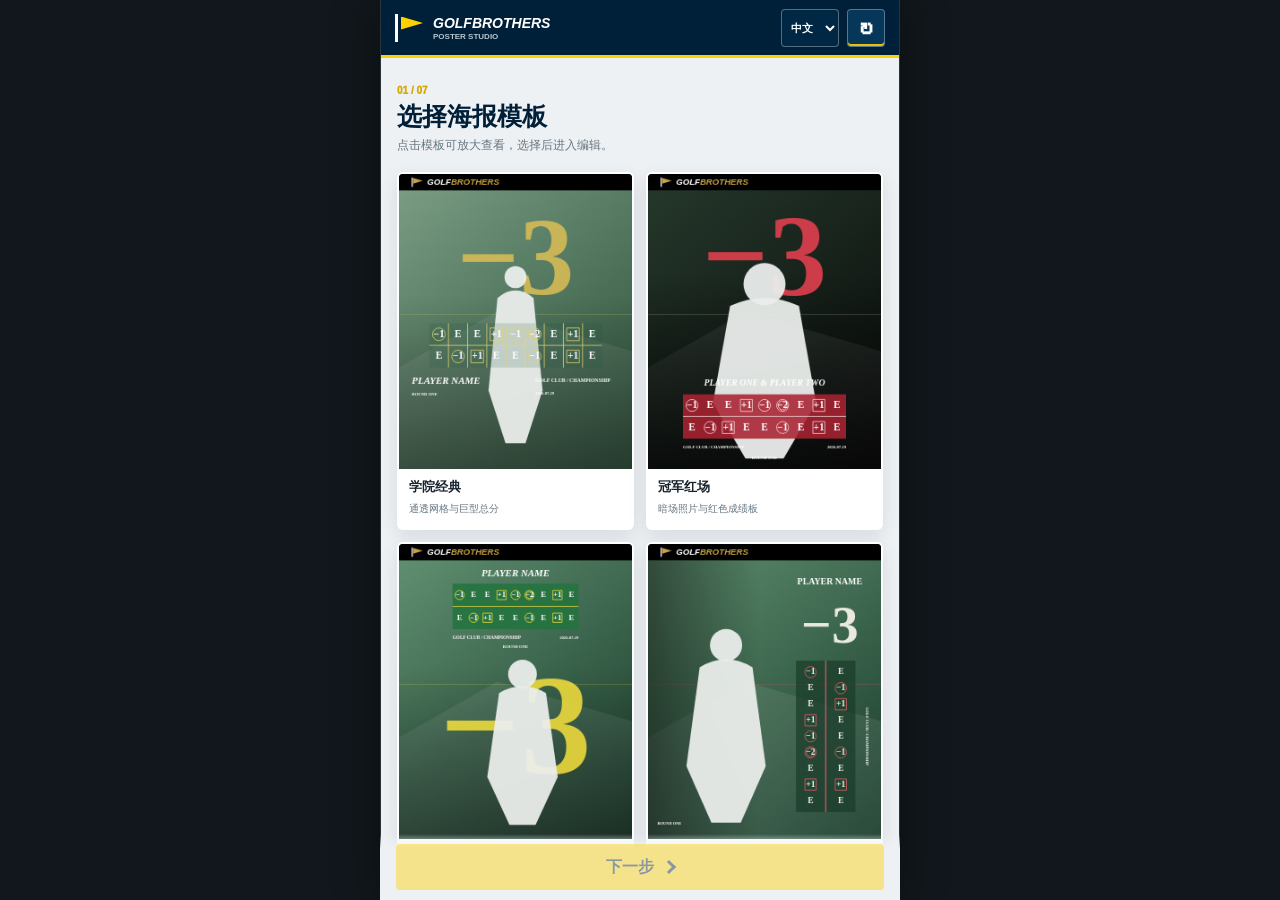
==== fusion/index.html @ b74fdee7 "Add tour scoring and refine portrait cutouts" ====
<!doctype html>
<html lang="zh-CN">
  <head>
    <meta charset="utf-8">
    <meta name="viewport" content="width=device-width, initial-scale=1, viewport-fit=cover">
    <meta name="theme-color" content="#001f38">
    <title>GOLFBROTHERS Poster Studio</title>
    <meta name="description" content="上传照片并按模板生成可下载的高尔夫成绩海报">
    <style>
:root {
  --navy: #002b50;
  --navy-deep: #001f38;
  --yellow: #ffd100;
  --yellow-deep: #d4a900;
  --ink: #17232d;
  --muted: #667682;
  --line: #d6dde2;
  --work: #eef1f3;
  --white: #ffffff;
  --danger: #b32d38;
  --header-height: 58px;
  color-scheme: light;
  font-family: Arial, "Microsoft YaHei", sans-serif;
}

* {
  box-sizing: border-box;
}

html,
body {
  width: 100%;
  min-width: 320px;
  height: 100%;
  margin: 0;
  overflow: hidden;
  background: #11171c;
}

body,
button,
input,
textarea,
select {
  font: inherit;
}

button,
input,
textarea,
select {
  border: 0;
}

button,
label,
select,
input[type="range"],
input[type="color"] {
  touch-action: manipulation;
}

button {
  cursor: pointer;
}

button:disabled {
  cursor: not-allowed;
  opacity: 0.42;
}

[hidden] {
  display: none !important;
}

.app-shell {
  width: min(100%, 520px);
  height: 100dvh;
  margin: 0 auto;
  overflow: hidden;
  color: var(--ink);
  background: var(--work);
  box-shadow: 0 0 44px rgba(0, 0, 0, 0.38);
}

.app-header {
  position: relative;
  z-index: 30;
  display: flex;
  height: var(--header-height);
  align-items: center;
  justify-content: space-between;
  gap: 14px;
  padding: 0 14px;
  color: var(--white);
  background: var(--navy-deep);
  border-bottom: 3px solid var(--yellow);
}

.brand-lockup {
  display: flex;
  min-width: 0;
  align-items: center;
  gap: 10px;
}

.brand-lockup > div {
  display: grid;
  min-width: 0;
  gap: 1px;
}

.brand-lockup strong {
  overflow: hidden;
  font-family: "Arial Black", Arial, sans-serif;
  font-size: 14px;
  font-style: italic;
  text-overflow: ellipsis;
  white-space: nowrap;
}

.brand-lockup span:last-child {
  color: #b8c6d0;
  font-family: "Arial Narrow", Arial, sans-serif;
  font-size: 8px;
  font-weight: 900;
  letter-spacing: 0;
}

.brand-flag {
  position: relative;
  width: 28px;
  height: 28px;
  flex: 0 0 28px;
  border-left: 3px solid var(--white);
}

.brand-flag::after {
  position: absolute;
  top: 3px;
  left: 3px;
  width: 22px;
  height: 13px;
  background: var(--yellow);
  clip-path: polygon(0 0, 100% 50%, 0 100%);
  content: "";
}

.header-actions {
  display: flex;
  align-items: center;
  gap: 8px;
}

.language-menu {
  width: 58px;
  height: 38px;
  border: 1px solid rgba(255, 255, 255, 0.32);
  border-radius: 4px;
  padding: 0 5px;
  color: var(--white);
  background: #002743;
  font-size: 11px;
  font-weight: 900;
}

.icon-button {
  position: relative;
  width: 38px;
  height: 38px;
  border: 1px solid rgba(255, 255, 255, 0.32);
  border-radius: 4px;
  background: transparent;
}

.reset-icon {
  display: grid;
  place-items: center;
  color: var(--white);
  background: #063758;
  box-shadow: inset 0 -2px 0 rgba(255, 209, 0, 0.9);
}

.reset-icon span {
  display: block;
  font-family: "Arial Black", "Segoe UI Symbol", Arial, sans-serif;
  font-size: 28px;
  font-weight: 950;
  line-height: 1;
  transform: translateY(-1px);
}

.reset-icon:active span {
  transform: translateY(-1px) rotate(-35deg);
}

.close-icon::before,
.close-icon::after {
  position: absolute;
  top: 17px;
  left: 9px;
  width: 18px;
  height: 3px;
  background: currentColor;
  content: "";
}

.close-icon::before {
  transform: rotate(45deg);
}

.close-icon::after {
  transform: rotate(-45deg);
}

.template-screen {
  height: calc(100dvh - var(--header-height));
  overflow-y: auto;
  overscroll-behavior: contain;
  padding: 22px 16px calc(92px + env(safe-area-inset-bottom));
  background: var(--work);
}

.template-intro {
  margin-bottom: 18px;
}

.step-index {
  color: var(--yellow-deep);
  font-family: "Arial Narrow", Arial, sans-serif;
  font-size: 10px;
  font-weight: 950;
}

.template-intro h1,
.panel-heading h2,
.preview-dialog h2 {
  margin: 4px 0 0;
  letter-spacing: 0;
}

.template-intro h1 {
  color: var(--navy-deep);
  font-size: 25px;
  line-height: 1.12;
}

.template-intro p,
.panel-heading p {
  margin: 7px 0 0;
  color: var(--muted);
  font-size: 12px;
  line-height: 1.45;
}

.template-gallery {
  display: grid;
  grid-template-columns: repeat(2, minmax(0, 1fr));
  gap: 12px;
}

.template-card {
  position: relative;
  min-width: 0;
  padding: 0;
  border: 2px solid transparent;
  border-radius: 6px;
  color: var(--ink);
  background: var(--white);
  box-shadow: 0 6px 18px rgba(0, 31, 56, 0.1);
  text-align: left;
  overflow: hidden;
}

.template-card[aria-checked="true"] {
  border-color: var(--yellow-deep);
  box-shadow: 0 0 0 2px var(--navy), 0 8px 20px rgba(0, 31, 56, 0.16);
}

.template-card canvas {
  display: block;
  width: 100%;
  aspect-ratio: 1000 / 1265;
  background: #173b2c;
}

.template-card__meta {
  display: grid;
  min-height: 59px;
  gap: 3px;
  padding: 9px 10px 10px;
}

.template-card__meta strong {
  overflow: hidden;
  font-size: 13px;
  font-weight: 950;
  text-overflow: ellipsis;
  white-space: nowrap;
}

.template-card__meta span {
  overflow: hidden;
  color: var(--muted);
  font-size: 10px;
  line-height: 1.3;
  text-overflow: ellipsis;
  white-space: nowrap;
}

.template-check {
  position: absolute;
  top: 8px;
  right: 8px;
  display: grid;
  width: 24px;
  height: 24px;
  place-items: center;
  border: 2px solid var(--white);
  border-radius: 50%;
  color: var(--navy-deep);
  background: var(--yellow);
  box-shadow: 0 2px 8px rgba(0, 0, 0, 0.28);
  font-size: 14px;
  font-weight: 950;
  opacity: 0;
}

.template-card[aria-checked="true"] .template-check {
  opacity: 1;
}

.template-footer {
  position: fixed;
  z-index: 20;
  right: max(0px, calc((100vw - 520px) / 2));
  bottom: 0;
  left: max(0px, calc((100vw - 520px) / 2));
  padding: 10px 16px calc(10px + env(safe-area-inset-bottom));
  background: linear-gradient(180deg, rgba(238, 241, 243, 0), var(--work) 22%);
}

.primary-button,
.secondary-button,
.back-button,
.download-button,
.danger-button,
.preview-button,
.summary-edit {
  min-height: 46px;
  border-radius: 4px;
  font-weight: 950;
}

.primary-button,
.download-button {
  color: var(--navy-deep);
  background: var(--yellow);
}

.next-button {
  display: flex;
  width: 100%;
  align-items: center;
  justify-content: center;
  gap: 10px;
}

.next-button i {
  width: 10px;
  height: 10px;
  border-top: 3px solid currentColor;
  border-right: 3px solid currentColor;
  transform: rotate(45deg);
}

.editor-screen {
  display: grid;
  height: calc(100dvh - var(--header-height));
  grid-template-rows: minmax(270px, 48%) minmax(0, 1fr) auto;
  overflow: hidden;
  background: var(--work);
}

.editor-screen.is-summary {
  grid-template-rows: minmax(340px, 1fr) minmax(190px, 34%) auto;
}

.preview-zone {
  position: relative;
  z-index: 10;
  display: grid;
  min-height: 0;
  grid-template-rows: 45px minmax(0, 1fr) 26px;
  overflow: hidden;
  color: var(--white);
  background: #171d22;
  border-bottom: 3px solid var(--yellow);
}

.preview-toolbar {
  display: flex;
  align-items: center;
  justify-content: space-between;
  gap: 12px;
  padding: 6px 12px;
  background: #10161a;
}

.preview-toolbar > div {
  display: flex;
  align-items: baseline;
  gap: 9px;
}

.preview-toolbar strong {
  font-size: 13px;
}

.preview-button {
  min-height: 32px;
  padding: 0 12px;
  border: 1px solid rgba(255, 255, 255, 0.32);
  color: var(--white);
  background: transparent;
  font-size: 11px;
}

.canvas-stage,
.modal-canvas-stage {
  display: flex;
  min-height: 0;
  align-items: center;
  justify-content: center;
  overflow: hidden;
  padding: 7px 10px;
}

#posterCanvas,
#modalCanvas {
  display: block;
  width: auto;
  max-width: 100%;
  height: 100%;
  max-height: 100%;
  aspect-ratio: 1000 / 1265;
  background: #173b2c;
  box-shadow: 0 6px 22px rgba(0, 0, 0, 0.34);
}

#posterCanvas {
  touch-action: none;
}

.editor-screen.is-free-edit #posterCanvas {
  cursor: grab;
}

.editor-screen.is-free-edit #posterCanvas:active {
  cursor: grabbing;
}

.gesture-hint {
  display: flex;
  align-items: center;
  justify-content: center;
  color: #b9c5cc;
  background: #10161a;
  font-size: 10px;
  font-weight: 800;
}

.control-scroller {
  min-height: 0;
  overflow-y: auto;
  overscroll-behavior: contain;
  background: var(--work);
}

.control-panel {
  display: none;
  gap: 15px;
  padding: 16px 14px calc(24px + env(safe-area-inset-bottom));
}

.control-panel.is-active {
  display: grid;
}

.panel-heading {
  display: grid;
  grid-template-columns: 40px minmax(0, 1fr);
  align-items: start;
  gap: 10px;
  padding-bottom: 12px;
  border-bottom: 1px solid var(--line);
}

.panel-number {
  display: grid;
  width: 40px;
  height: 40px;
  place-items: center;
  color: var(--yellow);
  background: var(--navy);
  font-family: "Arial Black", Arial, sans-serif;
  font-size: 13px;
}

.panel-heading h2 {
  color: var(--navy-deep);
  font-size: 18px;
}

.control-field {
  display: grid;
  min-width: 0;
  gap: 7px;
}

.control-field > span,
.field-heading > label:first-child,
.color-grid span {
  color: var(--ink);
  font-size: 12px;
  font-weight: 950;
}

.control-field input:not([type="range"]):not([type="color"]),
.control-field textarea,
.control-field select,
.total-input-block > input {
  width: 100%;
  min-height: 44px;
  border: 1px solid var(--line);
  border-radius: 4px;
  padding: 9px 11px;
  color: var(--ink);
  background: var(--white);
  outline: none;
}

.control-field textarea {
  resize: vertical;
  line-height: 1.45;
}

.control-field input:focus,
.control-field textarea:focus,
.control-field select:focus,
.total-input-block > input:focus {
  border-color: var(--navy);
  box-shadow: 0 0 0 3px rgba(255, 209, 0, 0.38);
}

.range-line {
  display: grid;
  grid-template-columns: minmax(0, 1fr) 54px;
  align-items: center;
  gap: 10px;
}

.range-line input {
  width: 100%;
  accent-color: var(--yellow-deep);
}

.range-line input:disabled {
  opacity: 0.35;
}

.range-line output {
  color: var(--navy);
  font-family: "Arial Narrow", Arial, sans-serif;
  font-size: 12px;
  font-weight: 950;
  text-align: right;
}

.two-column {
  display: grid;
  grid-template-columns: repeat(2, minmax(0, 1fr));
  gap: 10px;
}

.action-row {
  display: grid;
  grid-template-columns: minmax(0, 1fr) minmax(110px, 0.56fr);
  align-items: center;
  gap: 10px;
}

.upload-button,
.secondary-button {
  display: flex;
  min-height: 46px;
  align-items: center;
  justify-content: center;
  gap: 9px;
  border-radius: 4px;
  font-size: 12px;
  font-weight: 950;
}

.upload-button {
  position: relative;
  color: var(--navy-deep);
  background: var(--yellow);
  overflow: hidden;
}

.upload-button input {
  position: absolute;
  width: 1px;
  height: 1px;
  opacity: 0;
}

.upload-button.is-disabled {
  opacity: 0.42;
  pointer-events: none;
}

.secondary-button {
  border: 1px solid var(--navy);
  color: var(--navy);
  background: var(--white);
}

.upload-symbol,
.download-symbol {
  position: relative;
  display: block;
  width: 22px;
  height: 22px;
  border-bottom: 4px solid currentColor;
}

.upload-symbol::before,
.download-symbol::before {
  position: absolute;
  left: 9px;
  width: 4px;
  height: 14px;
  background: currentColor;
  content: "";
}

.upload-symbol::before {
  top: 1px;
}

.download-symbol::before {
  top: 2px;
}

.upload-symbol::after,
.download-symbol::after {
  position: absolute;
  left: 5px;
  width: 10px;
  height: 10px;
  border-top: 4px solid currentColor;
  border-left: 4px solid currentColor;
  content: "";
}

.upload-symbol::after {
  top: 0;
  transform: rotate(45deg);
}

.download-symbol::after {
  top: 6px;
  transform: rotate(225deg);
}

.recognition-line {
  display: flex;
  align-items: center;
  justify-content: space-between;
  gap: 12px;
  padding: 11px 12px;
  border-left: 4px solid var(--yellow);
  background: var(--white);
}

.recognition-line > div {
  display: grid;
  min-width: 0;
  gap: 3px;
}

.recognition-line strong {
  color: var(--navy);
  font-size: 12px;
}

.recognition-line span {
  overflow: hidden;
  color: var(--muted);
  font-size: 10px;
  text-overflow: ellipsis;
  white-space: nowrap;
}

.recognition-line button {
  min-height: 32px;
  flex: 0 0 auto;
  padding: 0 10px;
  border: 1px solid var(--navy);
  border-radius: 3px;
  color: var(--navy);
  background: transparent;
  font-size: 10px;
  font-weight: 900;
}

.palette-list {
  display: grid;
  grid-template-columns: repeat(2, minmax(0, 1fr));
  gap: 8px;
}

.palette-option {
  display: grid;
  grid-template-columns: 46px minmax(0, 1fr);
  min-height: 47px;
  align-items: center;
  gap: 9px;
  padding: 6px 8px;
  border: 1px solid var(--line);
  border-radius: 4px;
  color: var(--ink);
  background: var(--white);
  text-align: left;
}

.palette-option.is-active {
  border-color: var(--navy);
  box-shadow: inset 0 -3px 0 var(--yellow);
}

.palette-swatches {
  display: grid;
  grid-template-columns: repeat(3, 1fr);
  height: 29px;
  overflow: hidden;
  border: 1px solid rgba(0, 0, 0, 0.12);
  border-radius: 3px;
}

.palette-option strong {
  overflow: hidden;
  font-size: 10px;
  text-overflow: ellipsis;
  white-space: nowrap;
}

.color-grid {
  display: grid;
  grid-template-columns: repeat(3, minmax(0, 1fr));
  gap: 8px;
}

.color-grid label {
  display: grid;
  gap: 6px;
  padding: 9px;
  border: 1px solid var(--line);
  background: var(--white);
}

input[type="color"] {
  width: 100%;
  height: 36px;
  border: 0;
  padding: 0;
  background: transparent;
}

.total-input-block {
  display: grid;
  gap: 8px;
  padding: 13px;
  color: var(--white);
  background: var(--navy);
  border-bottom: 4px solid var(--yellow);
}

.field-heading {
  display: flex;
  align-items: center;
  justify-content: space-between;
  gap: 12px;
}

.total-input-block .field-heading > label:first-child,
.total-input-block .switch-control span {
  color: var(--white);
}

.total-input-block > input {
  min-height: 56px;
  border-color: rgba(255, 255, 255, 0.3);
  font-family: Impact, "Arial Black", sans-serif;
  font-size: 30px;
}

.total-input-block > input.is-auto {
  color: var(--navy-deep);
  background: var(--yellow);
}

.total-input-block small {
  color: #b8c7d1;
  font-size: 10px;
  font-weight: 800;
}

.switch-row {
  min-height: 52px;
  padding: 12px;
  border: 1px solid var(--line);
  background: var(--white);
}

.switch-control {
  position: relative;
  display: flex;
  width: 100%;
  align-items: center;
  justify-content: space-between;
  gap: 10px;
  cursor: pointer;
}

.switch-control span {
  color: var(--ink);
  font-size: 11px;
  font-weight: 900;
}

.switch-control input {
  position: absolute;
  width: 1px;
  height: 1px;
  opacity: 0;
}

.switch-control i {
  position: relative;
  width: 42px;
  height: 24px;
  flex: 0 0 42px;
  border-radius: 12px;
  background: #9ba8b1;
}

.switch-control i::after {
  position: absolute;
  top: 3px;
  left: 3px;
  width: 18px;
  height: 18px;
  border-radius: 50%;
  background: var(--white);
  box-shadow: 0 1px 4px rgba(0, 29, 55, 0.24);
  content: "";
  transition: transform 150ms ease;
}

.switch-control input:checked + i {
  background: var(--yellow);
}

.switch-control input:checked + i::after {
  background: var(--navy-deep);
  transform: translateX(18px);
}

.segmented-control {
  display: grid;
  grid-template-columns: repeat(4, minmax(0, 1fr));
  padding: 3px;
  border: 1px solid var(--navy);
  background: var(--white);
}

.segmented-control button {
  min-height: 38px;
  padding: 4px;
  color: var(--navy);
  background: transparent;
  font-size: 10px;
  font-weight: 950;
  line-height: 1.15;
  white-space: normal;
}

.segmented-control button.is-active {
  color: var(--navy-deep);
  background: var(--yellow);
}

.score-style-control {
  grid-template-columns: repeat(2, minmax(0, 1fr));
}

.sticker-list {
  display: grid;
  grid-template-columns: repeat(5, minmax(0, 1fr));
  min-height: 62px;
  gap: 7px;
}

.sticker-item {
  position: relative;
  aspect-ratio: 1;
  overflow: hidden;
  border: 2px solid transparent;
  border-radius: 4px;
  padding: 0;
  background: #dce2e6;
}

.sticker-item.is-active {
  border-color: var(--yellow-deep);
  box-shadow: 0 0 0 2px var(--navy);
}

.sticker-item img {
  width: 100%;
  height: 100%;
  object-fit: contain;
}

.danger-button {
  border: 1px solid var(--danger);
  color: var(--danger);
  background: var(--white);
}

.summary-actions {
  display: grid;
  grid-template-columns: repeat(2, minmax(0, 1fr));
  gap: 8px;
}

.summary-free-edit {
  display: grid;
  gap: 12px;
  padding: 2px 0 14px;
  border-bottom: 1px solid var(--line);
}

.summary-free-edit .switch-control > span {
  display: grid;
  gap: 3px;
}

.summary-free-edit .switch-control strong {
  color: var(--navy-deep);
  font-size: 12px;
}

.summary-free-edit .switch-control small {
  color: var(--muted);
  font-size: 9px;
  font-weight: 750;
}

.summary-element-heading {
  display: flex;
  min-width: 0;
  align-items: center;
  justify-content: space-between;
  gap: 10px;
}

.summary-element-heading output {
  overflow: hidden;
  color: var(--navy);
  font-size: 11px;
  text-overflow: ellipsis;
  white-space: nowrap;
}

.summary-edit {
  min-height: 42px;
  border: 1px solid var(--navy);
  color: var(--navy);
  background: var(--white);
  font-size: 11px;
}

.download-button {
  display: flex;
  align-items: center;
  justify-content: center;
  gap: 10px;
}

.wizard-nav {
  display: grid;
  grid-template-columns: minmax(105px, 0.42fr) minmax(0, 1fr);
  gap: 9px;
  padding: 9px 12px calc(9px + env(safe-area-inset-bottom));
  background: var(--white);
  border-top: 1px solid var(--line);
}

.back-button {
  display: flex;
  align-items: center;
  justify-content: center;
  gap: 8px;
  border: 1px solid var(--navy);
  color: var(--navy);
  background: var(--white);
}

.back-button i {
  width: 10px;
  height: 10px;
  border-bottom: 3px solid currentColor;
  border-left: 3px solid currentColor;
  transform: rotate(45deg);
}

.preview-modal {
  position: fixed;
  z-index: 100;
  inset: 0;
  display: grid;
  place-items: center;
  padding: 14px;
}

.modal-backdrop {
  position: absolute;
  inset: 0;
  width: 100%;
  height: 100%;
  background: rgba(0, 10, 18, 0.82);
}

.preview-dialog {
  position: relative;
  display: grid;
  width: min(100%, 460px);
  height: min(92dvh, 760px);
  grid-template-rows: 56px minmax(0, 1fr) auto;
  overflow: hidden;
  border: 1px solid rgba(255, 255, 255, 0.28);
  border-radius: 6px;
  color: var(--white);
  background: #151b20;
  box-shadow: 0 20px 70px rgba(0, 0, 0, 0.52);
}

.preview-dialog header {
  display: flex;
  align-items: center;
  justify-content: space-between;
  gap: 12px;
  padding: 7px 10px 7px 13px;
  background: var(--navy-deep);
  border-bottom: 3px solid var(--yellow);
}

.preview-dialog h2 {
  font-size: 15px;
}

.preview-dialog .primary-button {
  margin: 10px;
}

.preview-dialog .close-icon {
  color: var(--white);
}

@media (min-width: 720px) {
  .app-shell {
    border-right: 1px solid #2a343c;
    border-left: 1px solid #2a343c;
  }
}

@media (max-height: 680px) {
  .editor-screen {
    grid-template-rows: minmax(230px, 44%) minmax(0, 1fr) auto;
  }

  .preview-zone {
    grid-template-rows: 40px minmax(0, 1fr) 22px;
  }
}

    </style>
  </head>
  <body>
    <main id="app" class="app-shell" data-step="template">
      <header class="app-header">
        <div class="brand-lockup">
          <span class="brand-flag" aria-hidden="true"></span>
          <div>
            <strong>GOLFBROTHERS</strong>
            <span>POSTER STUDIO</span>
          </div>
        </div>
        <div class="header-actions">
          <select id="languageSelect" class="language-menu" aria-label="界面语言">
            <option value="zh">中文</option>
            <option value="en">EN</option>
          </select>
          <button id="resetPoster" class="icon-button reset-icon" type="button" aria-label="重置海报" title="重置海报">
            <span aria-hidden="true">↻</span>
          </button>
        </div>
      </header>

      <section id="templateScreen" class="template-screen">
        <div class="template-intro">
          <span class="step-index">01 / 07</span>
          <h1 data-i18n="chooseTemplate">选择海报模板</h1>
          <p data-i18n="chooseTemplateHint">点击模板可放大查看，选择后进入编辑。</p>
        </div>
        <div id="templateGallery" class="template-gallery" role="radiogroup" aria-label="海报模板"></div>
        <footer class="template-footer">
          <button id="templateNext" class="primary-button next-button" type="button" disabled>
            <span data-i18n="next">下一步</span>
            <i aria-hidden="true"></i>
          </button>
        </footer>
      </section>

      <section id="editorScreen" class="editor-screen" hidden>
        <div class="preview-zone">
          <div class="preview-toolbar">
            <div>
              <span id="stepCounter" class="step-index">02 / 07</span>
              <strong id="stepTitle">调整照片</strong>
            </div>
            <button id="openPosterPreview" class="preview-button" type="button" data-i18n="preview">预览</button>
          </div>
          <div class="canvas-stage">
            <canvas id="posterCanvas" width="1000" height="1265" aria-label="海报预览画布"></canvas>
          </div>
          <div id="gestureHint" class="gesture-hint" data-i18n="photoGesture">拖动移动照片，双指缩放</div>
        </div>

        <div id="controlScroller" class="control-scroller">
          <section class="control-panel is-active" data-panel="photo">
            <div class="panel-heading">
              <span class="panel-number">02</span>
              <div>
                <h2 data-i18n="photoStep">照片</h2>
                <p data-i18n="photoStepHint">当前画布手势仅调整照片。</p>
              </div>
            </div>

            <div class="action-row">
              <label class="upload-button">
                <input id="photoInput" type="file" accept="image/*">
                <span class="upload-symbol" aria-hidden="true"></span>
                <span data-i18n="uploadPhoto">上传照片</span>
              </label>
              <button id="resetPhoto" class="secondary-button" type="button" data-i18n="resetPhoto">复位画布</button>
            </div>

            <label class="control-field">
              <span data-i18n="photoScale">照片大小</span>
              <div class="range-line">
                <input id="photoScale" type="range" min="80" max="260" value="100">
                <output id="photoScaleValue">100%</output>
              </div>
            </label>

            <label class="control-field">
              <span data-i18n="backgroundBlur">背景模糊</span>
              <div class="range-line">
                <input id="backgroundBlur" type="range" min="0" max="30" value="0">
                <output id="backgroundBlurValue">0px</output>
              </div>
            </label>

            <div class="two-column">
              <label class="control-field">
                <span data-i18n="edgeShrink">边缘收缩</span>
                <div class="range-line">
                  <input id="edgeShrink" type="range" min="-4" max="4" value="2">
                  <output id="edgeShrinkValue">+2px</output>
                </div>
              </label>
              <label class="control-field">
                <span data-i18n="edgeFeather">边缘柔化</span>
                <div class="range-line">
                  <input id="edgeFeather" type="range" min="0" max="8" value="1">
                  <output id="edgeFeatherValue">1px</output>
                </div>
              </label>
            </div>

            <div class="recognition-line">
              <div>
                <strong data-i18n="subjectDepth">人物景深</strong>
                <span id="recognitionDetail" data-i18n="waitingPhoto">等待上传照片</span>
              </div>
              <button id="retrySegmentation" type="button" disabled data-i18n="retryRecognition">重新识别</button>
            </div>
          </section>

          <section class="control-panel" data-panel="scorecard">
            <div class="panel-heading">
              <span class="panel-number">03</span>
              <div>
                <h2 data-i18n="scorecardStep">成绩卡</h2>
                <p data-i18n="scorecardStepHint">当前画布手势仅调整成绩卡。</p>
              </div>
            </div>

            <div class="control-field">
              <span data-i18n="palette">模板配色</span>
              <div id="paletteList" class="palette-list"></div>
            </div>

            <div class="control-field">
              <span data-i18n="scoringStyle">记分方式</span>
              <div class="segmented-control score-style-control" role="group" aria-label="记分方式">
                <button class="score-style-target is-active" type="button" data-score-style="pga">PGA TOUR</button>
                <button class="score-style-target" type="button" data-score-style="dp">DP WORLD TOUR</button>
              </div>
            </div>

            <label class="control-field">
              <span data-i18n="scores">逐洞杆差</span>
              <textarea id="scoreInput" rows="3" spellcheck="false" placeholder="例如：-1 0 +1，用空格或逗号分隔"></textarea>
            </label>

            <label class="control-field">
              <span data-i18n="badge">首洞标记</span>
              <input id="badgeText" type="text" maxlength="2" inputmode="numeric">
            </label>

            <label class="control-field">
              <span data-i18n="scoreFont">成绩字体</span>
              <select id="scoreFont"></select>
            </label>

            <div class="color-grid">
              <label>
                <span data-i18n="cardColor">底板</span>
                <input id="cardColor" type="color">
              </label>
              <label>
                <span data-i18n="lineColor">分隔线</span>
                <input id="lineColor" type="color">
              </label>
              <label>
                <span data-i18n="scoreTextColor">数字</span>
                <input id="scoreTextColor" type="color">
              </label>
            </div>

            <label class="control-field">
              <span data-i18n="scorecardScale">成绩卡大小</span>
              <div class="range-line">
                <input id="scorecardScale" type="range" min="55" max="180" value="100">
                <output id="scorecardScaleValue">100%</output>
              </div>
            </label>
          </section>

          <section class="control-panel" data-panel="total">
            <div class="panel-heading">
              <span class="panel-number">04</span>
              <div>
                <h2 data-i18n="totalStep">总成绩</h2>
                <p data-i18n="totalStepHint">当前画布手势仅调整总成绩。</p>
              </div>
            </div>

            <div class="total-input-block">
              <div class="field-heading">
                <label for="totalScore" data-i18n="totalScore">总成绩</label>
                <label class="switch-control">
                  <span data-i18n="autoTotal">自动统计</span>
                  <input id="autoTotal" type="checkbox" checked>
                  <i aria-hidden="true"></i>
                </label>
              </div>
              <input id="totalScore" type="text" maxlength="4" inputmode="numeric" readonly>
              <small id="totalHint" data-i18n="totalHintEmpty">录入成绩后自动合计</small>
            </div>

            <label class="control-field">
              <span data-i18n="numberFont">数字字体</span>
              <select id="numberFont"></select>
            </label>

            <div class="two-column">
              <label class="control-field">
                <span data-i18n="totalColor">总成绩颜色</span>
                <input id="totalColor" type="color">
              </label>
              <label class="control-field">
                <span data-i18n="totalOpacity">透明度</span>
                <div class="range-line">
                  <input id="totalOpacity" type="range" min="35" max="100" value="90">
                  <output id="totalOpacityValue">90%</output>
                </div>
              </label>
            </div>

            <label class="control-field">
              <span data-i18n="totalSize">总成绩大小</span>
              <div class="range-line">
                <input id="totalSize" type="range" min="100" max="1600" value="500">
                <output id="totalSizeValue">500px</output>
              </div>
            </label>

            <div class="switch-row">
              <label class="switch-control">
                <span data-i18n="totalAboveSubject">总成绩置于人物上方</span>
                <input id="totalAboveSubject" type="checkbox">
                <i aria-hidden="true"></i>
              </label>
            </div>
          </section>

          <section class="control-panel" data-panel="identity">
            <div class="panel-heading">
              <span class="panel-number">05</span>
              <div>
                <h2 data-i18n="identityStep">文字信息</h2>
                <p data-i18n="identityStepHint">选择一个文字元素后在画布中移动。</p>
              </div>
            </div>

            <div class="segmented-control" role="group" aria-label="当前文字元素">
              <button class="identity-target is-active" type="button" data-target="nickname" data-i18n="nickname">昵称</button>
              <button class="identity-target" type="button" data-target="course" data-i18n="course">球场</button>
              <button class="identity-target" type="button" data-target="date" data-i18n="date">日期</button>
              <button class="identity-target" type="button" data-target="extra" data-i18n="extraInfo">补充信息</button>
            </div>

            <label class="control-field">
              <span data-i18n="nickname">昵称</span>
              <input id="nickname" type="text" maxlength="24" autocomplete="off">
            </label>
            <label class="control-field">
              <span data-i18n="course">球场 / 赛事</span>
              <input id="course" type="text" maxlength="40" autocomplete="off">
            </label>
            <label class="control-field">
              <span data-i18n="date">日期</span>
              <input id="dateInput" type="date">
            </label>
            <label class="control-field">
              <span data-i18n="extraInfo">补充信息</span>
              <input id="extraInfo" type="text" maxlength="48" autocomplete="off">
            </label>

            <label class="control-field">
              <span data-i18n="textFont">文字字体</span>
              <select id="textFont"></select>
            </label>

            <div class="two-column">
              <label class="control-field">
                <span data-i18n="textColor">文字颜色</span>
                <input id="textColor" type="color">
              </label>
              <label class="control-field">
                <span data-i18n="textSize">当前文字大小</span>
                <div class="range-line">
                  <input id="identitySize" type="range" min="12" max="100" value="38">
                  <output id="identitySizeValue">38px</output>
                </div>
              </label>
            </div>

            <label class="control-field">
              <span data-i18n="brandText">品牌文字</span>
              <input id="brandText" type="text" value="GOLFBROTHERS" maxlength="24">
            </label>
          </section>

          <section class="control-panel" data-panel="stickers">
            <div class="panel-heading">
              <span class="panel-number">06</span>
              <div>
                <h2 data-i18n="stickerStep">贴纸</h2>
                <p data-i18n="stickerStepHint">上传后选择贴纸，在画布中移动或缩放。</p>
              </div>
            </div>

            <div class="action-row">
              <label id="stickerUploadButton" class="upload-button">
                <input id="stickerInput" type="file" accept="image/*" multiple>
                <span class="upload-symbol" aria-hidden="true"></span>
                <span data-i18n="uploadSticker">上传贴纸</span>
              </label>
              <output id="stickerCount">0 / 5</output>
            </div>

            <div id="stickerList" class="sticker-list" aria-label="贴纸列表"></div>

            <label class="control-field">
              <span data-i18n="stickerScale">贴纸大小</span>
              <div class="range-line">
                <input id="stickerScale" type="range" min="10" max="260" value="100" disabled>
                <output id="stickerScaleValue">100%</output>
              </div>
            </label>
            <button id="removeSticker" class="danger-button" type="button" disabled data-i18n="removeSticker">删除选中贴纸</button>
          </section>

          <section class="control-panel summary-panel" data-panel="summary">
            <div class="panel-heading">
              <span class="panel-number">07</span>
              <div>
                <h2 data-i18n="summaryStep">完成海报</h2>
                <p data-i18n="summaryStepHint">可直接跳回任意步骤修改，确认后自动返回这里。</p>
              </div>
            </div>

            <div class="summary-free-edit">
              <div class="switch-row">
                <label class="switch-control">
                  <span>
                    <strong data-i18n="summaryFreeEdit">自由编辑</strong>
                    <small data-i18n="summaryFreeEditHint">开启后可直接点选并拖动海报元素。</small>
                  </span>
                  <input id="summaryEditToggle" type="checkbox">
                  <i aria-hidden="true"></i>
                </label>
              </div>

              <label class="control-field">
                <span class="summary-element-heading">
                  <span data-i18n="summaryElementSize">当前元素大小</span>
                  <output id="summarySelectedLabel" data-i18n="summaryNoSelection">未选择</output>
                </span>
                <div class="range-line">
                  <input id="summaryElementScale" type="range" min="10" max="260" value="100" disabled>
                  <output id="summaryElementScaleValue">--</output>
                </div>
              </label>
            </div>

            <div class="summary-actions">
              <button class="summary-edit" type="button" data-edit-step="template" data-i18n="editTemplate">修改模板</button>
              <button class="summary-edit" type="button" data-edit-step="photo" data-i18n="editPhoto">修改照片</button>
              <button class="summary-edit" type="button" data-edit-step="scorecard" data-i18n="editScorecard">修改成绩卡</button>
              <button class="summary-edit" type="button" data-edit-step="total" data-i18n="editTotal">修改总成绩</button>
              <button class="summary-edit" type="button" data-edit-step="identity" data-i18n="editIdentity">修改文字</button>
              <button class="summary-edit" type="button" data-edit-step="stickers" data-i18n="editStickers">修改贴纸</button>
            </div>

            <button id="downloadPoster" class="download-button" type="button">
              <span class="download-symbol" aria-hidden="true"></span>
              <span data-i18n="downloadPoster">下载完整海报</span>
            </button>
          </section>
        </div>

        <footer class="wizard-nav">
          <button id="backButton" class="back-button" type="button">
            <i aria-hidden="true"></i>
            <span data-i18n="back">上一步</span>
          </button>
          <button id="nextButton" class="primary-button next-button" type="button">
            <span data-i18n="next">下一步</span>
            <i aria-hidden="true"></i>
          </button>
        </footer>
      </section>
    </main>

    <div id="previewModal" class="preview-modal" hidden>
      <button class="modal-backdrop" type="button" aria-label="关闭预览"></button>
      <section class="preview-dialog" role="dialog" aria-modal="true" aria-labelledby="previewModalTitle">
        <header>
          <div>
            <span class="step-index">GOLFBROTHERS</span>
            <h2 id="previewModalTitle">模板预览</h2>
          </div>
          <button id="closePreviewModal" class="icon-button close-icon" type="button" aria-label="关闭"></button>
        </header>
        <div class="modal-canvas-stage">
          <canvas id="modalCanvas" width="1000" height="1265"></canvas>
        </div>
        <button id="useTemplateButton" class="primary-button" type="button" data-i18n="useTemplate">选择此模板</button>
      </section>
    </div>

    <script>
const POSTER_WIDTH = 1000;
const POSTER_HEIGHT = 1265;
const BRAND_HEIGHT = 70;
const MAX_STICKERS = 5;
const MASK_MAX_DIMENSION = 960;

const paletteCatalog = {
  forestGold: {
    zh: "松柏金",
    en: "Forest Gold",
    total: "#d8bd55",
    card: "#15533a",
    line: "#ead36d",
    scoreText: "#ffffff",
    text: "#ffffff"
  },
  roseMist: {
    zh: "粉红淡灰",
    en: "Rose Mist",
    total: "#f28aa5",
    card: "#77777d",
    line: "#f7bccb",
    scoreText: "#ffffff",
    text: "#fff7f8"
  },
  sapphireTan: {
    zh: "宝石蓝浅棕",
    en: "Sapphire Tan",
    total: "#1c5fa8",
    card: "#b89568",
    line: "#ead9bf",
    scoreText: "#ffffff",
    text: "#f8f2e9"
  },
  crimsonInk: {
    zh: "赤红墨黑",
    en: "Crimson Ink",
    total: "#dc3f4d",
    card: "#a92331",
    line: "#f4dadd",
    scoreText: "#ffffff",
    text: "#ffffff"
  },
  mastersYellow: {
    zh: "大师黄绿",
    en: "Masters Yellow",
    total: "#f4df3b",
    card: "#24733f",
    line: "#f4df3b",
    scoreText: "#ffffff",
    text: "#ffffff"
  },
  pineCoral: {
    zh: "松绿珊瑚",
    en: "Pine Coral",
    total: "#f0eee8",
    card: "#183a28",
    line: "#ef5e68",
    scoreText: "#f7f3ed",
    text: "#ffffff"
  },
  navySilver: {
    zh: "海军蓝银",
    en: "Navy Silver",
    total: "#e8edf0",
    card: "#173b59",
    line: "#b9c8d2",
    scoreText: "#ffffff",
    text: "#ffffff"
  },
  wineBlush: {
    zh: "酒红浅粉",
    en: "Wine Blush",
    total: "#f3b5bd",
    card: "#772d3b",
    line: "#f1c9ce",
    scoreText: "#ffffff",
    text: "#fff7f7"
  }
};

const sharedBrand = { x: 0, y: 0, w: 1000, h: 70 };

const posterTemplates = {
  academy: {
    zh: "学院经典",
    en: "Academy Classic",
    descriptionZh: "通透网格与巨型总分",
    descriptionEn: "Open grid and oversized total",
    tone: "soft",
    scoreStyle: "grid",
    highlightShape: "mixed",
    paletteIds: ["forestGold", "roseMist", "sapphireTan"],
    defaults: { totalSize: 470, totalOpacity: 88, nicknameSize: 42, courseSize: 22, dateSize: 18 },
    layout: {
      brand: sharedBrand,
      total: { x: 100, y: 145, w: 800, h: 500 },
      score: { x: 130, y: 640, w: 740, h: 190, direction: "horizontal" },
      nickname: { x: 55, y: 855, w: 455, h: 68, align: "left", italic: true },
      course: { x: 585, y: 850, w: 355, h: 72, align: "left" },
      date: { x: 585, y: 925, w: 355, h: 34, align: "left" },
      extra: { x: 55, y: 930, w: 455, h: 34, align: "left" },
      subject: { x: 285, y: 345, w: 430, h: 810 }
    }
  },
  duo: {
    zh: "冠军红场",
    en: "Victory Red",
    descriptionZh: "暗场照片与红色成绩板",
    descriptionEn: "Dark photo with a red scorecard",
    tone: "dark",
    scoreStyle: "solid",
    highlightShape: "circle",
    paletteIds: ["crimsonInk", "roseMist", "sapphireTan"],
    defaults: { totalSize: 500, totalOpacity: 92, nicknameSize: 38, courseSize: 18, dateSize: 18 },
    layout: {
      brand: sharedBrand,
      total: { x: 110, y: 130, w: 780, h: 520 },
      nickname: { x: 170, y: 865, w: 660, h: 62, align: "center", italic: true },
      score: { x: 150, y: 945, w: 700, h: 190, direction: "horizontal" },
      course: { x: 150, y: 1152, w: 500, h: 40, align: "left" },
      date: { x: 665, y: 1152, w: 185, h: 40, align: "right" },
      extra: { x: 150, y: 1205, w: 700, h: 30, align: "center" },
      subject: { x: 90, y: 370, w: 820, h: 850 }
    }
  },
  masters: {
    zh: "大师赛黄标",
    en: "Masters Mark",
    descriptionZh: "顶部成绩板与黄色总分",
    descriptionEn: "Top scorecard and yellow total",
    tone: "natural",
    scoreStyle: "solid",
    highlightShape: "mixed",
    paletteIds: ["mastersYellow", "sapphireTan", "roseMist"],
    defaults: { totalSize: 610, totalOpacity: 86, nicknameSize: 42, courseSize: 20, dateSize: 18 },
    layout: {
      brand: sharedBrand,
      nickname: { x: 230, y: 98, w: 540, h: 60, align: "center", italic: true },
      score: { x: 230, y: 170, w: 540, h: 195, direction: "horizontal" },
      course: { x: 230, y: 382, w: 390, h: 40, align: "left" },
      date: { x: 635, y: 382, w: 135, h: 40, align: "right" },
      extra: { x: 230, y: 425, w: 540, h: 34, align: "center" },
      total: { x: 28, y: 500, w: 944, h: 650 },
      subject: { x: 250, y: 470, w: 560, h: 735 }
    }
  },
  sidebar: {
    zh: "杂志侧栏",
    en: "Editorial Sidebar",
    descriptionZh: "右侧纵向成绩与赛事信息",
    descriptionEn: "Vertical score and event sidebar",
    tone: "editorial",
    scoreStyle: "sidebar",
    highlightShape: "circle",
    paletteIds: ["pineCoral", "sapphireTan", "wineBlush"],
    defaults: { totalSize: 230, totalOpacity: 96, nicknameSize: 38, courseSize: 17, dateSize: 17 },
    layout: {
      brand: sharedBrand,
      nickname: { x: 605, y: 112, w: 350, h: 105, align: "center" },
      total: { x: 620, y: 245, w: 320, h: 235 },
      score: {
        x: 635,
        y: 500,
        w: 255,
        h: 650,
        direction: "vertical",
        dividerWidth: 4,
        columns: [
          { x: 650, y: 515, w: 95, h: 620 },
          { x: 780, y: 515, w: 95, h: 620 }
        ]
      },
      course: { x: 920, y: 500, w: 35, h: 650, align: "center", vertical: true },
      extra: { x: 40, y: 1185, w: 550, h: 32, align: "left" },
      subject: { x: 20, y: 330, w: 630, h: 865 }
    }
  },
  client1: {
    zh: "巡回典藏",
    en: "Tour Edition",
    descriptionZh: "横向两行成绩卡",
    descriptionEn: "Two-row horizontal scorecard",
    tone: "standard",
    scoreStyle: "solid",
    highlightShape: "mixed",
    paletteIds: ["forestGold", "sapphireTan", "roseMist"],
    defaults: { totalSize: 500, totalOpacity: 90, nicknameSize: 40, courseSize: 22, dateSize: 18 },
    layout: {
      brand: sharedBrand,
      nickname: { x: 230, y: 115, w: 540, h: 60, align: "center" },
      score: { x: 230, y: 190, w: 540, h: 200, direction: "horizontal" },
      course: { x: 230, y: 400, w: 540, h: 40, align: "center", combinesDate: true },
      extra: { x: 230, y: 450, w: 540, h: 34, align: "center" },
      total: { x: 60, y: 540, w: 880, h: 580 },
      subject: { x: 215, y: 360, w: 570, h: 850 }
    }
  },
  client2: {
    zh: "赛场纵章",
    en: "Matchday Column",
    descriptionZh: "左侧纵向成绩卡",
    descriptionEn: "Left vertical scorecard",
    tone: "editorial",
    scoreStyle: "sidebar",
    highlightShape: "circle",
    paletteIds: ["pineCoral", "navySilver", "wineBlush"],
    defaults: { totalSize: 180, totalOpacity: 92, nicknameSize: 40, courseSize: 20, dateSize: 18 },
    layout: {
      brand: sharedBrand,
      nickname: { x: 45, y: 150, w: 540, h: 60, align: "left" },
      total: { x: 85, y: 235, w: 290, h: 200 },
      score: {
        x: 85,
        y: 465,
        w: 290,
        h: 760,
        direction: "vertical",
        dividerWidth: 6,
        columns: [
          { x: 130, y: 500, w: 82, h: 675 },
          { x: 252, y: 500, w: 82, h: 675 }
        ]
      },
      course: { x: 49, y: 465, w: 35, h: 750, align: "center", vertical: true, combinesDate: true },
      extra: { x: 390, y: 1180, w: 560, h: 34, align: "right" },
      subject: { x: 360, y: 280, w: 600, h: 910 }
    }
  }
};

const fontOptions = [
  { id: "arial", label: "Arial", stack: 'Arial, "Helvetica Neue", sans-serif' },
  { id: "arialBlack", label: "Arial Black", stack: '"Arial Black", Impact, sans-serif' },
  { id: "impact", label: "Impact", stack: 'Impact, "Arial Narrow Bold", sans-serif' },
  { id: "georgia", label: "Georgia", stack: 'Georgia, "Times New Roman", serif' },
  { id: "times", label: "Times New Roman", stack: '"Times New Roman", Times, serif' },
  { id: "baskerville", label: "Baskerville", stack: 'Baskerville, Georgia, serif' },
  { id: "didot", label: "Didot", stack: 'Didot, "Times New Roman", serif' },
  { id: "trebuchet", label: "Trebuchet MS", stack: '"Trebuchet MS", Arial, sans-serif' },
  { id: "verdana", label: "Verdana", stack: 'Verdana, Geneva, sans-serif' },
  { id: "courier", label: "Courier New", stack: '"Courier New", Courier, monospace' }
];

const translations = {
  zh: {
    chooseTemplate: "选择海报模板",
    chooseTemplateHint: "点击模板可放大查看，选择后进入编辑。",
    next: "下一步",
    back: "上一步",
    confirmChange: "确认修改",
    preview: "预览",
    useTemplate: "选择此模板",
    templatePreview: "模板预览",
    posterPreview: "完整海报预览",
    photoStep: "照片",
    photoStepHint: "当前画布手势仅调整照片。",
    uploadPhoto: "上传照片",
    resetPhoto: "复位画布",
    photoScale: "照片大小",
    backgroundBlur: "背景模糊",
    edgeShrink: "边缘收缩",
    edgeFeather: "边缘柔化",
    subjectDepth: "人物景深",
    waitingPhoto: "等待上传照片",
    analyzingPhoto: "正在进行双层识别并精修人物边缘",
    personDetected: "人物已识别，高清边缘已生成",
    noPerson: "未识别到人物，按普通照片生成",
    retryRecognition: "重新识别",
    scorecardStep: "成绩卡",
    scorecardStepHint: "当前画布手势仅调整成绩卡。",
    palette: "模板配色",
    scoringStyle: "记分方式",
    scores: "逐洞杆差",
    badge: "首洞标记",
    scoreFont: "成绩字体",
    cardColor: "底板",
    lineColor: "分隔线",
    scoreTextColor: "数字",
    scorecardScale: "成绩卡大小",
    totalStep: "总成绩",
    totalStepHint: "当前画布手势仅调整总成绩。",
    totalScore: "总成绩",
    autoTotal: "自动统计",
    totalHintEmpty: "录入杆差后自动合计",
    totalHintManual: "自动统计已关闭，可手动输入",
    totalHintCount: "已统计 {count} 洞",
    numberFont: "数字字体",
    totalColor: "总成绩颜色",
    totalOpacity: "透明度",
    totalSize: "总成绩大小",
    totalAboveSubject: "总成绩置于人物上方",
    identityStep: "文字信息",
    identityStepHint: "选择一个文字元素后在画布中移动。",
    nickname: "昵称",
    course: "球场",
    date: "日期",
    extraInfo: "补充信息",
    textFont: "文字字体",
    textColor: "文字颜色",
    textSize: "当前文字大小",
    brandText: "品牌文字",
    stickerStep: "贴纸",
    stickerStepHint: "上传后选择贴纸，在画布中移动或缩放。",
    uploadSticker: "上传贴纸",
    stickerScale: "贴纸大小",
    removeSticker: "删除选中贴纸",
    summaryStep: "完成海报",
    summaryStepHint: "可直接跳回任意步骤修改，确认后自动返回这里。",
    summaryFreeEdit: "自由编辑",
    summaryFreeEditHint: "开启后可直接点选并拖动海报元素。",
    summaryElementSize: "当前元素大小",
    summaryNoSelection: "未选择",
    editTemplate: "修改模板",
    editPhoto: "修改照片",
    editScorecard: "修改成绩卡",
    editTotal: "修改总成绩",
    editIdentity: "修改文字",
    editStickers: "修改贴纸",
    downloadPoster: "下载完整海报",
    photoGesture: "拖动移动照片，双指缩放",
    scorecardGesture: "拖动移动成绩卡，双指缩放",
    totalGesture: "拖动移动总成绩，双指缩放",
    identityGesture: "拖动移动当前文字，双指缩放",
    stickerGesture: "拖动移动选中贴纸，双指缩放",
    summaryGesture: "完整预览",
    summaryEditGesture: "点选并拖动元素，下方滑杆调整大小",
    selectTemplateFirst: "请先选择模板"
  },
  en: {
    chooseTemplate: "Choose a poster template",
    chooseTemplateHint: "Tap a template to inspect it, then continue.",
    next: "NEXT",
    back: "BACK",
    confirmChange: "CONFIRM",
    preview: "PREVIEW",
    useTemplate: "USE TEMPLATE",
    templatePreview: "Template preview",
    posterPreview: "Full poster preview",
    photoStep: "Photo",
    photoStepHint: "Canvas gestures adjust only the photo.",
    uploadPhoto: "UPLOAD PHOTO",
    resetPhoto: "RESET LAYOUT",
    photoScale: "Photo size",
    backgroundBlur: "Background blur",
    edgeShrink: "Edge contract",
    edgeFeather: "Edge feather",
    subjectDepth: "Subject depth",
    waitingPhoto: "Waiting for a photo",
    analyzingPhoto: "Running two-pass subject detection and edge refinement",
    personDetected: "Subject detected; high-detail edges are ready",
    noPerson: "No subject detected; using the full photo",
    retryRecognition: "RETRY",
    scorecardStep: "Scorecard",
    scorecardStepHint: "Canvas gestures adjust only the scorecard.",
    palette: "Template palette",
    scoringStyle: "Scoring style",
    scores: "Hole-by-hole to par",
    badge: "First-hole badge",
    scoreFont: "Score font",
    cardColor: "Board",
    lineColor: "Rules",
    scoreTextColor: "Numbers",
    scorecardScale: "Scorecard size",
    totalStep: "Total",
    totalStepHint: "Canvas gestures adjust only the total.",
    totalScore: "Total score",
    autoTotal: "Auto total",
    totalHintEmpty: "Scores to par will be totaled automatically",
    totalHintManual: "Auto total is off; enter a value",
    totalHintCount: "{count} holes counted",
    numberFont: "Number font",
    totalColor: "Total color",
    totalOpacity: "Opacity",
    totalSize: "Total size",
    totalAboveSubject: "Total above player",
    identityStep: "Text",
    identityStepHint: "Choose one text element, then move it on canvas.",
    nickname: "Name",
    course: "Course",
    date: "Date",
    extraInfo: "Additional info",
    textFont: "Text font",
    textColor: "Text color",
    textSize: "Active text size",
    brandText: "Brand text",
    stickerStep: "Stickers",
    stickerStepHint: "Select a sticker, then move or scale it on canvas.",
    uploadSticker: "UPLOAD STICKER",
    stickerScale: "Sticker size",
    removeSticker: "REMOVE STICKER",
    summaryStep: "Poster complete",
    summaryStepHint: "Jump directly to any step; confirm to return here.",
    summaryFreeEdit: "Free edit",
    summaryFreeEditHint: "Enable to select and drag poster elements directly.",
    summaryElementSize: "Active element size",
    summaryNoSelection: "Nothing selected",
    editTemplate: "EDIT TEMPLATE",
    editPhoto: "EDIT PHOTO",
    editScorecard: "EDIT SCORECARD",
    editTotal: "EDIT TOTAL",
    editIdentity: "EDIT TEXT",
    editStickers: "EDIT STICKERS",
    downloadPoster: "DOWNLOAD POSTER",
    photoGesture: "Drag to move photo; pinch to scale",
    scorecardGesture: "Drag to move scorecard; pinch to scale",
    totalGesture: "Drag to move total; pinch to scale",
    identityGesture: "Drag active text; pinch to scale",
    stickerGesture: "Drag selected sticker; pinch to scale",
    summaryGesture: "Full preview",
    summaryEditGesture: "Select and drag an element; use the slider below to resize",
    selectTemplateFirst: "Choose a template first"
  }
};

const stepOrder = ["template", "photo", "scorecard", "total", "identity", "stickers", "summary"];
const editorStepTitles = {
  photo: "photoStep",
  scorecard: "scorecardStep",
  total: "totalStep",
  identity: "identityStep",
  stickers: "stickerStep",
  summary: "summaryStep"
};
const gestureKeys = {
  photo: "photoGesture",
  scorecard: "scorecardGesture",
  total: "totalGesture",
  identity: "identityGesture",
  stickers: "stickerGesture",
  summary: "summaryGesture"
};

const elements = Object.fromEntries(
  [
    "app", "languageSelect", "resetPoster", "templateScreen", "templateGallery",
    "templateNext", "editorScreen", "stepCounter", "stepTitle", "openPosterPreview",
    "posterCanvas", "gestureHint", "controlScroller", "photoInput", "resetPhoto",
    "photoScale", "photoScaleValue", "backgroundBlur", "backgroundBlurValue",
    "edgeShrink", "edgeShrinkValue", "edgeFeather", "edgeFeatherValue",
    "recognitionDetail", "retrySegmentation", "paletteList", "scoreInput",
    "badgeText", "scoreFont", "cardColor", "lineColor",
    "scoreTextColor", "scorecardScale", "scorecardScaleValue", "totalScore",
    "autoTotal", "totalHint", "numberFont", "totalColor", "totalOpacity",
    "totalOpacityValue", "totalSize", "totalSizeValue", "totalAboveSubject",
    "nickname", "course", "dateInput", "extraInfo", "textFont", "textColor",
    "identitySize", "identitySizeValue", "brandText", "stickerUploadButton",
    "stickerInput", "stickerCount", "stickerList", "stickerScale",
    "stickerScaleValue", "removeSticker", "downloadPoster", "backButton",
    "summaryEditToggle", "summarySelectedLabel", "summaryElementScale",
    "summaryElementScaleValue",
    "nextButton", "previewModal", "closePreviewModal", "previewModalTitle",
    "modalCanvas", "useTemplateButton"
  ].map((id) => [id, document.getElementById(id)])
);

const canvas = elements.posterCanvas;
const ctx = canvas.getContext("2d");
const modalCtx = elements.modalCanvas.getContext("2d");

let language = "zh";
let selectedTemplateId = null;
let currentStep = "template";
let returnToSummary = false;
let activeIdentityTarget = "nickname";
let summaryEditEnabled = false;
let summaryEditTarget = null;
let modalMode = "template";
let modalTemplateId = null;
let state = createModel("academy", false);
let stickerIdCounter = 0;
let segmentationToken = 0;
let selfieSegmenter = null;
let segmentationLibraryPromise = null;
let pendingSegmentationResolve = null;
let segmentationQueue = Promise.resolve();
let maskTuningTimer = null;
let gestureTarget = null;
const activePointers = new Map();
let lastGestureCenter = null;
let lastGestureDistance = 0;
let sceneBounds = {};

function translate(key, params = {}) {
  const dictionary = translations[language] || translations.zh;
  let text = dictionary[key] || translations.zh[key] || key;
  Object.entries(params).forEach(([name, value]) => {
    text = text.split(`{${name}}`).join(String(value));
  });
  return text;
}

function templateName(template) {
  return language === "en" ? template.en : template.zh;
}

function templateDescription(template) {
  return language === "en" ? template.descriptionEn : template.descriptionZh;
}

function paletteName(palette) {
  return language === "en" ? palette.en : palette.zh;
}

function fontStack(id) {
  return fontOptions.find((font) => font.id === id)?.stack || fontOptions[0].stack;
}

function centerOf(region) {
  return { x: region.x + region.w / 2, y: region.y + region.h / 2 };
}

function createModel(templateId, sample) {
  const template = posterTemplates[templateId];
  const paletteId = template.paletteIds[0];
  const palette = paletteCatalog[paletteId];
  const nickname = centerOf(template.layout.nickname);
  const course = centerOf(template.layout.course);
  const date = template.layout.date ? centerOf(template.layout.date) : centerOf(template.layout.course);
  const extra = centerOf(template.layout.extra);
  const total = centerOf(template.layout.total);
  const scorecard = centerOf(template.layout.score);
  return {
    templateId,
    photo: null,
    subjectMaskBase: null,
    subjectCutout: null,
    segmentationState: "idle",
    image: { scale: 1, x: 0, y: 0, blur: 0 },
    edge: { shrink: 2, feather: 1 },
    scores: sample
      ? ["-1", "0", "0", "+1", "-1", "-2", "0", "+1", "0", "0", "-1", "+1", "0", "0", "-1", "0", "+1", "0"]
      : Array(18).fill(""),
    scoringStyle: "pga",
    badge: "",
    autoTotal: true,
    total: {
      value: sample ? "−3" : "",
      x: total.x,
      y: total.y,
      size: template.defaults.totalSize,
      opacity: template.defaults.totalOpacity,
      aboveSubject: false
    },
    scorecard: { x: scorecard.x, y: scorecard.y, scale: 1 },
    identity: {
      nickname: {
        value: sample ? (templateId === "duo" ? "PLAYER ONE & PLAYER TWO" : "PLAYER NAME") : "",
        x: nickname.x,
        y: nickname.y,
        size: template.defaults.nicknameSize,
        color: palette.text,
        font: "georgia"
      },
      course: {
        value: sample ? "GOLF CLUB / CHAMPIONSHIP" : "",
        x: course.x,
        y: course.y,
        size: template.defaults.courseSize,
        color: palette.text,
        font: "georgia"
      },
      date: {
        value: sample ? "2026.07.29" : "",
        x: date.x,
        y: date.y,
        size: template.defaults.dateSize,
        color: palette.text,
        font: "georgia"
      },
      extra: {
        value: sample ? "ROUND ONE" : "",
        x: extra.x,
        y: extra.y,
        size: template.defaults.dateSize,
        color: palette.text,
        font: "georgia"
      },
      brand: "GOLFBROTHERS"
    },
    paletteId,
    style: {
      total: palette.total,
      card: palette.card,
      line: palette.line,
      scoreText: palette.scoreText,
      text: palette.text
    },
    fonts: {
      score: templateId === "client1" ? "arialBlack" : "georgia",
      total: templateId === "client1" ? "arialBlack" : "georgia"
    },
    stickers: [],
    selectedStickerId: null,
    previewSubject: sample
  };
}

function preserveContent(next, previous) {
  next.photo = previous.photo;
  next.subjectMaskBase = previous.subjectMaskBase;
  next.subjectCutout = previous.subjectCutout;
  next.segmentationState = previous.segmentationState;
  next.image = { ...previous.image };
  next.edge = { ...previous.edge };
  next.scores = [...previous.scores];
  next.scoringStyle = previous.scoringStyle;
  next.badge = previous.badge;
  next.autoTotal = previous.autoTotal;
  next.total.value = previous.total.value;
  next.total.aboveSubject = previous.total.aboveSubject;
  next.identity.nickname.value = previous.identity.nickname.value;
  next.identity.course.value = previous.identity.course.value;
  next.identity.date.value = previous.identity.date.value;
  next.identity.extra.value = previous.identity.extra.value;
  next.identity.brand = previous.identity.brand;
  next.stickers = previous.stickers.map((sticker) => ({ ...sticker }));
  next.selectedStickerId = previous.selectedStickerId;
  return next;
}

function activateTemplate(templateId, preserve = true) {
  const next = createModel(templateId, false);
  state = preserve ? preserveContent(next, state) : next;
  selectedTemplateId = templateId;
  if (activeIdentityTarget === "date" && !posterTemplates[templateId].layout.date) {
    activeIdentityTarget = "course";
  }
  syncAllControls();
  renderTemplateGallery();
  renderMain();
}

function applyPalette(paletteId) {
  const palette = paletteCatalog[paletteId];
  if (!palette) return;
  state.paletteId = paletteId;
  state.style = {
    total: palette.total,
    card: palette.card,
    line: palette.line,
    scoreText: palette.scoreText,
    text: palette.text
  };
  ["nickname", "course", "date", "extra"].forEach((key) => {
    state.identity[key].color = palette.text;
  });
  syncColorControls();
  renderPaletteList();
  renderMain();
}

function populateFontSelect(select) {
  select.innerHTML = "";
  fontOptions.forEach((font) => {
    const option = document.createElement("option");
    option.value = font.id;
    option.textContent = font.label;
    select.appendChild(option);
  });
}

function renderTemplateGallery() {
  elements.templateGallery.innerHTML = "";
  Object.entries(posterTemplates).forEach(([id, template]) => {
    const button = document.createElement("button");
    button.className = "template-card";
    button.type = "button";
    button.dataset.templateId = id;
    button.setAttribute("role", "radio");
    button.setAttribute("aria-checked", String(selectedTemplateId === id));

    const thumb = document.createElement("canvas");
    thumb.width = 260;
    thumb.height = Math.round(260 * POSTER_HEIGHT / POSTER_WIDTH);
    thumb.setAttribute("aria-hidden", "true");

    const meta = document.createElement("span");
    meta.className = "template-card__meta";
    const name = document.createElement("strong");
    name.textContent = templateName(template);
    const description = document.createElement("span");
    description.textContent = templateDescription(template);
    meta.append(name, description);

    const check = document.createElement("span");
    check.className = "template-check";
    check.textContent = "✓";
    check.setAttribute("aria-hidden", "true");
    button.append(thumb, meta, check);
    button.addEventListener("click", () => {
      activateTemplate(id, true);
      elements.templateNext.disabled = false;
      openTemplatePreview(id);
    });
    elements.templateGallery.appendChild(button);
    renderTemplateThumbnail(thumb, id);
  });
}

function renderTemplateThumbnail(canvasElement, templateId) {
  const previewCtx = canvasElement.getContext("2d");
  const scale = canvasElement.width / POSTER_WIDTH;
  previewCtx.setTransform(scale, 0, 0, scale, 0, 0);
  renderScene(previewCtx, createModel(templateId, true), { showGuide: false });
  previewCtx.setTransform(1, 0, 0, 1, 0, 0);
}

function renderPaletteList() {
  elements.paletteList.innerHTML = "";
  const template = posterTemplates[state.templateId];
  template.paletteIds.forEach((id) => {
    const palette = paletteCatalog[id];
    const button = document.createElement("button");
    button.type = "button";
    button.className = `palette-option${state.paletteId === id ? " is-active" : ""}`;
    const swatches = document.createElement("span");
    swatches.className = "palette-swatches";
    [palette.total, palette.card, palette.line].forEach((color) => {
      const swatch = document.createElement("i");
      swatch.style.background = color;
      swatches.appendChild(swatch);
    });
    const label = document.createElement("strong");
    label.textContent = paletteName(palette);
    button.append(swatches, label);
    button.addEventListener("click", () => applyPalette(id));
    elements.paletteList.appendChild(button);
  });
}

function renderStickerList() {
  elements.stickerList.innerHTML = "";
  state.stickers.forEach((sticker, index) => {
    const button = document.createElement("button");
    button.type = "button";
    button.className = `sticker-item${state.selectedStickerId === sticker.id ? " is-active" : ""}`;
    button.title = `${translate("stickerStep")} ${index + 1}`;
    const image = document.createElement("img");
    image.src = sticker.url;
    image.alt = "";
    button.appendChild(image);
    button.addEventListener("click", () => {
      state.selectedStickerId = sticker.id;
      syncStickerControls();
      renderStickerList();
      renderMain();
    });
    elements.stickerList.appendChild(button);
  });
  elements.stickerCount.textContent = `${state.stickers.length} / ${MAX_STICKERS}`;
  elements.stickerUploadButton.classList.toggle("is-disabled", state.stickers.length >= MAX_STICKERS);
}

function syncColorControls() {
  elements.cardColor.value = state.style.card;
  elements.lineColor.value = state.style.line;
  elements.scoreTextColor.value = state.style.scoreText;
  elements.totalColor.value = state.style.total;
  elements.textColor.value = state.identity[effectiveIdentityTarget()].color;
}

function syncIdentityControls() {
  elements.nickname.value = state.identity.nickname.value;
  elements.course.value = state.identity.course.value;
  elements.dateInput.value = /^\d{4}-\d{2}-\d{2}$/.test(state.identity.date.value)
    ? state.identity.date.value
    : "";
  elements.extraInfo.value = state.identity.extra.value;
  elements.brandText.value = state.identity.brand;
  syncIdentitySelectionControls();
}

function syncIdentitySelectionControls() {
  const target = effectiveIdentityTarget();
  elements.textFont.value = state.identity[target].font;
  elements.textColor.value = state.identity[target].color;
  elements.identitySize.value = String(state.identity[target].size);
  elements.identitySizeValue.textContent = `${Math.round(state.identity[target].size)}px`;
  document.querySelectorAll(".identity-target").forEach((button) => {
    button.classList.toggle("is-active", button.dataset.target === activeIdentityTarget);
    if (button.dataset.target === "date") {
      button.disabled = !posterTemplates[state.templateId].layout.date;
    }
  });
}

function activateIdentityTarget(target, render = true) {
  const layout = posterTemplates[state.templateId].layout;
  activeIdentityTarget = target === "date" && !layout.date ? "course" : target;
  syncIdentitySelectionControls();
  if (render) renderMain();
}

function commitIdentityInputs() {
  state.identity.nickname.value = elements.nickname.value;
  state.identity.course.value = elements.course.value;
  state.identity.date.value = elements.dateInput.value;
  state.identity.extra.value = elements.extraInfo.value;
}

function syncStickerControls() {
  const sticker = selectedSticker();
  elements.stickerScale.disabled = !sticker;
  elements.removeSticker.disabled = !sticker;
  if (sticker) {
    elements.stickerScale.value = String(Math.round(sticker.scale * 100));
    elements.stickerScaleValue.textContent = `${Math.round(sticker.scale * 100)}%`;
  } else {
    elements.stickerScale.value = "100";
    elements.stickerScaleValue.textContent = "100%";
  }
}

function syncTotalControls() {
  elements.totalScore.value = state.total.value;
  elements.totalScore.readOnly = state.autoTotal;
  elements.totalScore.classList.toggle("is-auto", state.autoTotal);
  elements.autoTotal.checked = state.autoTotal;
  elements.totalColor.value = state.style.total;
  elements.totalOpacity.value = String(state.total.opacity);
  elements.totalOpacityValue.textContent = `${Math.round(state.total.opacity)}%`;
  elements.totalSize.value = String(Math.round(state.total.size));
  elements.totalSizeValue.textContent = `${Math.round(state.total.size)}px`;
  elements.totalAboveSubject.checked = state.total.aboveSubject;
  updateTotalHint();
}

function syncAllControls() {
  elements.photoScale.value = String(Math.round(state.image.scale * 100));
  elements.photoScaleValue.textContent = `${Math.round(state.image.scale * 100)}%`;
  elements.backgroundBlur.value = String(state.image.blur);
  elements.backgroundBlurValue.textContent = `${state.image.blur}px`;
  elements.edgeShrink.value = String(state.edge.shrink);
  elements.edgeShrinkValue.textContent = `${state.edge.shrink > 0 ? "+" : ""}${state.edge.shrink}px`;
  elements.edgeFeather.value = String(state.edge.feather);
  elements.edgeFeatherValue.textContent = `${state.edge.feather}px`;
  elements.scoreInput.value = state.scores.filter(Boolean).join(" ");
  elements.badgeText.value = state.badge;
  elements.scoreFont.value = state.fonts.score;
  elements.numberFont.value = state.fonts.total;
  elements.scorecardScale.value = String(Math.round(state.scorecard.scale * 100));
  elements.scorecardScaleValue.textContent = `${Math.round(state.scorecard.scale * 100)}%`;
  document.querySelectorAll(".score-style-target").forEach((button) => {
    button.classList.toggle("is-active", button.dataset.scoreStyle === state.scoringStyle);
  });
  syncColorControls();
  syncTotalControls();
  syncIdentityControls();
  syncStickerControls();
  syncSummaryEditControls();
  renderPaletteList();
  renderStickerList();
  updateRecognitionUi();
}

function parseScores(value) {
  const scores = value
    .split(/[\s,，、]+/)
    .map((item) => scoreDifference(item))
    .filter((score) => score !== null)
    .map(formatRelativeScore)
    .slice(0, 18);
  while (scores.length < 18) scores.push("");
  return scores;
}

function scoreDifference(value) {
  const normalized = String(value ?? "")
    .trim()
    .toUpperCase()
    .replace(/[−–—]/g, "-");
  if (!normalized) return null;
  if (normalized === "E" || normalized === "EVEN") return 0;
  if (!/^[+-]?\d+$/.test(normalized)) return null;
  const number = Number.parseInt(normalized, 10);
  return Number.isFinite(number) && number >= -9 && number <= 9 ? number : null;
}

function formatRelativeScore(value) {
  if (!Number.isFinite(value)) return "";
  if (value === 0) return "E";
  return value > 0 ? `+${value}` : String(value).replace("-", "−");
}

function updateAutoTotal() {
  if (state.autoTotal) {
    const numeric = state.scores
      .map(scoreDifference)
      .filter((score) => score !== null);
    state.total.value = numeric.length
      ? formatRelativeScore(numeric.reduce((sum, score) => sum + score, 0))
      : "";
  }
  syncTotalControls();
  renderMain();
}

function updateTotalHint() {
  const count = state.scores.filter((score) => scoreDifference(score) !== null).length;
  if (!state.autoTotal) {
    elements.totalHint.textContent = translate("totalHintManual");
  } else if (count) {
    elements.totalHint.textContent = translate("totalHintCount", { count });
  } else {
    elements.totalHint.textContent = translate("totalHintEmpty");
  }
}

function drawCover(context, asset, model) {
  const width = asset.naturalWidth || asset.width;
  const height = asset.naturalHeight || asset.height;
  const cover = Math.max(POSTER_WIDTH / width, (POSTER_HEIGHT - BRAND_HEIGHT) / height) * model.image.scale;
  const drawWidth = width * cover;
  const drawHeight = height * cover;
  const x = (POSTER_WIDTH - drawWidth) / 2 + model.image.x;
  const y = BRAND_HEIGHT + (POSTER_HEIGHT - BRAND_HEIGHT - drawHeight) / 2 + model.image.y;
  context.drawImage(asset, x, y, drawWidth, drawHeight);
}

function drawPlaceholder(context, template, model) {
  const palette = model.style;
  const gradient = context.createLinearGradient(0, BRAND_HEIGHT, POSTER_WIDTH, POSTER_HEIGHT);
  if (template.tone === "dark") {
    gradient.addColorStop(0, "#25372b");
    gradient.addColorStop(1, "#080b09");
  } else if (template.tone === "soft") {
    gradient.addColorStop(0, "#799c83");
    gradient.addColorStop(1, "#294e37");
  } else {
    gradient.addColorStop(0, "#5f8f70");
    gradient.addColorStop(1, "#183a29");
  }
  context.fillStyle = gradient;
  context.fillRect(0, BRAND_HEIGHT, POSTER_WIDTH, POSTER_HEIGHT - BRAND_HEIGHT);
  context.fillStyle = "rgba(255,255,255,0.08)";
  context.beginPath();
  context.moveTo(0, 830);
  context.lineTo(420, 590);
  context.lineTo(1000, 760);
  context.lineTo(1000, 1265);
  context.lineTo(0, 1265);
  context.closePath();
  context.fill();
  context.fillStyle = palette.line;
  context.globalAlpha = 0.22;
  context.fillRect(0, 600, POSTER_WIDTH, 4);
  context.globalAlpha = 1;
}

function drawBackground(context, template, model) {
  if (!model.photo) {
    drawPlaceholder(context, template, model);
    return;
  }
  context.save();
  const filters = [];
  if (model.image.blur > 0) filters.push(`blur(${model.image.blur}px)`);
  if (template.tone === "dark") filters.push("brightness(0.62)", "saturate(0.82)", "contrast(1.08)");
  if (template.tone === "soft") filters.push("brightness(1.04)", "saturate(0.78)");
  if (template.tone === "editorial") filters.push("brightness(0.76)", "saturate(0.84)");
  if (template.tone === "natural") filters.push("brightness(0.9)", "saturate(0.94)");
  if (filters.length) context.filter = filters.join(" ");
  drawCover(context, model.photo, model);
  context.restore();
  if (template.tone === "soft") {
    context.fillStyle = "rgba(242,240,233,0.18)";
    context.fillRect(0, BRAND_HEIGHT, POSTER_WIDTH, POSTER_HEIGHT - BRAND_HEIGHT);
  }
}

function drawAtmosphere(context, template) {
  if (template.tone === "dark") {
    const gradient = context.createLinearGradient(0, 420, 0, POSTER_HEIGHT);
    gradient.addColorStop(0, "rgba(0,0,0,0)");
    gradient.addColorStop(1, "rgba(0,0,0,0.74)");
    context.fillStyle = gradient;
    context.fillRect(0, 420, POSTER_WIDTH, POSTER_HEIGHT - 420);
  } else if (template.tone === "editorial") {
    const gradient = context.createLinearGradient(0, 0, 480, 0);
    gradient.addColorStop(0, "rgba(0,0,0,0.48)");
    gradient.addColorStop(1, "rgba(0,0,0,0)");
    context.fillStyle = gradient;
    context.fillRect(0, BRAND_HEIGHT, 480, POSTER_HEIGHT - BRAND_HEIGHT);
  } else {
    const gradient = context.createLinearGradient(0, 520, 0, POSTER_HEIGHT);
    gradient.addColorStop(0, "rgba(0,0,0,0)");
    gradient.addColorStop(1, "rgba(0,0,0,0.36)");
    context.fillStyle = gradient;
    context.fillRect(0, 520, POSTER_WIDTH, POSTER_HEIGHT - 520);
  }
}

function drawBrand(context, model) {
  context.fillStyle = "#000";
  context.fillRect(0, 0, POSTER_WIDTH, BRAND_HEIGHT);
  context.save();
  context.translate(54, 18);
  context.fillStyle = "#fff";
  context.fillRect(0, -3, 5, 40);
  context.fillStyle = "#c9a13d";
  context.beginPath();
  context.moveTo(7, -1);
  context.lineTo(48, 11);
  context.lineTo(7, 23);
  context.closePath();
  context.fill();
  context.restore();
  const brand = (model.identity.brand || "GOLFBROTHERS").toUpperCase();
  const split = brand.startsWith("GOLF") ? 4 : Math.max(3, Math.floor(brand.length * 0.45));
  const first = brand.slice(0, split);
  const second = brand.slice(split);
  context.textAlign = "left";
  context.textBaseline = "middle";
  context.font = 'italic 900 37px Arial, sans-serif';
  context.fillStyle = "#fff";
  context.fillText(first, 120, 35);
  context.fillStyle = "#c9a13d";
  context.fillText(second, 120 + context.measureText(first).width, 35);
}

function drawPreviewSubject(context, template) {
  const region = template.layout.subject;
  if (!region) return;
  const cx = region.x + region.w / 2;
  context.save();
  context.fillStyle = "rgba(235,239,236,0.94)";
  context.beginPath();
  context.arc(cx, region.y + region.h * 0.12, region.w * 0.11, 0, Math.PI * 2);
  context.fill();
  context.beginPath();
  context.moveTo(cx - region.w * 0.18, region.y + region.h * 0.23);
  context.quadraticCurveTo(cx, region.y + region.h * 0.15, cx + region.w * 0.18, region.y + region.h * 0.23);
  context.lineTo(cx + region.w * 0.27, region.y + region.h * 0.72);
  context.lineTo(cx + region.w * 0.1, region.y + region.h);
  context.lineTo(cx - region.w * 0.1, region.y + region.h);
  context.lineTo(cx - region.w * 0.27, region.y + region.h * 0.72);
  context.closePath();
  context.fill();
  context.restore();
}

function drawSubject(context, template, model) {
  if (model.previewSubject) {
    drawPreviewSubject(context, template);
    return;
  }
  if (!model.subjectCutout || model.segmentationState !== "person") return;
  drawCover(context, model.subjectCutout, model);
}

function transformedRect(base, transform) {
  const scale = transform.scale || 1;
  return {
    x: transform.x - base.w * scale / 2,
    y: transform.y - base.h * scale / 2,
    w: base.w * scale,
    h: base.h * scale
  };
}

function transformSubRect(rect, base, transform) {
  const scale = transform.scale || 1;
  const baseCenter = centerOf(base);
  const rectCenter = centerOf(rect);
  return {
    x: transform.x + (rectCenter.x - baseCenter.x) * scale - rect.w * scale / 2,
    y: transform.y + (rectCenter.y - baseCenter.y) * scale - rect.h * scale / 2,
    w: rect.w * scale,
    h: rect.h * scale
  };
}

function fitFont(context, text, maxWidth, startSize, minSize, fontId, weight = 900, italic = false) {
  let size = startSize;
  const style = italic ? "italic " : "";
  while (size > minSize) {
    context.font = `${style}${weight} ${size}px ${fontStack(fontId)}`;
    if (context.measureText(text).width <= maxWidth) break;
    size -= 2;
  }
  context.font = `${style}${weight} ${size}px ${fontStack(fontId)}`;
  return size;
}

function drawTotal(context, template, model, bounds) {
  if (!model.total.value) return;
  context.save();
  context.globalAlpha = model.total.opacity / 100;
  context.textAlign = "center";
  context.textBaseline = "middle";
  context.fillStyle = model.style.total;
  context.font = `900 ${model.total.size}px ${fontStack(model.fonts.total)}`;
  const metrics = context.measureText(model.total.value);
  context.fillText(model.total.value, model.total.x, model.total.y);
  context.restore();
  const base = template.layout.total;
  const width = Math.max(base.w, metrics.width);
  const height = Math.max(base.h, model.total.size * 0.9);
  bounds.total = {
    x: model.total.x - width / 2,
    y: model.total.y - height / 2,
    w: width,
    h: height
  };
}

function scoreGeometry(template, model) {
  const base = template.layout.score;
  const transform = model.scorecard;
  const board = transformedRect(base, transform);
  let columns = null;
  if (base.columns) {
    columns = base.columns.map((column) => transformSubRect(column, base, transform));
  }
  return { base, board, columns, scale: transform.scale };
}

function drawScoreMarker(context, x, y, radius, difference, scoringStyle, modelStyle, scale) {
  if (difference === 0) return;
  const markerColor = scoringStyle === "dp"
    ? difference < 0 ? "#ef4e59" : "#4b8fe2"
    : modelStyle.line;
  const rings = Math.min(2, Math.abs(difference));
  context.save();
  context.strokeStyle = markerColor;
  context.lineWidth = Math.max(2, 3 * scale);
  for (let ring = 0; ring < rings; ring += 1) {
    const inset = ring * radius * 0.26;
    const size = Math.max(radius * 0.58, radius - inset);
    context.beginPath();
    if (difference < 0) {
      context.arc(x, y, size, 0, Math.PI * 2);
    } else {
      context.rect(x - size, y - size, size * 2, size * 2);
    }
    context.stroke();
  }
  context.restore();
}

function drawScorecard(context, template, model, bounds) {
  const geometry = scoreGeometry(template, model);
  const { board, columns, scale } = geometry;
  bounds.scorecard = board;
  context.save();
  if (template.scoreStyle === "grid") {
    context.globalAlpha = 0.16;
    context.fillStyle = model.style.card;
    context.fillRect(board.x, board.y, board.w, board.h);
    context.globalAlpha = 1;
  } else {
    context.globalAlpha = template.scoreStyle === "sidebar" ? 0.68 : 0.88;
    context.fillStyle = model.style.card;
    context.fillRect(board.x, board.y, board.w, board.h);
    context.globalAlpha = 1;
  }

  context.strokeStyle = model.style.line;
  context.fillStyle = model.style.line;
  const vertical = geometry.base.direction === "vertical";
  if (vertical) {
    const dividerWidth = (geometry.base.dividerWidth || 4) * scale;
    context.fillRect(board.x + board.w / 2 - dividerWidth / 2, board.y, dividerWidth, board.h);
  } else {
    context.lineWidth = Math.max(2, 3 * scale);
    context.beginPath();
    context.moveTo(board.x, board.y + board.h / 2);
    context.lineTo(board.x + board.w, board.y + board.h / 2);
    context.stroke();
    if (template.scoreStyle === "grid") {
      for (let index = 1; index < 9; index += 1) {
        const x = board.x + board.w / 9 * index;
        context.beginPath();
        context.moveTo(x, board.y);
        context.lineTo(x, board.y + board.h);
        context.stroke();
      }
    }
  }

  const cellWidth = vertical
    ? (columns ? columns[0].w : board.w / 2)
    : board.w / 9;
  const cellHeight = vertical
    ? (columns ? columns[0].h / 9 : board.h / 9)
    : board.h / 2;
  const fontSize = Math.floor(Math.min(vertical ? 48 * scale : 44 * scale, cellHeight * 0.55, cellWidth * 0.58));
  context.font = `900 ${fontSize}px ${fontStack(model.fonts.score)}`;
  context.textAlign = "center";
  context.textBaseline = "middle";

  model.scores.forEach((score, index) => {
    const firstHalf = index < 9;
    const slot = index % 9;
    let x;
    let y;
    if (vertical) {
      const column = columns ? columns[firstHalf ? 0 : 1] : {
        x: board.x + (firstHalf ? 0 : board.w / 2),
        y: board.y,
        w: board.w / 2,
        h: board.h
      };
      x = column.x + column.w / 2;
      y = column.y + column.h / 9 * slot + column.h / 18;
    } else {
      x = board.x + board.w / 9 * slot + board.w / 18;
      y = board.y + board.h / 2 * (firstHalf ? 0 : 1) + board.h / 4;
    }
    const hole = index + 1;
    const difference = scoreDifference(score);
    const radius = Math.min(28 * scale, cellWidth * 0.33, cellHeight * 0.35);
    if (difference === null) return;
    drawScoreMarker(
      context,
      x,
      y,
      radius,
      difference,
      model.scoringStyle,
      model.style,
      scale
    );
    const label = hole === 1 && model.badge
      ? model.badge
      : formatRelativeScore(difference);
    const scoreColor = model.scoringStyle === "dp"
      ? difference < 0 ? "#ef4e59" : difference > 0 ? "#4b8fe2" : model.style.scoreText
      : model.style.scoreText;
    const adjustedFontSize = label.length >= 3 ? fontSize * 0.72 : fontSize;
    context.font = `900 ${Math.floor(adjustedFontSize)}px ${fontStack(model.fonts.score)}`;
    context.fillStyle = scoreColor;
    context.fillText(label, x, y);
  });
  context.restore();
}

function formattedDate(value) {
  return value ? value.replaceAll("-", ".") : "";
}

function drawIdentityItem(context, region, item, text, model, bounds, key) {
  if (!region || !text) return;
  const actualRegion = {
    x: item.x - region.w / 2,
    y: item.y - region.h / 2,
    w: region.w,
    h: region.h
  };
  bounds[key] = actualRegion;
  context.save();
  context.fillStyle = item.color;
  context.textBaseline = "middle";
  context.textAlign = region.align || "center";
  const drawX = region.align === "left"
    ? actualRegion.x
    : region.align === "right"
      ? actualRegion.x + actualRegion.w
      : item.x;
  fitFont(
    context,
    text,
    region.vertical ? region.h : region.w,
    Math.min(item.size, region.vertical ? region.w : region.h),
    10,
    item.font,
    key === "nickname" ? 800 : 700,
    Boolean(region.italic)
  );
  if (region.vertical) {
    context.translate(item.x, item.y);
    context.rotate(Math.PI / 2);
    context.textAlign = "center";
    context.fillText(text, 0, 0);
  } else {
    context.fillText(text, drawX, item.y);
  }
  context.restore();
}

function drawIdentity(context, template, model, bounds) {
  const layout = template.layout;
  drawIdentityItem(
    context,
    layout.nickname,
    model.identity.nickname,
    model.identity.nickname.value,
    model,
    bounds,
    "nickname"
  );

  const courseParts = [model.identity.course.value].filter(Boolean);
  if (layout.course?.combinesDate && model.identity.date.value) {
    courseParts.push(formattedDate(model.identity.date.value));
  }
  drawIdentityItem(
    context,
    layout.course,
    model.identity.course,
    courseParts.join(" · "),
    model,
    bounds,
    "course"
  );
  if (layout.date) {
    drawIdentityItem(
      context,
      layout.date,
      model.identity.date,
      formattedDate(model.identity.date.value),
      model,
      bounds,
      "date"
    );
  }
  drawIdentityItem(
    context,
    layout.extra,
    model.identity.extra,
    model.identity.extra.value,
    model,
    bounds,
    "extra"
  );
}

function drawStickers(context, model, bounds) {
  model.stickers.forEach((sticker) => {
    const width = sticker.baseWidth * sticker.scale;
    const height = sticker.baseHeight * sticker.scale;
    context.drawImage(sticker.image, sticker.x - width / 2, sticker.y - height / 2, width, height);
    bounds[`sticker:${sticker.id}`] = {
      x: sticker.x - width / 2,
      y: sticker.y - height / 2,
      w: width,
      h: height
    };
  });
}

function drawGuide(context, bounds, target) {
  const region = bounds[target];
  if (!region) return;
  context.save();
  context.strokeStyle = "rgba(0,31,56,0.95)";
  context.lineWidth = 8;
  context.strokeRect(region.x - 5, region.y - 5, region.w + 10, region.h + 10);
  context.setLineDash([14, 9]);
  context.strokeStyle = "#ffd100";
  context.lineWidth = 4;
  context.strokeRect(region.x - 5, region.y - 5, region.w + 10, region.h + 10);
  context.restore();
}

function renderScene(context, model, options = {}) {
  const template = posterTemplates[model.templateId];
  const bounds = {};
  context.clearRect(0, 0, POSTER_WIDTH, POSTER_HEIGHT);
  drawBackground(context, template, model);
  if (model.photo) {
    bounds.photo = {
      x: 0,
      y: BRAND_HEIGHT,
      w: POSTER_WIDTH,
      h: POSTER_HEIGHT - BRAND_HEIGHT
    };
  }
  drawAtmosphere(context, template);
  if (model.total.aboveSubject) {
    drawSubject(context, template, model);
    drawTotal(context, template, model, bounds);
  } else {
    drawTotal(context, template, model, bounds);
    drawSubject(context, template, model);
  }
  drawIdentity(context, template, model, bounds);
  drawScorecard(context, template, model, bounds);
  drawBrand(context, model);
  drawStickers(context, model, bounds);
  if (options.showGuide && options.guideTarget) {
    drawGuide(context, bounds, options.guideTarget);
  }
  return bounds;
}

function currentGuideTarget() {
  if (currentStep === "summary" && summaryEditEnabled) return summaryEditTarget;
  if (currentStep === "scorecard") return "scorecard";
  if (currentStep === "total") return "total";
  if (currentStep === "identity") return effectiveIdentityTarget();
  if (currentStep === "stickers" && state.selectedStickerId) return `sticker:${state.selectedStickerId}`;
  return null;
}

function renderMain(exporting = false) {
  if (!selectedTemplateId) return;
  sceneBounds = renderScene(ctx, state, {
    showGuide: !exporting && (currentStep !== "summary" || summaryEditEnabled),
    guideTarget: currentGuideTarget()
  });
}

function openTemplatePreview(templateId) {
  modalMode = "template";
  modalTemplateId = templateId;
  const template = posterTemplates[templateId];
  elements.previewModalTitle.textContent = `${translate("templatePreview")} · ${templateName(template)}`;
  elements.useTemplateButton.hidden = false;
  renderScene(modalCtx, createModel(templateId, true), { showGuide: false });
  elements.previewModal.hidden = false;
}

function openFullPreview() {
  if (!selectedTemplateId) return;
  modalMode = "poster";
  elements.previewModalTitle.textContent = translate("posterPreview");
  elements.useTemplateButton.hidden = true;
  renderScene(modalCtx, state, { showGuide: false });
  elements.previewModal.hidden = false;
}

function closePreview() {
  elements.previewModal.hidden = true;
}

function effectiveIdentityTarget() {
  const layout = posterTemplates[state.templateId].layout;
  return activeIdentityTarget === "date" && !layout.date ? "course" : activeIdentityTarget;
}

function selectedSticker() {
  return state.stickers.find((sticker) => sticker.id === state.selectedStickerId) || null;
}

function summaryTargetExists(target) {
  if (!target) return false;
  if (target === "photo") return Boolean(state.photo);
  if (target === "scorecard") return true;
  if (target === "total") return Boolean(state.total.value);
  if (["nickname", "course", "date", "extra"].includes(target)) {
    if (target === "date" && !posterTemplates[state.templateId].layout.date) return false;
    if (target === "course") {
      const layout = posterTemplates[state.templateId].layout.course;
      return Boolean(state.identity.course.value || (layout?.combinesDate && state.identity.date.value));
    }
    return Boolean(state.identity[target].value);
  }
  if (target.startsWith("sticker:")) {
    return state.stickers.some((sticker) => `sticker:${sticker.id}` === target);
  }
  return false;
}

function summaryTargetName(target) {
  const keys = {
    photo: "photoStep",
    scorecard: "scorecardStep",
    total: "totalStep",
    nickname: "nickname",
    course: "course",
    date: "date",
    extra: "extraInfo"
  };
  if (target?.startsWith("sticker:")) {
    const index = state.stickers.findIndex((sticker) => `sticker:${sticker.id}` === target);
    return index >= 0 ? `${translate("stickerStep")} ${index + 1}` : translate("stickerStep");
  }
  return target && keys[target] ? translate(keys[target]) : translate("summaryNoSelection");
}

function summaryScaleConfig(target) {
  if (target === "photo") {
    return { min: 80, max: 260, step: 1, value: state.image.scale * 100, suffix: "%" };
  }
  if (target === "scorecard") {
    return { min: 55, max: 180, step: 1, value: state.scorecard.scale * 100, suffix: "%" };
  }
  if (target === "total") {
    return { min: 100, max: 1600, step: 5, value: state.total.size, suffix: "px" };
  }
  if (["nickname", "course", "date", "extra"].includes(target)) {
    return { min: 12, max: 100, step: 1, value: state.identity[target].size, suffix: "px" };
  }
  if (target?.startsWith("sticker:")) {
    const sticker = state.stickers.find((item) => `sticker:${item.id}` === target);
    if (sticker) {
      return { min: 10, max: 260, step: 1, value: sticker.scale * 100, suffix: "%" };
    }
  }
  return null;
}

function setSummaryTargetScale(target, value) {
  if (target === "photo") {
    state.image.scale = clamp(value / 100, 0.8, 2.6);
  } else if (target === "scorecard") {
    state.scorecard.scale = clamp(value / 100, 0.55, 1.8);
  } else if (target === "total") {
    state.total.size = clamp(value, 100, 1600);
  } else if (["nickname", "course", "date", "extra"].includes(target)) {
    state.identity[target].size = clamp(value, 12, 100);
  } else if (target?.startsWith("sticker:")) {
    const sticker = state.stickers.find((item) => `sticker:${item.id}` === target);
    if (sticker) sticker.scale = clamp(value / 100, 0.1, 2.6);
  }
}

function syncSummaryEditControls() {
  if (!summaryTargetExists(summaryEditTarget)) summaryEditTarget = null;
  elements.summaryEditToggle.checked = summaryEditEnabled;
  elements.editorScreen.classList.toggle(
    "is-free-edit",
    currentStep === "summary" && summaryEditEnabled
  );
  const config = summaryScaleConfig(summaryEditTarget);
  const available = currentStep === "summary" && summaryEditEnabled && Boolean(config);
  elements.summarySelectedLabel.textContent = summaryTargetName(summaryEditTarget);
  elements.summaryElementScale.disabled = !available;
  if (config) {
    elements.summaryElementScale.min = String(config.min);
    elements.summaryElementScale.max = String(config.max);
    elements.summaryElementScale.step = String(config.step);
    elements.summaryElementScale.value = String(Math.round(config.value));
    elements.summaryElementScaleValue.textContent =
      `${Math.round(config.value)}${config.suffix}`;
  } else {
    elements.summaryElementScale.min = "10";
    elements.summaryElementScale.max = "260";
    elements.summaryElementScale.step = "1";
    elements.summaryElementScale.value = "100";
    elements.summaryElementScaleValue.textContent = "--";
  }
  if (currentStep === "summary") {
    elements.gestureHint.textContent = translate(
      summaryEditEnabled ? "summaryEditGesture" : "summaryGesture"
    );
  }
}

function selectSummaryTarget(target) {
  summaryEditTarget = summaryTargetExists(target) ? target : null;
  if (["nickname", "course", "date", "extra"].includes(summaryEditTarget)) {
    activeIdentityTarget = summaryEditTarget;
    syncIdentityControls();
  } else if (summaryEditTarget?.startsWith("sticker:")) {
    state.selectedStickerId = summaryEditTarget.slice("sticker:".length);
    renderStickerList();
    syncStickerControls();
  }
  syncSummaryEditControls();
  renderMain();
}

function pointInsideRegion(point, region, padding = 10) {
  return Boolean(region) &&
    point.x >= region.x - padding &&
    point.x <= region.x + region.w + padding &&
    point.y >= region.y - padding &&
    point.y <= region.y + region.h + padding;
}

function hitTestSummaryTarget(point) {
  const targets = [
    ...state.stickers.slice().reverse().map((sticker) => `sticker:${sticker.id}`),
    "scorecard",
    "extra",
    "date",
    "course",
    "nickname",
    "total"
  ];
  const matched = targets.find((target) => pointInsideRegion(point, sceneBounds[target]));
  if (matched) return matched;
  return state.photo ? "photo" : null;
}

function setStep(step) {
  currentStep = step;
  elements.app.dataset.step = step;
  const isTemplate = step === "template";
  elements.templateScreen.hidden = !isTemplate;
  elements.editorScreen.hidden = isTemplate;
  if (isTemplate) {
    elements.editorScreen.classList.remove("is-free-edit");
    elements.templateNext.querySelector("span").textContent = translate(returnToSummary ? "confirmChange" : "next");
    return;
  }

  document.querySelectorAll(".control-panel").forEach((panel) => {
    panel.classList.toggle("is-active", panel.dataset.panel === step);
  });
  const index = stepOrder.indexOf(step);
  elements.stepCounter.textContent = `0${index + 1} / 07`;
  elements.stepTitle.textContent = translate(editorStepTitles[step]);
  elements.gestureHint.textContent = translate(gestureKeys[step]);
  elements.editorScreen.classList.toggle("is-summary", step === "summary");
  elements.editorScreen.querySelector(".wizard-nav").hidden = step === "summary";
  elements.nextButton.querySelector("span").textContent = translate(returnToSummary ? "confirmChange" : "next");
  elements.controlScroller.scrollTop = 0;
  syncSummaryEditControls();
  renderMain();
}

function nextStep() {
  if (returnToSummary && currentStep !== "summary") {
    returnToSummary = false;
    setStep("summary");
    return;
  }
  const index = stepOrder.indexOf(currentStep);
  setStep(stepOrder[Math.min(index + 1, stepOrder.length - 1)]);
}

function previousStep() {
  if (returnToSummary) {
    returnToSummary = false;
    setStep("summary");
    return;
  }
  const index = stepOrder.indexOf(currentStep);
  setStep(stepOrder[Math.max(0, index - 1)]);
}

function applyLanguage(nextLanguage, persist = true) {
  language = nextLanguage === "en" ? "en" : "zh";
  document.documentElement.lang = language === "zh" ? "zh-CN" : "en";
  elements.languageSelect.value = language;
  document.querySelectorAll("[data-i18n]").forEach((node) => {
    node.textContent = translate(node.dataset.i18n);
  });
  elements.scoreInput.placeholder = language === "en"
    ? "Example: -1 0 +1, separated by spaces or commas"
    : "例如：-1 0 +1，用空格或逗号分隔";
  renderTemplateGallery();
  renderPaletteList();
  renderStickerList();
  syncTotalControls();
  setStep(currentStep);
  if (persist) {
    try {
      localStorage.setItem("golfPosterLanguage", language);
    } catch {
      // Language still applies when storage is unavailable.
    }
  }
}

function loadLanguage() {
  try {
    return localStorage.getItem("golfPosterLanguage") || "zh";
  } catch {
    return "zh";
  }
}

function canvasPoint(event) {
  const rect = canvas.getBoundingClientRect();
  return {
    x: (event.clientX - rect.left) / rect.width * POSTER_WIDTH,
    y: (event.clientY - rect.top) / rect.height * POSTER_HEIGHT
  };
}

function gestureCenter(points) {
  return points.reduce(
    (center, point) => ({ x: center.x + point.x / points.length, y: center.y + point.y / points.length }),
    { x: 0, y: 0 }
  );
}

function distanceBetween(points) {
  if (points.length < 2) return 0;
  return Math.hypot(points[0].x - points[1].x, points[0].y - points[1].y);
}

function targetForStep() {
  if (currentStep === "summary" && summaryEditEnabled) return summaryEditTarget;
  if (currentStep === "photo") return "photo";
  if (currentStep === "scorecard") return "scorecard";
  if (currentStep === "total") return "total";
  if (currentStep === "identity") return effectiveIdentityTarget();
  if (currentStep === "stickers" && state.selectedStickerId) return `sticker:${state.selectedStickerId}`;
  return null;
}

function translateGestureTarget(target, dx, dy) {
  if (target === "photo") {
    state.image.x += dx;
    state.image.y += dy;
  } else if (target === "scorecard") {
    state.scorecard.x += dx;
    state.scorecard.y += dy;
  } else if (target === "total") {
    state.total.x += dx;
    state.total.y += dy;
  } else if (["nickname", "course", "date", "extra"].includes(target)) {
    state.identity[target].x += dx;
    state.identity[target].y += dy;
  } else if (target?.startsWith("sticker:")) {
    const sticker = state.stickers.find((item) => `sticker:${item.id}` === target);
    if (sticker) {
      sticker.x += dx;
      sticker.y += dy;
    }
  }
}

function scaleGestureTarget(target, ratio) {
  if (!Number.isFinite(ratio) || ratio <= 0) return;
  if (target === "photo") {
    state.image.scale = clamp(state.image.scale * ratio, 0.8, 2.6);
  } else if (target === "scorecard") {
    state.scorecard.scale = clamp(state.scorecard.scale * ratio, 0.55, 1.8);
  } else if (target === "total") {
    state.total.size = clamp(state.total.size * ratio, 100, 1600);
  } else if (["nickname", "course", "date", "extra"].includes(target)) {
    state.identity[target].size = clamp(state.identity[target].size * ratio, 12, 100);
  } else if (target?.startsWith("sticker:")) {
    const sticker = state.stickers.find((item) => `sticker:${item.id}` === target);
    if (sticker) sticker.scale = clamp(sticker.scale * ratio, 0.1, 2.6);
  }
}

function clamp(value, min, max) {
  return Math.min(max, Math.max(min, value));
}

function syncGestureOutputs() {
  elements.photoScale.value = String(Math.round(state.image.scale * 100));
  elements.photoScaleValue.textContent = `${Math.round(state.image.scale * 100)}%`;
  elements.scorecardScale.value = String(Math.round(state.scorecard.scale * 100));
  elements.scorecardScaleValue.textContent = `${Math.round(state.scorecard.scale * 100)}%`;
  elements.totalSize.value = String(Math.round(state.total.size));
  elements.totalSizeValue.textContent = `${Math.round(state.total.size)}px`;
  syncIdentityControls();
  syncStickerControls();
  syncSummaryEditControls();
}

function resetGestureBaseline() {
  const points = [...activePointers.values()];
  lastGestureCenter = points.length ? gestureCenter(points) : null;
  lastGestureDistance = points.length >= 2 ? distanceBetween(points) : 0;
}

function startPointer(event) {
  if (currentStep === "summary" && summaryEditEnabled && !activePointers.size) {
    selectSummaryTarget(hitTestSummaryTarget(canvasPoint(event)));
    gestureTarget = summaryEditTarget;
  } else {
    gestureTarget = gestureTarget || targetForStep();
  }
  if (!gestureTarget) return;
  event.preventDefault();
  canvas.setPointerCapture(event.pointerId);
  activePointers.set(event.pointerId, canvasPoint(event));
  resetGestureBaseline();
}

function movePointer(event) {
  if (!activePointers.has(event.pointerId) || !gestureTarget) return;
  activePointers.set(event.pointerId, canvasPoint(event));
  const points = [...activePointers.values()];
  const center = gestureCenter(points);
  if (lastGestureCenter) {
    translateGestureTarget(gestureTarget, center.x - lastGestureCenter.x, center.y - lastGestureCenter.y);
  }
  if (points.length >= 2) {
    const distance = distanceBetween(points);
    if (lastGestureDistance > 0) scaleGestureTarget(gestureTarget, distance / lastGestureDistance);
    lastGestureDistance = distance;
  }
  lastGestureCenter = center;
  syncGestureOutputs();
  renderMain();
}

function endPointer(event) {
  activePointers.delete(event.pointerId);
  if (!activePointers.size) {
    gestureTarget = null;
    lastGestureCenter = null;
    lastGestureDistance = 0;
  } else {
    resetGestureBaseline();
  }
}

function resetPhoto() {
  const defaults = createModel(state.templateId, false);
  state.image = { ...defaults.image };
  state.edge = { ...defaults.edge };
  state.scorecard.x = defaults.scorecard.x;
  state.scorecard.y = defaults.scorecard.y;
  state.total.x = defaults.total.x;
  state.total.y = defaults.total.y;
  ["nickname", "course", "date", "extra"].forEach((key) => {
    state.identity[key].x = defaults.identity[key].x;
    state.identity[key].y = defaults.identity[key].y;
  });
  state.stickers.forEach((sticker, index) => {
    sticker.x = 500 + (index % 3 - 1) * 90;
    sticker.y = 630 + (index % 2) * 90;
    sticker.scale = 1;
  });
  if (state.subjectMaskBase) rebuildSubjectAssets();
  syncAllControls();
  renderMain();
}

function loadPhoto(file) {
  if (!file) return;
  const reader = new FileReader();
  reader.onload = () => {
    const image = new Image();
    image.onload = () => {
      state.photo = image;
      state.subjectMaskBase = null;
      state.subjectCutout = null;
      state.segmentationState = "loading";
      state.image = { scale: 1, x: 0, y: 0, blur: state.image.blur };
      syncAllControls();
      renderMain();
      requestSegmentation();
    };
    image.src = reader.result;
  };
  reader.readAsDataURL(file);
}

function copyMask(mask, sourceWidth, sourceHeight) {
  const width = sourceWidth || state.photo.naturalWidth || state.photo.width;
  const height = sourceHeight || state.photo.naturalHeight || state.photo.height;
  const scale = Math.min(1, MASK_MAX_DIMENSION / Math.max(width, height));
  const canvasElement = document.createElement("canvas");
  canvasElement.width = Math.max(1, Math.round(width * scale));
  canvasElement.height = Math.max(1, Math.round(height * scale));
  const context = canvasElement.getContext("2d", { willReadFrequently: true });
  context.imageSmoothingEnabled = true;
  context.imageSmoothingQuality = "high";
  context.drawImage(mask, 0, 0, canvasElement.width, canvasElement.height);
  return canvasElement;
}

function confidenceBounds(confidence, width, height, threshold = 0.35) {
  let left = width;
  let right = -1;
  let top = height;
  let bottom = -1;
  for (let index = 0; index < confidence.length; index += 1) {
    if (confidence[index] < threshold) continue;
    const x = index % width;
    const y = Math.floor(index / width);
    left = Math.min(left, x);
    right = Math.max(right, x);
    top = Math.min(top, y);
    bottom = Math.max(bottom, y);
  }
  return right > left && bottom > top ? { left, right, top, bottom } : null;
}

function createSubjectCrop(photo, confidence, width, height) {
  const bounds = confidenceBounds(confidence, width, height);
  if (!bounds) return null;
  const subjectWidth = bounds.right - bounds.left + 1;
  const subjectHeight = bounds.bottom - bounds.top + 1;
  const paddingX = Math.max(subjectWidth * 0.18, width * 0.04);
  const paddingY = Math.max(subjectHeight * 0.14, height * 0.04);
  const left = clamp(Math.floor(bounds.left - paddingX), 0, width - 1);
  const right = clamp(Math.ceil(bounds.right + paddingX), 0, width - 1);
  const top = clamp(Math.floor(bounds.top - paddingY), 0, height - 1);
  const bottom = clamp(Math.ceil(bounds.bottom + paddingY), 0, height - 1);
  const cropWidth = right - left + 1;
  const cropHeight = bottom - top + 1;
  if (
    cropWidth < 64 ||
    cropHeight < 64 ||
    cropWidth * cropHeight > width * height * 0.9
  ) return null;

  const photoWidth = photo.naturalWidth || photo.width;
  const photoHeight = photo.naturalHeight || photo.height;
  const sourceX = left / width * photoWidth;
  const sourceY = top / height * photoHeight;
  const sourceWidth = cropWidth / width * photoWidth;
  const sourceHeight = cropHeight / height * photoHeight;
  const cropScale = Math.min(
    1,
    MASK_MAX_DIMENSION / Math.max(sourceWidth, sourceHeight)
  );
  const canvasElement = document.createElement("canvas");
  canvasElement.width = Math.max(64, Math.round(sourceWidth * cropScale));
  canvasElement.height = Math.max(64, Math.round(sourceHeight * cropScale));
  const context = canvasElement.getContext("2d");
  context.imageSmoothingEnabled = true;
  context.imageSmoothingQuality = "high";
  context.drawImage(
    photo,
    sourceX,
    sourceY,
    sourceWidth,
    sourceHeight,
    0,
    0,
    canvasElement.width,
    canvasElement.height
  );
  return {
    canvas: canvasElement,
    left,
    top,
    width: cropWidth,
    height: cropHeight
  };
}

function bilinearConfidence(confidence, width, height, x, y) {
  const x0 = clamp(Math.floor(x), 0, width - 1);
  const y0 = clamp(Math.floor(y), 0, height - 1);
  const x1 = Math.min(width - 1, x0 + 1);
  const y1 = Math.min(height - 1, y0 + 1);
  const tx = clamp(x - x0, 0, 1);
  const ty = clamp(y - y0, 0, 1);
  const top = confidence[y0 * width + x0] * (1 - tx) +
    confidence[y0 * width + x1] * tx;
  const bottom = confidence[y1 * width + x0] * (1 - tx) +
    confidence[y1 * width + x1] * tx;
  return top * (1 - ty) + bottom * ty;
}

function mergeSubjectCrop(base, cropConfidence, cropWidth, cropHeight, crop) {
  const merged = new Float32Array(base.confidence);
  const endX = Math.min(base.width, crop.left + crop.width);
  const endY = Math.min(base.height, crop.top + crop.height);
  for (let y = crop.top; y < endY; y += 1) {
    const v = (y - crop.top) / Math.max(1, crop.height - 1);
    const cropY = v * (cropHeight - 1);
    for (let x = crop.left; x < endX; x += 1) {
      const u = (x - crop.left) / Math.max(1, crop.width - 1);
      const cropX = u * (cropWidth - 1);
      const edgeDistance = Math.min(u, 1 - u, v, 1 - v);
      const edgeWeight = smoothStep(0.015, 0.11, edgeDistance);
      if (edgeWeight <= 0) continue;
      const index = y * base.width + x;
      const detail = bilinearConfidence(
        cropConfidence,
        cropWidth,
        cropHeight,
        cropX,
        cropY
      );
      if (detail > merged[index] && merged[index] < 0.04) continue;
      const detailWeight = detail < merged[index] ? 0.82 : 0.66;
      const weight = edgeWeight * detailWeight;
      merged[index] = merged[index] * (1 - weight) + detail * weight;
    }
  }
  return merged;
}

function extractMaskConfidence(mask) {
  const context = mask.getContext("2d", { willReadFrequently: true });
  const pixels = context.getImageData(0, 0, mask.width, mask.height).data;
  let varyingAlpha = false;
  for (let index = 3; index < pixels.length; index += 4) {
    if (pixels[index] < 250) {
      varyingAlpha = true;
      break;
    }
  }
  const confidence = new Float32Array(mask.width * mask.height);
  for (let index = 0; index < confidence.length; index += 1) {
    const pixel = index * 4;
    confidence[index] = varyingAlpha
      ? pixels[pixel + 3] / 255
      : (pixels[pixel] + pixels[pixel + 1] + pixels[pixel + 2]) / (255 * 3);
  }
  return confidence;
}

function measureMask(confidence) {
  let strong = 0;
  let mean = 0;
  const stride = Math.max(1, Math.floor(confidence.length / (160 * 160)));
  let count = 0;
  for (let index = 0; index < confidence.length; index += stride) {
    const value = confidence[index];
    mean += value;
    if (value >= 0.55) strong += 1;
    count += 1;
  }
  return { strongRatio: strong / count, meanConfidence: mean / count };
}

function createPhotoAnalysis(photo, width, height) {
  const canvasElement = document.createElement("canvas");
  canvasElement.width = width;
  canvasElement.height = height;
  const context = canvasElement.getContext("2d", { willReadFrequently: true });
  context.imageSmoothingEnabled = true;
  context.imageSmoothingQuality = "high";
  context.drawImage(photo, 0, 0, width, height);
  const pixels = context.getImageData(0, 0, width, height).data;
  const guidance = new Float32Array(width * height);
  for (let index = 0; index < guidance.length; index += 1) {
    const pixel = index * 4;
    guidance[index] = (
      pixels[pixel] * 0.2126 +
      pixels[pixel + 1] * 0.7152 +
      pixels[pixel + 2] * 0.0722
    ) / 255;
  }
  return { guidance, pixels };
}

function boxMean(input, width, height, radius, integral) {
  const integralWidth = width + 1;
  integral.fill(0);
  for (let y = 1; y <= height; y += 1) {
    let rowSum = 0;
    const sourceOffset = (y - 1) * width;
    const integralOffset = y * integralWidth;
    const previousOffset = (y - 1) * integralWidth;
    for (let x = 1; x <= width; x += 1) {
      rowSum += input[sourceOffset + x - 1];
      integral[integralOffset + x] = integral[previousOffset + x] + rowSum;
    }
  }

  const output = new Float32Array(input.length);
  for (let y = 0; y < height; y += 1) {
    const top = Math.max(0, y - radius);
    const bottom = Math.min(height - 1, y + radius);
    for (let x = 0; x < width; x += 1) {
      const left = Math.max(0, x - radius);
      const right = Math.min(width - 1, x + radius);
      const area = (right - left + 1) * (bottom - top + 1);
      const sum =
        integral[(bottom + 1) * integralWidth + right + 1] -
        integral[top * integralWidth + right + 1] -
        integral[(bottom + 1) * integralWidth + left] +
        integral[top * integralWidth + left];
      output[y * width + x] = sum / area;
    }
  }
  return output;
}

function guidedFilter(guidance, confidence, width, height) {
  const radius = Math.max(2, Math.round(Math.min(width, height) / 150));
  const epsilon = 0.006;
  const integral = new Float64Array((width + 1) * (height + 1));
  const meanGuidance = boxMean(guidance, width, height, radius, integral);
  const meanConfidence = boxMean(confidence, width, height, radius, integral);
  const products = new Float32Array(confidence.length);

  for (let index = 0; index < products.length; index += 1) {
    products[index] = guidance[index] * guidance[index];
  }
  const guidanceCorrelation = boxMean(products, width, height, radius, integral);
  for (let index = 0; index < products.length; index += 1) {
    products[index] = guidance[index] * confidence[index];
  }
  const crossCorrelation = boxMean(products, width, height, radius, integral);
  const coefficientA = new Float32Array(confidence.length);
  const coefficientB = new Float32Array(confidence.length);

  for (let index = 0; index < confidence.length; index += 1) {
    const variance = guidanceCorrelation[index] - meanGuidance[index] * meanGuidance[index];
    const covariance = crossCorrelation[index] - meanGuidance[index] * meanConfidence[index];
    coefficientA[index] = covariance / (variance + epsilon);
    coefficientB[index] = meanConfidence[index] - coefficientA[index] * meanGuidance[index];
  }

  const meanA = boxMean(coefficientA, width, height, radius, integral);
  const meanB = boxMean(coefficientB, width, height, radius, integral);
  const refined = new Float32Array(confidence.length);
  for (let index = 0; index < refined.length; index += 1) {
    refined[index] = clamp(meanA[index] * guidance[index] + meanB[index], 0, 1);
  }
  return refined;
}

function colorSignature(red, green, blue) {
  const r = red / 255;
  const g = green / 255;
  const b = blue / 255;
  const luma = r * 0.299 + g * 0.587 + b * 0.114;
  return [luma, (b - luma) * 0.565, (r - luma) * 0.713];
}

function sampleBackgroundSignature(pixels, confidence, width, y, startX, endX) {
  let red = 0;
  let green = 0;
  let blue = 0;
  let count = 0;
  const from = clamp(Math.min(startX, endX), 0, width - 1);
  const to = clamp(Math.max(startX, endX), 0, width - 1);
  for (let x = from; x <= to; x += 1) {
    const index = y * width + x;
    if (confidence[index] > 0.35) continue;
    const pixel = index * 4;
    red += pixels[pixel];
    green += pixels[pixel + 1];
    blue += pixels[pixel + 2];
    count += 1;
  }
  return count ? colorSignature(red / count, green / count, blue / count) : null;
}

function colorDistanceSquared(pixels, index, leftReference, rightReference) {
  const pixel = index * 4;
  const signature = colorSignature(
    pixels[pixel],
    pixels[pixel + 1],
    pixels[pixel + 2]
  );
  const distanceTo = (reference) => {
    if (!reference) return Number.POSITIVE_INFINITY;
    const luma = signature[0] - reference[0];
    const blue = signature[1] - reference[1];
    const red = signature[2] - reference[2];
    return luma * luma * 0.2 + blue * blue * 0.8 + red * red * 0.8;
  };
  return Math.min(distanceTo(leftReference), distanceTo(rightReference));
}

// Reopen narrow, background-colored channels that the low-resolution person mask filled in.
function recoverInteriorBackground(confidence, pixels, width, height) {
  let left = width;
  let right = -1;
  let top = height;
  let bottom = -1;
  for (let index = 0; index < confidence.length; index += 1) {
    if (confidence[index] < 0.55) continue;
    const x = index % width;
    const y = Math.floor(index / width);
    left = Math.min(left, x);
    right = Math.max(right, x);
    top = Math.min(top, y);
    bottom = Math.max(bottom, y);
  }
  if (right <= left || bottom <= top) return confidence;

  const subjectWidth = right - left + 1;
  const subjectHeight = bottom - top + 1;
  const startY = clamp(Math.round(top + subjectHeight * 0.55), 0, height - 1);
  const endY = clamp(bottom + 2, 0, height - 1);
  const roiLeft = clamp(left - 2, 0, width - 1);
  const roiRight = clamp(right + 2, 0, width - 1);
  const backgroundWindow = clamp(Math.round(subjectWidth * 0.08), 10, 48);
  const maxGapWidth = clamp(Math.round(subjectWidth * 0.16), 10, Math.round(width * 0.12));
  const backgroundThreshold = 0.075 * 0.075;
  const foregroundThreshold = 0.085 * 0.085;
  const candidates = new Uint8Array(confidence.length);
  const blockers = new Uint8Array(width);
  const leftBlocker = new Int32Array(width);
  const rightBlocker = new Int32Array(width);

  for (let y = startY; y <= endY; y += 1) {
    let rowLeft = width;
    let rowRight = -1;
    const rowOffset = y * width;
    for (let x = roiLeft; x <= roiRight; x += 1) {
      if (confidence[rowOffset + x] < 0.55) continue;
      rowLeft = Math.min(rowLeft, x);
      rowRight = Math.max(rowRight, x);
    }
    if (rowRight - rowLeft < 6) continue;

    const leftReference = sampleBackgroundSignature(
      pixels,
      confidence,
      width,
      y,
      rowLeft - backgroundWindow,
      rowLeft - 2
    );
    const rightReference = sampleBackgroundSignature(
      pixels,
      confidence,
      width,
      y,
      rowRight + 2,
      rowRight + backgroundWindow
    );
    if (!leftReference && !rightReference) continue;

    blockers.fill(0);
    leftBlocker.fill(-1);
    rightBlocker.fill(-1);
    for (let x = rowLeft; x <= rowRight; x += 1) {
      const index = rowOffset + x;
      const distance = colorDistanceSquared(pixels, index, leftReference, rightReference);
      if (confidence[index] >= 0.55 && distance > foregroundThreshold) blockers[x] = 1;
    }

    let nearest = -1;
    for (let x = rowLeft; x <= rowRight; x += 1) {
      if (blockers[x]) nearest = x;
      leftBlocker[x] = nearest;
    }
    nearest = -1;
    for (let x = rowRight; x >= rowLeft; x -= 1) {
      if (blockers[x]) nearest = x;
      rightBlocker[x] = nearest;
    }

    for (let x = rowLeft + 1; x < rowRight; x += 1) {
      const before = leftBlocker[x];
      const after = rightBlocker[x];
      if (before < rowLeft || after < 0 || after - before > maxGapWidth) continue;
      const index = rowOffset + x;
      const distance = colorDistanceSquared(pixels, index, leftReference, rightReference);
      if (distance < backgroundThreshold) candidates[index] = 1;
    }
  }

  const visited = new Uint8Array(confidence.length);
  const queue = new Int32Array((roiRight - roiLeft + 1) * (endY - startY + 1));
  let queueStart = 0;
  let queueEnd = 0;
  const enqueue = (index) => {
    if (visited[index]) return;
    visited[index] = 1;
    queue[queueEnd] = index;
    queueEnd += 1;
  };
  const tryEnqueue = (index) => {
    if (
      !visited[index] &&
      (confidence[index] < 0.22 || candidates[index])
    ) enqueue(index);
  };
  for (let x = roiLeft; x <= roiRight; x += 1) {
    const index = endY * width + x;
    if (confidence[index] < 0.22) enqueue(index);
  }
  for (let y = startY; y <= endY; y += 1) {
    const leftIndex = y * width + roiLeft;
    const rightIndex = y * width + roiRight;
    if (confidence[leftIndex] < 0.22) enqueue(leftIndex);
    if (confidence[rightIndex] < 0.22) enqueue(rightIndex);
  }

  const output = new Float32Array(confidence);
  while (queueStart < queueEnd) {
    const index = queue[queueStart];
    queueStart += 1;
    const x = index % width;
    const y = Math.floor(index / width);
    if (candidates[index]) output[index] = Math.min(output[index], 0.04);
    if (x > roiLeft) tryEnqueue(index - 1);
    if (x < roiRight) tryEnqueue(index + 1);
    if (y > startY) tryEnqueue(index - width);
    if (y < endY) tryEnqueue(index + width);
  }
  return output;
}

function extremeFilter(input, width, height, radius, minimum) {
  if (!radius) return input;
  const horizontal = new Float32Array(input.length);
  const output = new Float32Array(input.length);
  const initial = minimum ? 1 : 0;
  for (let y = 0; y < height; y += 1) {
    const offset = y * width;
    for (let x = 0; x < width; x += 1) {
      let value = initial;
      for (let dx = -radius; dx <= radius; dx += 1) {
        const sampleX = clamp(x + dx, 0, width - 1);
        const sample = input[offset + sampleX];
        value = minimum ? Math.min(value, sample) : Math.max(value, sample);
      }
      horizontal[offset + x] = value;
    }
  }
  for (let y = 0; y < height; y += 1) {
    for (let x = 0; x < width; x += 1) {
      let value = initial;
      for (let dy = -radius; dy <= radius; dy += 1) {
        const sampleY = clamp(y + dy, 0, height - 1);
        const sample = horizontal[sampleY * width + x];
        value = minimum ? Math.min(value, sample) : Math.max(value, sample);
      }
      output[y * width + x] = value;
    }
  }
  return output;
}

function smoothStep(low, high, value) {
  const position = clamp((value - low) / Math.max(0.0001, high - low), 0, 1);
  return position * position * (3 - 2 * position);
}

function buildAlphaMask(base, edge) {
  const radius = Math.abs(Math.round(edge.shrink));
  const confidence = radius
    ? extremeFilter(base.confidence, base.width, base.height, radius, edge.shrink > 0)
    : base.confidence;
  const transition = edge.feather === 0 ? 0.01 : 0.0275 + edge.feather * 0.0175;
  const center = clamp(0.5 + edge.shrink * 0.018, 0.42, 0.62);
  const low = center - transition / 2;
  const high = center + transition / 2;
  const alpha = new Float32Array(confidence.length);
  for (let index = 0; index < confidence.length; index += 1) {
    let value = edge.feather === 0
      ? Number(confidence[index] >= center)
      : smoothStep(low, high, confidence[index]);
    if (value < 0.006) value = 0;
    if (value > 0.994) value = 1;
    alpha[index] = value;
  }
  return alpha;
}

function createSubjectCutout(photo, width, height, alpha) {
  const canvasElement = document.createElement("canvas");
  canvasElement.width = width;
  canvasElement.height = height;
  const context = canvasElement.getContext("2d", { willReadFrequently: true });
  context.imageSmoothingEnabled = true;
  context.imageSmoothingQuality = "high";
  context.drawImage(photo, 0, 0, width, height);
  const imageData = context.getImageData(0, 0, width, height);
  const source = new Uint8ClampedArray(imageData.data);
  const searchRadius = 8;

  for (let index = 0; index < alpha.length; index += 1) {
    const value = alpha[index];
    const pixel = index * 4;
    if (value > 0.015 && value < 0.985) {
      const x = index % width;
      const y = Math.floor(index / width);
      let bestIndex = -1;
      let bestAlpha = 0;
      for (let radius = 1; radius <= searchRadius && bestAlpha < 0.985; radius += 1) {
        for (let dy = -radius; dy <= radius; dy += 1) {
          const sampleY = y + dy;
          if (sampleY < 0 || sampleY >= height) continue;
          for (let dx = -radius; dx <= radius; dx += 1) {
            if (Math.abs(dx) !== radius && Math.abs(dy) !== radius) continue;
            const sampleX = x + dx;
            if (sampleX < 0 || sampleX >= width) continue;
            const sampleIndex = sampleY * width + sampleX;
            if (alpha[sampleIndex] > bestAlpha) {
              bestAlpha = alpha[sampleIndex];
              bestIndex = sampleIndex;
            }
          }
        }
      }
      if (bestIndex >= 0 && bestAlpha >= 0.985) {
        const sourcePixel = bestIndex * 4;
        const blend = clamp((1 - value) * 0.86, 0, 0.82);
        imageData.data[pixel] = Math.round(source[pixel] * (1 - blend) + source[sourcePixel] * blend);
        imageData.data[pixel + 1] = Math.round(source[pixel + 1] * (1 - blend) + source[sourcePixel + 1] * blend);
        imageData.data[pixel + 2] = Math.round(source[pixel + 2] * (1 - blend) + source[sourcePixel + 2] * blend);
      }
    }
    imageData.data[pixel + 3] = Math.round(value * 255);
  }
  context.putImageData(imageData, 0, 0);
  return canvasElement;
}

function refineSegmentationMask(mask, photo, confidence = extractMaskConfidence(mask)) {
  const analysis = createPhotoAnalysis(photo, mask.width, mask.height);
  const guided = guidedFilter(
    analysis.guidance,
    confidence,
    mask.width,
    mask.height
  );
  return {
    width: mask.width,
    height: mask.height,
    confidence: recoverInteriorBackground(
      guided,
      analysis.pixels,
      mask.width,
      mask.height
    )
  };
}

function rebuildSubjectAssets() {
  if (!state.photo || !state.subjectMaskBase) return;
  const alpha = buildAlphaMask(state.subjectMaskBase, state.edge);
  state.subjectCutout = createSubjectCutout(
    state.photo,
    state.subjectMaskBase.width,
    state.subjectMaskBase.height,
    alpha
  );
}

function scheduleMaskTuning() {
  clearTimeout(maskTuningTimer);
  maskTuningTimer = setTimeout(() => {
    rebuildSubjectAssets();
    renderMain();
  }, 70);
}

function ensureSegmentationLibrary() {
  if (typeof window.SelfieSegmentation === "function") return Promise.resolve();
  if (segmentationLibraryPromise) return segmentationLibraryPromise;
  segmentationLibraryPromise = new Promise((resolve, reject) => {
    const script = document.createElement("script");
    script.src = "https://cdn.jsdelivr.net/npm/@mediapipe/selfie_segmentation@0.1/selfie_segmentation.js";
    script.async = true;
    script.onload = resolve;
    script.onerror = reject;
    document.head.appendChild(script);
  });
  return segmentationLibraryPromise;
}

function getSegmenter() {
  if (selfieSegmenter) return selfieSegmenter;
  selfieSegmenter = new window.SelfieSegmentation({
    locateFile: (file) => `https://cdn.jsdelivr.net/npm/@mediapipe/selfie_segmentation@0.1/${file}`
  });
  selfieSegmenter.setOptions({ modelSelection: 0, selfieMode: false });
  selfieSegmenter.onResults((results) => {
    if (pendingSegmentationResolve) {
      const resolve = pendingSegmentationResolve;
      pendingSegmentationResolve = null;
      resolve(results);
    }
  });
  return selfieSegmenter;
}

async function runSegmentationPass(image, timeout = 30000) {
  let timeoutId;
  try {
    const resultPromise = new Promise((resolve, reject) => {
      timeoutId = setTimeout(() => {
        pendingSegmentationResolve = null;
        reject(new Error("timeout"));
      }, timeout);
      pendingSegmentationResolve = (results) => {
        clearTimeout(timeoutId);
        resolve(results);
      };
    });
    await getSegmenter().send({ image });
    return await resultPromise;
  } catch (error) {
    clearTimeout(timeoutId);
    pendingSegmentationResolve = null;
    throw error;
  }
}

async function runSegmentation(token) {
  if (!state.photo || token !== segmentationToken) return;
  state.segmentationState = "loading";
  updateRecognitionUi();
  try {
    await ensureSegmentationLibrary();
    const results = await runSegmentationPass(state.photo);
    if (token !== segmentationToken) return;
    const mask = copyMask(results.segmentationMask);
    const confidence = extractMaskConfidence(mask);
    const metrics = measureMask(confidence);
    const person = metrics.strongRatio >= 0.012 &&
      metrics.strongRatio <= 0.82 &&
      metrics.meanConfidence >= 0.018;
    if (person) {
      let refinedConfidence = confidence;
      const crop = createSubjectCrop(
        state.photo,
        confidence,
        mask.width,
        mask.height
      );
      if (crop) {
        try {
          await new Promise((resolve) => requestAnimationFrame(resolve));
          const cropResults = await runSegmentationPass(crop.canvas, 20000);
          if (token !== segmentationToken) return;
          const cropMask = copyMask(
            cropResults.segmentationMask,
            crop.canvas.width,
            crop.canvas.height
          );
          refinedConfidence = mergeSubjectCrop(
            {
              width: mask.width,
              height: mask.height,
              confidence
            },
            extractMaskConfidence(cropMask),
            cropMask.width,
            cropMask.height,
            crop
          );
        } catch {
          pendingSegmentationResolve = null;
          if (selfieSegmenter?.close) selfieSegmenter.close();
          selfieSegmenter = null;
        }
      }
      await new Promise((resolve) => requestAnimationFrame(resolve));
      const refinedMask = refineSegmentationMask(
        mask,
        state.photo,
        refinedConfidence
      );
      if (token !== segmentationToken) return;
      state.subjectMaskBase = refinedMask;
      rebuildSubjectAssets();
    } else {
      state.subjectMaskBase = null;
      state.subjectCutout = null;
    }
    state.segmentationState = person ? "person" : "fallback";
  } catch {
    if (token !== segmentationToken) return;
    state.subjectMaskBase = null;
    state.subjectCutout = null;
    state.segmentationState = "fallback";
    pendingSegmentationResolve = null;
    if (selfieSegmenter?.close) selfieSegmenter.close();
    selfieSegmenter = null;
  }
  updateRecognitionUi();
  renderMain();
}

function requestSegmentation() {
  if (!state.photo) return;
  const token = ++segmentationToken;
  state.segmentationState = "loading";
  state.subjectMaskBase = null;
  state.subjectCutout = null;
  updateRecognitionUi();
  segmentationQueue = segmentationQueue.catch(() => undefined).then(() => runSegmentation(token));
}

function updateRecognitionUi() {
  const keys = {
    idle: "waitingPhoto",
    loading: "analyzingPhoto",
    person: "personDetected",
    fallback: "noPerson"
  };
  elements.recognitionDetail.textContent = translate(keys[state.segmentationState] || "waitingPhoto");
  elements.retrySegmentation.disabled = !state.photo || state.segmentationState === "loading";
  const unavailable = state.segmentationState !== "person";
  elements.edgeShrink.disabled = unavailable;
  elements.edgeFeather.disabled = unavailable;
}

function addStickerFiles(files) {
  const available = MAX_STICKERS - state.stickers.length;
  [...files].slice(0, available).forEach((file, index) => {
    const reader = new FileReader();
    reader.onload = () => {
      const image = new Image();
      image.onload = () => {
        const maxSide = 220;
        const scale = Math.min(maxSide / image.naturalWidth, maxSide / image.naturalHeight, 1);
        const sticker = {
          id: String(++stickerIdCounter),
          image,
          url: reader.result,
          baseWidth: image.naturalWidth * scale,
          baseHeight: image.naturalHeight * scale,
          x: 500 + (state.stickers.length % 3 - 1) * 90,
          y: 630 + (state.stickers.length % 2) * 90,
          scale: 1
        };
        state.stickers.push(sticker);
        state.selectedStickerId = sticker.id;
        renderStickerList();
        syncStickerControls();
        renderMain();
      };
      image.src = reader.result;
    };
    reader.readAsDataURL(file);
  });
  elements.stickerInput.value = "";
}

function removeSelectedSticker() {
  if (!state.selectedStickerId) return;
  state.stickers = state.stickers.filter((sticker) => sticker.id !== state.selectedStickerId);
  state.selectedStickerId = state.stickers.at(-1)?.id || null;
  renderStickerList();
  syncStickerControls();
  renderMain();
}

function downloadPoster() {
  if (!selectedTemplateId) return;
  renderMain(true);
  const link = document.createElement("a");
  link.download = `golf-poster-${Date.now()}.png`;
  link.href = canvas.toDataURL("image/png", 1);
  link.click();
  renderMain();
}

function resetAll() {
  segmentationToken += 1;
  clearTimeout(maskTuningTimer);
  selectedTemplateId = null;
  state = createModel("academy", false);
  returnToSummary = false;
  activeIdentityTarget = "nickname";
  summaryEditEnabled = false;
  summaryEditTarget = null;
  sceneBounds = {};
  elements.photoInput.value = "";
  elements.stickerInput.value = "";
  elements.templateNext.disabled = true;
  syncAllControls();
  renderTemplateGallery();
  setStep("template");
}

function bindEvents() {
  elements.templateNext.addEventListener("click", () => {
    if (!selectedTemplateId) return;
    if (returnToSummary) {
      returnToSummary = false;
      setStep("summary");
    } else {
      setStep("photo");
    }
  });
  elements.backButton.addEventListener("click", previousStep);
  elements.nextButton.addEventListener("click", nextStep);
  elements.languageSelect.addEventListener("change", (event) => applyLanguage(event.target.value));
  elements.resetPoster.addEventListener("click", resetAll);
  elements.openPosterPreview.addEventListener("click", openFullPreview);
  elements.closePreviewModal.addEventListener("click", closePreview);
  elements.previewModal.querySelector(".modal-backdrop").addEventListener("click", closePreview);
  elements.useTemplateButton.addEventListener("click", () => {
    if (modalMode === "template" && modalTemplateId) activateTemplate(modalTemplateId, true);
    closePreview();
  });

  elements.photoInput.addEventListener("change", (event) => loadPhoto(event.target.files[0]));
  elements.resetPhoto.addEventListener("click", resetPhoto);
  elements.photoScale.addEventListener("input", () => {
    state.image.scale = Number(elements.photoScale.value) / 100;
    elements.photoScaleValue.textContent = `${elements.photoScale.value}%`;
    renderMain();
  });
  elements.backgroundBlur.addEventListener("input", () => {
    state.image.blur = Number(elements.backgroundBlur.value);
    elements.backgroundBlurValue.textContent = `${state.image.blur}px`;
    renderMain();
  });
  elements.edgeShrink.addEventListener("input", () => {
    state.edge.shrink = Number(elements.edgeShrink.value);
    elements.edgeShrinkValue.textContent =
      `${state.edge.shrink > 0 ? "+" : ""}${state.edge.shrink}px`;
    scheduleMaskTuning();
  });
  elements.edgeFeather.addEventListener("input", () => {
    state.edge.feather = Number(elements.edgeFeather.value);
    elements.edgeFeatherValue.textContent = `${state.edge.feather}px`;
    scheduleMaskTuning();
  });
  elements.retrySegmentation.addEventListener("click", requestSegmentation);

  elements.scoreInput.addEventListener("input", () => {
    state.scores = parseScores(elements.scoreInput.value);
    updateAutoTotal();
  });
  document.querySelectorAll(".score-style-target").forEach((button) => {
    button.addEventListener("click", () => {
      state.scoringStyle = button.dataset.scoreStyle;
      document.querySelectorAll(".score-style-target").forEach((item) => {
        item.classList.toggle("is-active", item === button);
      });
      renderMain();
    });
  });
  elements.badgeText.addEventListener("input", () => {
    state.badge = elements.badgeText.value.trim();
    renderMain();
  });
  elements.scoreFont.addEventListener("change", () => {
    state.fonts.score = elements.scoreFont.value;
    renderMain();
  });
  elements.scorecardScale.addEventListener("input", () => {
    state.scorecard.scale = Number(elements.scorecardScale.value) / 100;
    elements.scorecardScaleValue.textContent = `${elements.scorecardScale.value}%`;
    renderMain();
  });
  [
    ["cardColor", "card"],
    ["lineColor", "line"],
    ["scoreTextColor", "scoreText"],
    ["totalColor", "total"]
  ].forEach(([elementKey, styleKey]) => {
    elements[elementKey].addEventListener("input", () => {
      state.paletteId = "custom";
      state.style[styleKey] = elements[elementKey].value;
      renderPaletteList();
      renderMain();
    });
  });
  elements.textColor.addEventListener("input", () => {
    state.paletteId = "custom";
    state.identity[effectiveIdentityTarget()].color = elements.textColor.value;
    renderPaletteList();
    renderMain();
  });

  elements.autoTotal.addEventListener("change", () => {
    state.autoTotal = elements.autoTotal.checked;
    updateAutoTotal();
  });
  elements.totalScore.addEventListener("input", () => {
    if (!state.autoTotal) {
      state.total.value = elements.totalScore.value;
      renderMain();
    }
  });
  elements.numberFont.addEventListener("change", () => {
    state.fonts.total = elements.numberFont.value;
    renderMain();
  });
  elements.totalOpacity.addEventListener("input", () => {
    state.total.opacity = Number(elements.totalOpacity.value);
    elements.totalOpacityValue.textContent = `${elements.totalOpacity.value}%`;
    renderMain();
  });
  elements.totalSize.addEventListener("input", () => {
    state.total.size = Number(elements.totalSize.value);
    elements.totalSizeValue.textContent = `${elements.totalSize.value}px`;
    renderMain();
  });
  elements.totalAboveSubject.addEventListener("change", () => {
    state.total.aboveSubject = elements.totalAboveSubject.checked;
    renderMain();
  });

  document.querySelectorAll(".identity-target").forEach((button) => {
    button.addEventListener("click", () => {
      activateIdentityTarget(button.dataset.target);
    });
  });
  [
    [elements.nickname, "nickname"],
    [elements.course, "course"],
    [elements.dateInput, "date"],
    [elements.extraInfo, "extra"]
  ].forEach(([input, target]) => {
    input.addEventListener("focus", () => activateIdentityTarget(target));
  });
  elements.nickname.addEventListener("input", () => {
    activateIdentityTarget("nickname", false);
    state.identity.nickname.value = elements.nickname.value;
    renderMain();
  });
  elements.course.addEventListener("input", () => {
    activateIdentityTarget("course", false);
    state.identity.course.value = elements.course.value;
    renderMain();
  });
  elements.dateInput.addEventListener("input", () => {
    activateIdentityTarget("date", false);
    state.identity.date.value = elements.dateInput.value;
    renderMain();
  });
  elements.dateInput.addEventListener("change", () => {
    activateIdentityTarget("date", false);
    state.identity.date.value = elements.dateInput.value;
    renderMain();
  });
  elements.extraInfo.addEventListener("input", () => {
    activateIdentityTarget("extra", false);
    state.identity.extra.value = elements.extraInfo.value;
    renderMain();
  });
  elements.brandText.addEventListener("input", () => {
    state.identity.brand = elements.brandText.value;
    renderMain();
  });
  elements.textFont.addEventListener("change", () => {
    state.identity[effectiveIdentityTarget()].font = elements.textFont.value;
    renderMain();
  });
  elements.identitySize.addEventListener("input", () => {
    const target = effectiveIdentityTarget();
    state.identity[target].size = Number(elements.identitySize.value);
    elements.identitySizeValue.textContent = `${elements.identitySize.value}px`;
    renderMain();
  });

  elements.stickerInput.addEventListener("change", (event) => addStickerFiles(event.target.files));
  elements.stickerScale.addEventListener("input", () => {
    const sticker = selectedSticker();
    if (!sticker) return;
    sticker.scale = Number(elements.stickerScale.value) / 100;
    elements.stickerScaleValue.textContent = `${elements.stickerScale.value}%`;
    renderMain();
  });
  elements.removeSticker.addEventListener("click", removeSelectedSticker);
  elements.downloadPoster.addEventListener("click", downloadPoster);
  elements.summaryEditToggle.addEventListener("change", () => {
    summaryEditEnabled = elements.summaryEditToggle.checked;
    if (!summaryEditEnabled) {
      gestureTarget = null;
      activePointers.clear();
    }
    syncSummaryEditControls();
    renderMain();
  });
  elements.summaryElementScale.addEventListener("input", () => {
    if (!summaryEditEnabled || !summaryEditTarget) return;
    setSummaryTargetScale(summaryEditTarget, Number(elements.summaryElementScale.value));
    syncGestureOutputs();
    renderMain();
  });

  document.querySelectorAll(".summary-edit").forEach((button) => {
    button.addEventListener("click", () => {
      if (button.dataset.editStep === "identity") commitIdentityInputs();
      returnToSummary = true;
      setStep(button.dataset.editStep);
    });
  });

  canvas.addEventListener("pointerdown", startPointer);
  canvas.addEventListener("pointermove", movePointer);
  canvas.addEventListener("pointerup", endPointer);
  canvas.addEventListener("pointercancel", endPointer);
}

function initialize() {
  populateFontSelect(elements.scoreFont);
  populateFontSelect(elements.numberFont);
  populateFontSelect(elements.textFont);
  bindEvents();
  language = loadLanguage();
  applyLanguage(language, false);
  syncAllControls();
  renderTemplateGallery();
  setStep("template");
}

initialize();

    </script>
  </body>
</html>
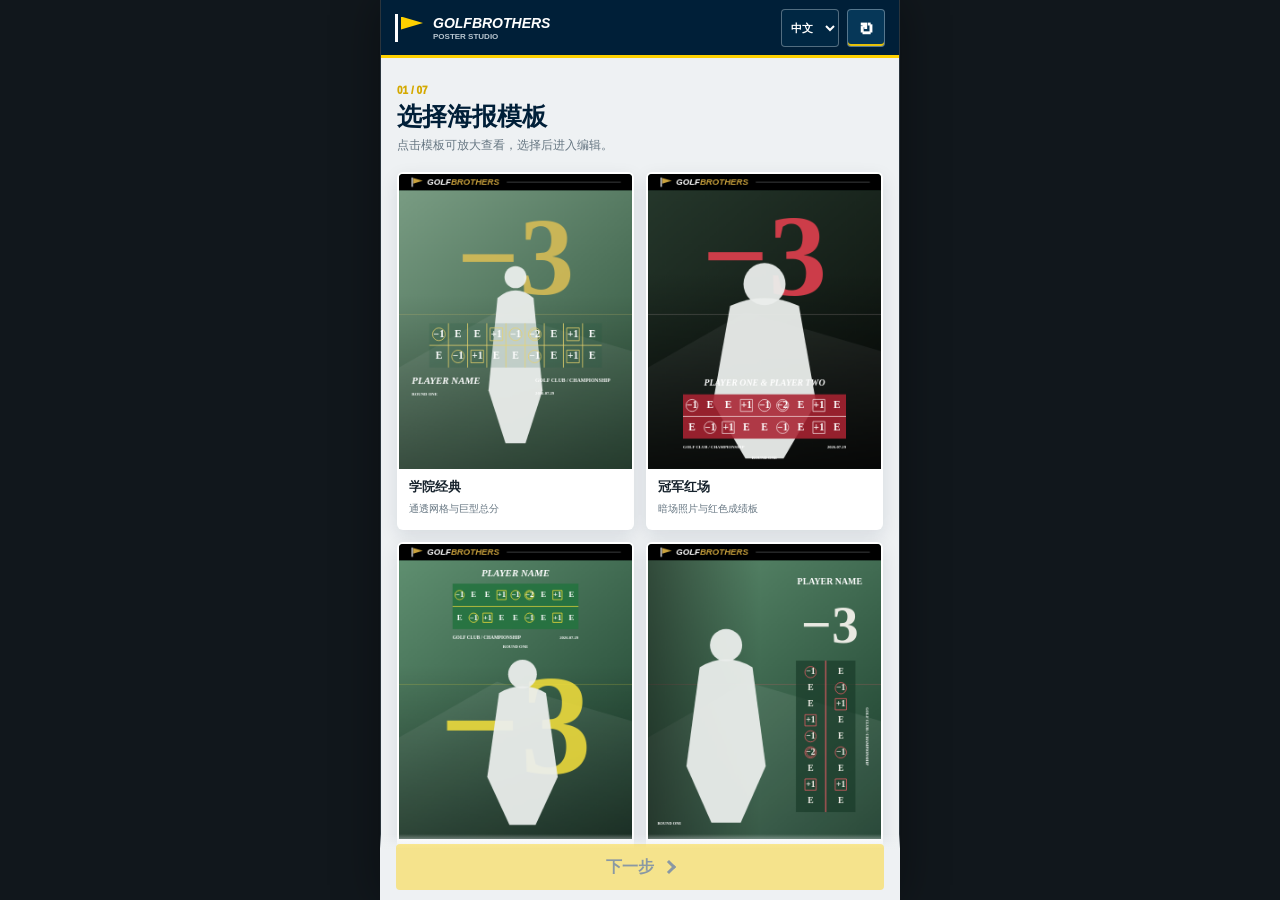
==== commit a0bb064e: "Add brand waistline to poster header" ====
--- a/fusion/index.html
+++ b/fusion/index.html
@@ -441,8 +441,9 @@
   display: block;
   width: auto;
   max-width: 100%;
-  height: 100%;
+  height: auto;
   max-height: 100%;
+  flex: 0 0 auto;
   aspect-ratio: 1000 / 1265;
   background: #173b2c;
   box-shadow: 0 6px 22px rgba(0, 0, 0, 0.34);
@@ -903,6 +904,7 @@
   background: var(--yellow);
 }
 
+.score-mode-control,
 .score-style-control {
   grid-template-columns: repeat(2, minmax(0, 1fr));
 }
@@ -1227,6 +1229,14 @@
             </div>
 
             <div class="control-field">
+              <span data-i18n="scoreMode">成绩类型</span>
+              <div class="segmented-control score-mode-control" role="group" aria-label="成绩类型">
+                <button class="score-mode-target" type="button" data-score-mode="strokes" data-i18n="strokesMode">普通成绩</button>
+                <button class="score-mode-target is-active" type="button" data-score-mode="relative" data-i18n="relativeMode">杆差成绩</button>
+              </div>
+            </div>
+
+            <div id="scoreStyleControl" class="control-field">
               <span data-i18n="scoringStyle">记分方式</span>
               <div class="segmented-control score-style-control" role="group" aria-label="记分方式">
                 <button class="score-style-target is-active" type="button" data-score-style="pga">PGA TOUR</button>
@@ -1235,8 +1245,13 @@
             </div>
 
             <label class="control-field">
-              <span data-i18n="scores">逐洞杆差</span>
+              <span id="scoreInputLabel">逐洞杆差</span>
               <textarea id="scoreInput" rows="3" spellcheck="false" placeholder="例如：-1 0 +1，用空格或逗号分隔"></textarea>
+            </label>
+
+            <label id="highlightControl" class="control-field" hidden>
+              <span data-i18n="highlightHoles">高亮洞号</span>
+              <input id="highlightInput" type="text" inputmode="numeric" placeholder="3,6">
             </label>
 
             <label class="control-field">
@@ -1292,7 +1307,7 @@
                 </label>
               </div>
               <input id="totalScore" type="text" maxlength="4" inputmode="numeric" readonly>
-              <small id="totalHint" data-i18n="totalHintEmpty">录入成绩后自动合计</small>
+              <small id="totalHint" data-i18n="totalHintEmptyRelative">录入杆差后自动合计</small>
             </div>
 
             <label class="control-field">
@@ -1771,8 +1786,13 @@
     scorecardStep: "成绩卡",
     scorecardStepHint: "当前画布手势仅调整成绩卡。",
     palette: "模板配色",
+    scoreMode: "成绩类型",
+    strokesMode: "普通成绩",
+    relativeMode: "杆差成绩",
     scoringStyle: "记分方式",
-    scores: "逐洞杆差",
+    scoresStrokes: "逐洞成绩",
+    scoresRelative: "逐洞杆差",
+    highlightHoles: "高亮洞号",
     badge: "首洞标记",
     scoreFont: "成绩字体",
     cardColor: "底板",
@@ -1783,7 +1803,8 @@
     totalStepHint: "当前画布手势仅调整总成绩。",
     totalScore: "总成绩",
     autoTotal: "自动统计",
-    totalHintEmpty: "录入杆差后自动合计",
+    totalHintEmptyStrokes: "录入逐洞成绩后自动合计",
+    totalHintEmptyRelative: "录入杆差后自动合计",
     totalHintManual: "自动统计已关闭，可手动输入",
     totalHintCount: "已统计 {count} 洞",
     numberFont: "数字字体",
@@ -1855,8 +1876,13 @@
     scorecardStep: "Scorecard",
     scorecardStepHint: "Canvas gestures adjust only the scorecard.",
     palette: "Template palette",
+    scoreMode: "Score input",
+    strokesMode: "Hole scores",
+    relativeMode: "To par",
     scoringStyle: "Scoring style",
-    scores: "Hole-by-hole to par",
+    scoresStrokes: "Hole scores",
+    scoresRelative: "Hole-by-hole to par",
+    highlightHoles: "Highlight holes",
     badge: "First-hole badge",
     scoreFont: "Score font",
     cardColor: "Board",
@@ -1867,7 +1893,8 @@
     totalStepHint: "Canvas gestures adjust only the total.",
     totalScore: "Total score",
     autoTotal: "Auto total",
-    totalHintEmpty: "Scores to par will be totaled automatically",
+    totalHintEmptyStrokes: "Hole scores will be totaled automatically",
+    totalHintEmptyRelative: "Scores to par will be totaled automatically",
     totalHintManual: "Auto total is off; enter a value",
     totalHintCount: "{count} holes counted",
     numberFont: "Number font",
@@ -1939,7 +1966,8 @@
     "posterCanvas", "gestureHint", "controlScroller", "photoInput", "resetPhoto",
     "photoScale", "photoScaleValue", "backgroundBlur", "backgroundBlurValue",
     "edgeShrink", "edgeShrinkValue", "edgeFeather", "edgeFeatherValue",
-    "recognitionDetail", "retrySegmentation", "paletteList", "scoreInput",
+    "recognitionDetail", "retrySegmentation", "paletteList", "scoreStyleControl",
+    "scoreInputLabel", "scoreInput", "highlightControl", "highlightInput",
     "badgeText", "scoreFont", "cardColor", "lineColor",
     "scoreTextColor", "scorecardScale", "scorecardScaleValue", "totalScore",
     "autoTotal", "totalHint", "numberFont", "totalColor", "totalOpacity",
@@ -2029,10 +2057,17 @@
     segmentationState: "idle",
     image: { scale: 1, x: 0, y: 0, blur: 0 },
     edge: { shrink: 2, feather: 1 },
-    scores: sample
-      ? ["-1", "0", "0", "+1", "-1", "-2", "0", "+1", "0", "0", "-1", "+1", "0", "0", "-1", "0", "+1", "0"]
-      : Array(18).fill(""),
+    scoreMode: "relative",
+    scoreSets: {
+      strokes: sample
+        ? ["4", "4", "5", "3", "4", "3", "4", "4", "5", "4", "3", "4", "4", "4", "3", "4", "3", "5"]
+        : Array(18).fill(""),
+      relative: sample
+        ? ["-1", "0", "0", "+1", "-1", "-2", "0", "+1", "0", "0", "-1", "+1", "0", "0", "-1", "0", "+1", "0"]
+        : Array(18).fill("")
+    },
     scoringStyle: "pga",
+    highlights: sample ? new Set([3, 6, 14]) : new Set(),
     badge: "",
     autoTotal: true,
     total: {
@@ -2104,8 +2139,13 @@
   next.segmentationState = previous.segmentationState;
   next.image = { ...previous.image };
   next.edge = { ...previous.edge };
-  next.scores = [...previous.scores];
+  next.scoreMode = previous.scoreMode;
+  next.scoreSets = {
+    strokes: [...previous.scoreSets.strokes],
+    relative: [...previous.scoreSets.relative]
+  };
   next.scoringStyle = previous.scoringStyle;
+  next.highlights = new Set(previous.highlights);
   next.badge = previous.badge;
   next.autoTotal = previous.autoTotal;
   next.total.value = previous.total.value;
@@ -2327,6 +2367,34 @@
   updateTotalHint();
 }
 
+function activeScores(model = state) {
+  return model.scoreSets[model.scoreMode];
+}
+
+function syncScoreModeControls() {
+  const relative = state.scoreMode === "relative";
+  elements.scoreInput.value = activeScores().filter(Boolean).join(" ");
+  elements.scoreInputLabel.textContent = translate(
+    relative ? "scoresRelative" : "scoresStrokes"
+  );
+  elements.scoreInput.placeholder = language === "en"
+    ? relative
+      ? "Example: -1 0 +1, separated by spaces or commas"
+      : "Example: 4 5 3, separated by spaces or commas"
+    : relative
+      ? "例如：-1 0 +1，用空格或逗号分隔"
+      : "例如：4 5 3，用空格或逗号分隔";
+  elements.scoreStyleControl.hidden = !relative;
+  elements.highlightControl.hidden = relative;
+  elements.highlightInput.value = [...state.highlights].join(",");
+  document.querySelectorAll(".score-mode-target").forEach((button) => {
+    button.classList.toggle("is-active", button.dataset.scoreMode === state.scoreMode);
+  });
+  document.querySelectorAll(".score-style-target").forEach((button) => {
+    button.classList.toggle("is-active", button.dataset.scoreStyle === state.scoringStyle);
+  });
+}
+
 function syncAllControls() {
   elements.photoScale.value = String(Math.round(state.image.scale * 100));
   elements.photoScaleValue.textContent = `${Math.round(state.image.scale * 100)}%`;
@@ -2336,15 +2404,12 @@
   elements.edgeShrinkValue.textContent = `${state.edge.shrink > 0 ? "+" : ""}${state.edge.shrink}px`;
   elements.edgeFeather.value = String(state.edge.feather);
   elements.edgeFeatherValue.textContent = `${state.edge.feather}px`;
-  elements.scoreInput.value = state.scores.filter(Boolean).join(" ");
   elements.badgeText.value = state.badge;
   elements.scoreFont.value = state.fonts.score;
   elements.numberFont.value = state.fonts.total;
   elements.scorecardScale.value = String(Math.round(state.scorecard.scale * 100));
   elements.scorecardScaleValue.textContent = `${Math.round(state.scorecard.scale * 100)}%`;
-  document.querySelectorAll(".score-style-target").forEach((button) => {
-    button.classList.toggle("is-active", button.dataset.scoreStyle === state.scoringStyle);
-  });
+  syncScoreModeControls();
   syncColorControls();
   syncTotalControls();
   syncIdentityControls();
@@ -2355,15 +2420,22 @@
   updateRecognitionUi();
 }
 
-function parseScores(value) {
+function parseScores(value, mode = state.scoreMode) {
   const scores = value
     .split(/[\s,，、]+/)
-    .map((item) => scoreDifference(item))
+    .map((item) => mode === "relative" ? scoreDifference(item) : strokeScore(item))
     .filter((score) => score !== null)
-    .map(formatRelativeScore)
+    .map((score) => mode === "relative" ? formatRelativeScore(score) : String(score))
     .slice(0, 18);
   while (scores.length < 18) scores.push("");
   return scores;
+}
+
+function strokeScore(value) {
+  const normalized = String(value ?? "").trim();
+  if (!/^\d{1,2}$/.test(normalized)) return null;
+  const number = Number.parseInt(normalized, 10);
+  return number >= 1 && number <= 20 ? number : null;
 }
 
 function scoreDifference(value) {
@@ -2384,13 +2456,25 @@
   return value > 0 ? `+${value}` : String(value).replace("-", "−");
 }
 
+function parseHighlights(value) {
+  return new Set(
+    value
+      .split(/[\s,，、]+/)
+      .map((item) => Number.parseInt(item, 10))
+      .filter((number) => Number.isFinite(number) && number >= 1 && number <= 18)
+  );
+}
+
 function updateAutoTotal() {
   if (state.autoTotal) {
-    const numeric = state.scores
-      .map(scoreDifference)
+    const relative = state.scoreMode === "relative";
+    const numeric = activeScores()
+      .map(relative ? scoreDifference : strokeScore)
       .filter((score) => score !== null);
     state.total.value = numeric.length
-      ? formatRelativeScore(numeric.reduce((sum, score) => sum + score, 0))
+      ? relative
+        ? formatRelativeScore(numeric.reduce((sum, score) => sum + score, 0))
+        : String(numeric.reduce((sum, score) => sum + score, 0))
       : "";
   }
   syncTotalControls();
@@ -2398,13 +2482,18 @@
 }
 
 function updateTotalHint() {
-  const count = state.scores.filter((score) => scoreDifference(score) !== null).length;
+  const relative = state.scoreMode === "relative";
+  const count = activeScores().filter(
+    (score) => (relative ? scoreDifference(score) : strokeScore(score)) !== null
+  ).length;
   if (!state.autoTotal) {
     elements.totalHint.textContent = translate("totalHintManual");
   } else if (count) {
     elements.totalHint.textContent = translate("totalHintCount", { count });
   } else {
-    elements.totalHint.textContent = translate("totalHintEmpty");
+    elements.totalHint.textContent = translate(
+      relative ? "totalHintEmptyRelative" : "totalHintEmptyStrokes"
+    );
   }
 }
 
@@ -2516,8 +2605,22 @@
   context.font = 'italic 900 37px Arial, sans-serif';
   context.fillStyle = "#fff";
   context.fillText(first, 120, 35);
+  const firstWidth = context.measureText(first).width;
   context.fillStyle = "#c9a13d";
-  context.fillText(second, 120 + context.measureText(first).width, 35);
+  context.fillText(second, 120 + firstWidth, 35);
+  const brandEnd = 120 + firstWidth + context.measureText(second).width;
+  const lineStart = brandEnd + 32;
+  const lineEnd = POSTER_WIDTH - 48;
+  if (lineEnd - lineStart >= 28) {
+    context.save();
+    context.beginPath();
+    context.moveTo(lineStart, 35);
+    context.lineTo(lineEnd, 35);
+    context.strokeStyle = "rgba(226,232,236,0.72)";
+    context.lineWidth = 1.5;
+    context.stroke();
+    context.restore();
+  }
 }
 
 function drawPreviewSubject(context, template) {
@@ -2691,7 +2794,7 @@
   context.textAlign = "center";
   context.textBaseline = "middle";
 
-  model.scores.forEach((score, index) => {
+  activeScores(model).forEach((score, index) => {
     const firstHalf = index < 9;
     const slot = index % 9;
     let x;
@@ -2710,25 +2813,55 @@
       y = board.y + board.h / 2 * (firstHalf ? 0 : 1) + board.h / 4;
     }
     const hole = index + 1;
-    const difference = scoreDifference(score);
     const radius = Math.min(28 * scale, cellWidth * 0.33, cellHeight * 0.35);
-    if (difference === null) return;
-    drawScoreMarker(
-      context,
-      x,
-      y,
-      radius,
-      difference,
-      model.scoringStyle,
-      model.style,
-      scale
-    );
-    const label = hole === 1 && model.badge
-      ? model.badge
-      : formatRelativeScore(difference);
-    const scoreColor = model.scoringStyle === "dp"
-      ? difference < 0 ? "#ef4e59" : difference > 0 ? "#4b8fe2" : model.style.scoreText
-      : model.style.scoreText;
+    let label;
+    let scoreColor = model.style.scoreText;
+    if (model.scoreMode === "relative") {
+      const difference = scoreDifference(score);
+      if (difference === null) return;
+      drawScoreMarker(
+        context,
+        x,
+        y,
+        radius,
+        difference,
+        model.scoringStyle,
+        model.style,
+        scale
+      );
+      label = hole === 1 && model.badge
+        ? model.badge
+        : formatRelativeScore(difference);
+      if (model.scoringStyle === "dp") {
+        scoreColor = difference < 0
+          ? "#ef4e59"
+          : difference > 0
+            ? "#4b8fe2"
+            : model.style.scoreText;
+      }
+    } else {
+      const strokes = strokeScore(score);
+      if (strokes === null) return;
+      label = hole === 1 && model.badge ? model.badge : String(strokes);
+      context.strokeStyle = model.style.line;
+      context.lineWidth = Math.max(2, 3 * scale);
+      if (hole === 1 && model.badge) {
+        context.beginPath();
+        context.arc(x, y, radius, 0, Math.PI * 2);
+        context.stroke();
+        context.beginPath();
+        context.arc(x, y, radius * 0.68, 0, Math.PI * 2);
+        context.stroke();
+      } else if (model.highlights.has(hole)) {
+        if (template.highlightShape === "mixed" && hole % 2 === 0) {
+          context.strokeRect(x - radius, y - radius, radius * 2, radius * 2);
+        } else {
+          context.beginPath();
+          context.arc(x, y, radius, 0, Math.PI * 2);
+          context.stroke();
+        }
+      }
+    }
     const adjustedFontSize = label.length >= 3 ? fontSize * 0.72 : fontSize;
     context.font = `900 ${Math.floor(adjustedFontSize)}px ${fontStack(model.fonts.score)}`;
     context.fillStyle = scoreColor;
@@ -3131,9 +3264,7 @@
   document.querySelectorAll("[data-i18n]").forEach((node) => {
     node.textContent = translate(node.dataset.i18n);
   });
-  elements.scoreInput.placeholder = language === "en"
-    ? "Example: -1 0 +1, separated by spaces or commas"
-    : "例如：-1 0 +1，用空格或逗号分隔";
+  syncScoreModeControls();
   renderTemplateGallery();
   renderPaletteList();
   renderStickerList();
@@ -4176,8 +4307,18 @@
   elements.retrySegmentation.addEventListener("click", requestSegmentation);
 
   elements.scoreInput.addEventListener("input", () => {
-    state.scores = parseScores(elements.scoreInput.value);
+    state.scoreSets[state.scoreMode] = parseScores(
+      elements.scoreInput.value,
+      state.scoreMode
+    );
     updateAutoTotal();
+  });
+  document.querySelectorAll(".score-mode-target").forEach((button) => {
+    button.addEventListener("click", () => {
+      state.scoreMode = button.dataset.scoreMode;
+      syncScoreModeControls();
+      updateAutoTotal();
+    });
   });
   document.querySelectorAll(".score-style-target").forEach((button) => {
     button.addEventListener("click", () => {
@@ -4187,6 +4328,10 @@
       });
       renderMain();
     });
+  });
+  elements.highlightInput.addEventListener("input", () => {
+    state.highlights = parseHighlights(elements.highlightInput.value);
+    renderMain();
   });
   elements.badgeText.addEventListener("input", () => {
     state.badge = elements.badgeText.value.trim();
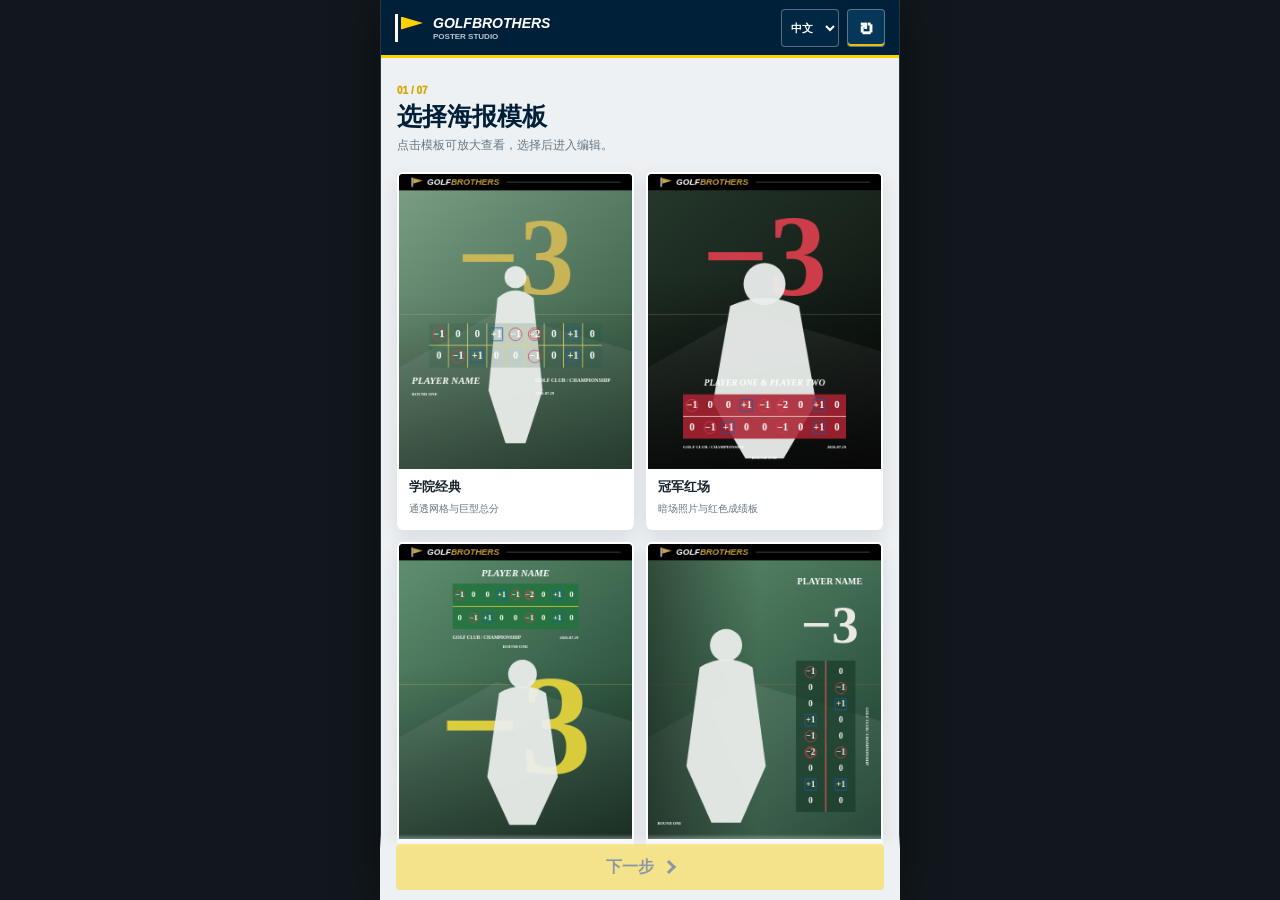
==== commit 9b095f53: "Improve final editing and tournament score styles" ====
--- a/fusion/index.html
+++ b/fusion/index.html
@@ -453,14 +453,6 @@
   touch-action: none;
 }
 
-.editor-screen.is-free-edit #posterCanvas {
-  cursor: grab;
-}
-
-.editor-screen.is-free-edit #posterCanvas:active {
-  cursor: grabbing;
-}
-
 .gesture-hint {
   display: flex;
   align-items: center;
@@ -764,12 +756,58 @@
   gap: 8px;
 }
 
-.color-grid label {
+.color-grid label,
+.color-choice-field {
   display: grid;
   gap: 6px;
   padding: 9px;
   border: 1px solid var(--line);
   background: var(--white);
+}
+
+.fixed-color-grid {
+  grid-template-columns: 1fr;
+  gap: 9px;
+}
+
+.color-choice-field {
+  grid-template-columns: minmax(70px, 0.34fr) minmax(0, 1fr);
+  align-items: center;
+}
+
+.fixed-color-options {
+  display: grid;
+  grid-template-columns: repeat(8, minmax(0, 1fr));
+  gap: 6px;
+}
+
+.fixed-color-option {
+  position: relative;
+  min-width: 0;
+  aspect-ratio: 1;
+  border: 2px solid var(--white);
+  border-radius: 3px;
+  padding: 0;
+  box-shadow: 0 0 0 1px #aab4bb;
+}
+
+.fixed-color-option.is-active {
+  box-shadow:
+    0 0 0 2px var(--navy),
+    inset 0 0 0 2px var(--white);
+}
+
+.fixed-color-option.is-active::after {
+  position: absolute;
+  right: 2px;
+  bottom: 2px;
+  width: 5px;
+  height: 5px;
+  border: 1px solid var(--white);
+  border-radius: 50%;
+  background: var(--yellow);
+  content: "";
+  box-shadow: 0 0 0 1px var(--navy);
 }
 
 input[type="color"] {
@@ -949,27 +987,42 @@
   gap: 8px;
 }
 
-.summary-free-edit {
+.free-edit-button {
   display: grid;
+  min-height: 64px;
+  grid-template-columns: 38px minmax(0, 1fr);
+  align-items: center;
   gap: 12px;
-  padding: 2px 0 14px;
-  border-bottom: 1px solid var(--line);
-}
-
-.summary-free-edit .switch-control > span {
+  border: 1px solid var(--navy);
+  border-bottom: 4px solid var(--yellow);
+  padding: 10px 12px;
+  color: var(--white);
+  background: var(--navy);
+  text-align: left;
+}
+
+.free-edit-button > span:last-child {
   display: grid;
   gap: 3px;
 }
 
-.summary-free-edit .switch-control strong {
-  color: var(--navy-deep);
-  font-size: 12px;
-}
-
-.summary-free-edit .switch-control small {
-  color: var(--muted);
+.free-edit-button strong {
+  font-size: 13px;
+}
+
+.free-edit-button small {
+  color: #c7d2d8;
   font-size: 9px;
   font-weight: 750;
+  line-height: 1.35;
+}
+
+.free-edit-symbol {
+  position: relative;
+  width: 30px;
+  height: 30px;
+  border: 3px solid var(--yellow);
+  clip-path: polygon(0 0, 38% 0, 38% 11%, 11% 11%, 11% 38%, 0 38%, 0 0, 100% 0, 100% 38%, 89% 38%, 89% 11%, 62% 11%, 62% 0, 100% 0, 100% 100%, 62% 100%, 62% 89%, 89% 89%, 89% 62%, 100% 62%, 100% 100%, 0 100%, 0 62%, 11% 62%, 11% 89%, 38% 89%, 38% 100%, 0 100%);
 }
 
 .summary-element-heading {
@@ -1037,6 +1090,10 @@
   display: grid;
   place-items: center;
   padding: 14px;
+}
+
+.preview-modal.is-editing {
+  padding: 4px;
 }
 
 .modal-backdrop {
@@ -1061,6 +1118,25 @@
   box-shadow: 0 20px 70px rgba(0, 0, 0, 0.52);
 }
 
+.preview-dialog.is-editing {
+  width: min(100%, 760px);
+  height: min(96dvh, 1000px);
+  grid-template-rows: 56px minmax(0, 1fr) auto;
+}
+
+.preview-dialog.is-editing .modal-canvas-stage {
+  padding: 6px;
+}
+
+.preview-dialog.is-editing #modalCanvas {
+  cursor: grab;
+  touch-action: none;
+}
+
+.preview-dialog.is-editing #modalCanvas:active {
+  cursor: grabbing;
+}
+
 .preview-dialog header {
   display: flex;
   align-items: center;
@@ -1081,6 +1157,30 @@
 
 .preview-dialog .close-icon {
   color: var(--white);
+}
+
+.modal-edit-controls {
+  display: grid;
+  gap: 8px;
+  padding: 11px 14px calc(12px + env(safe-area-inset-bottom));
+  color: var(--ink);
+  background: #eef1f3;
+  border-top: 3px solid var(--yellow);
+}
+
+.modal-edit-controls small {
+  color: var(--muted);
+  font-size: 9px;
+  font-weight: 800;
+  text-align: center;
+}
+
+.modal-edit-controls .range-line {
+  grid-template-columns: minmax(0, 1fr) 62px;
+}
+
+.modal-edit-controls .summary-element-heading output {
+  max-width: 52%;
 }
 
 @media (min-width: 720px) {
@@ -1264,19 +1364,27 @@
               <select id="scoreFont"></select>
             </label>
 
-            <div class="color-grid">
-              <label>
+            <div class="color-grid fixed-color-grid">
+              <div class="color-choice-field">
                 <span data-i18n="cardColor">底板</span>
-                <input id="cardColor" type="color">
-              </label>
-              <label>
+                <div id="cardColorOptions" class="fixed-color-options"></div>
+              </div>
+              <div class="color-choice-field">
                 <span data-i18n="lineColor">分隔线</span>
-                <input id="lineColor" type="color">
-              </label>
-              <label>
+                <div id="lineColorOptions" class="fixed-color-options"></div>
+              </div>
+              <div class="color-choice-field">
                 <span data-i18n="scoreTextColor">数字</span>
-                <input id="scoreTextColor" type="color">
-              </label>
+                <div id="scoreTextColorOptions" class="fixed-color-options"></div>
+              </div>
+              <div class="color-choice-field">
+                <span data-i18n="underMarkerColor">鸟 / 鹰</span>
+                <div id="underMarkerColorOptions" class="fixed-color-options"></div>
+              </div>
+              <div class="color-choice-field">
+                <span data-i18n="overMarkerColor">+1 / +2</span>
+                <div id="overMarkerColorOptions" class="fixed-color-options"></div>
+              </div>
             </div>
 
             <label class="control-field">
@@ -1316,10 +1424,10 @@
             </label>
 
             <div class="two-column">
-              <label class="control-field">
-                <span data-i18n="totalColor">总成绩颜色</span>
-                <input id="totalColor" type="color">
-              </label>
+            <div class="control-field">
+              <span data-i18n="totalColor">总成绩颜色</span>
+              <div id="totalColorOptions" class="fixed-color-options"></div>
+            </div>
               <label class="control-field">
                 <span data-i18n="totalOpacity">透明度</span>
                 <div class="range-line">
@@ -1443,29 +1551,13 @@
               </div>
             </div>
 
-            <div class="summary-free-edit">
-              <div class="switch-row">
-                <label class="switch-control">
-                  <span>
-                    <strong data-i18n="summaryFreeEdit">自由编辑</strong>
-                    <small data-i18n="summaryFreeEditHint">开启后可直接点选并拖动海报元素。</small>
-                  </span>
-                  <input id="summaryEditToggle" type="checkbox">
-                  <i aria-hidden="true"></i>
-                </label>
-              </div>
-
-              <label class="control-field">
-                <span class="summary-element-heading">
-                  <span data-i18n="summaryElementSize">当前元素大小</span>
-                  <output id="summarySelectedLabel" data-i18n="summaryNoSelection">未选择</output>
-                </span>
-                <div class="range-line">
-                  <input id="summaryElementScale" type="range" min="10" max="260" value="100" disabled>
-                  <output id="summaryElementScaleValue">--</output>
-                </div>
-              </label>
-            </div>
+            <button id="openFreeEdit" class="free-edit-button" type="button">
+              <span class="free-edit-symbol" aria-hidden="true"></span>
+              <span>
+                <strong data-i18n="summaryFreeEdit">大图自由编辑</strong>
+                <small data-i18n="summaryFreeEditHint">进入大图预览，直接点选并调整元素。</small>
+              </span>
+            </button>
 
             <div class="summary-actions">
               <button class="summary-edit" type="button" data-edit-step="template" data-i18n="editTemplate">修改模板</button>
@@ -1498,7 +1590,7 @@
 
     <div id="previewModal" class="preview-modal" hidden>
       <button class="modal-backdrop" type="button" aria-label="关闭预览"></button>
-      <section class="preview-dialog" role="dialog" aria-modal="true" aria-labelledby="previewModalTitle">
+      <section id="previewDialog" class="preview-dialog" role="dialog" aria-modal="true" aria-labelledby="previewModalTitle">
         <header>
           <div>
             <span class="step-index">GOLFBROTHERS</span>
@@ -1508,6 +1600,17 @@
         </header>
         <div class="modal-canvas-stage">
           <canvas id="modalCanvas" width="1000" height="1265"></canvas>
+        </div>
+        <div id="modalEditControls" class="modal-edit-controls" hidden>
+          <span class="summary-element-heading">
+            <span data-i18n="summaryElementSize">当前元素大小</span>
+            <output id="summarySelectedLabel" data-i18n="summaryNoSelection">未选择</output>
+          </span>
+          <div class="range-line">
+            <input id="summaryElementScale" type="range" min="10" max="260" value="100" disabled>
+            <output id="summaryElementScaleValue">--</output>
+          </div>
+          <small data-i18n="summaryEditGesture">点选并拖动元素，下方滑杆调整大小</small>
         </div>
         <button id="useTemplateButton" class="primary-button" type="button" data-i18n="useTemplate">选择此模板</button>
       </section>
@@ -1594,6 +1697,17 @@
     text: "#fff7f7"
   }
 };
+
+const fixedColorOptions = [
+  { value: "#ffffff", zh: "白色", en: "White" },
+  { value: "#101820", zh: "墨黑", en: "Black" },
+  { value: "#dc3f4d", zh: "巡回红", en: "Tour Red" },
+  { value: "#f28aa5", zh: "玫瑰粉", en: "Rose" },
+  { value: "#d8bd55", zh: "冠军金", en: "Gold" },
+  { value: "#f4df3b", zh: "大师黄", en: "Yellow" },
+  { value: "#15533a", zh: "松柏绿", en: "Green" },
+  { value: "#1c5fa8", zh: "宝石蓝", en: "Blue" }
+];
 
 const sharedBrand = { x: 0, y: 0, w: 1000, h: 70 };
 
@@ -1798,6 +1912,8 @@
     cardColor: "底板",
     lineColor: "分隔线",
     scoreTextColor: "数字",
+    underMarkerColor: "鸟 / 鹰标记",
+    overMarkerColor: "+1 / +2标记",
     scorecardScale: "成绩卡大小",
     totalStep: "总成绩",
     totalStepHint: "当前画布手势仅调整总成绩。",
@@ -1829,8 +1945,8 @@
     removeSticker: "删除选中贴纸",
     summaryStep: "完成海报",
     summaryStepHint: "可直接跳回任意步骤修改，确认后自动返回这里。",
-    summaryFreeEdit: "自由编辑",
-    summaryFreeEditHint: "开启后可直接点选并拖动海报元素。",
+    summaryFreeEdit: "大图自由编辑",
+    summaryFreeEditHint: "进入大图预览，直接点选并调整元素。",
     summaryElementSize: "当前元素大小",
     summaryNoSelection: "未选择",
     editTemplate: "修改模板",
@@ -1888,6 +2004,8 @@
     cardColor: "Board",
     lineColor: "Rules",
     scoreTextColor: "Numbers",
+    underMarkerColor: "Birdie / eagle",
+    overMarkerColor: "+1 / +2",
     scorecardScale: "Scorecard size",
     totalStep: "Total",
     totalStepHint: "Canvas gestures adjust only the total.",
@@ -1919,8 +2037,8 @@
     removeSticker: "REMOVE STICKER",
     summaryStep: "Poster complete",
     summaryStepHint: "Jump directly to any step; confirm to return here.",
-    summaryFreeEdit: "Free edit",
-    summaryFreeEditHint: "Enable to select and drag poster elements directly.",
+    summaryFreeEdit: "LARGE PREVIEW EDIT",
+    summaryFreeEditHint: "Open the full-size poster to select, drag and resize elements.",
     summaryElementSize: "Active element size",
     summaryNoSelection: "Nothing selected",
     editTemplate: "EDIT TEMPLATE",
@@ -1968,18 +2086,19 @@
     "edgeShrink", "edgeShrinkValue", "edgeFeather", "edgeFeatherValue",
     "recognitionDetail", "retrySegmentation", "paletteList", "scoreStyleControl",
     "scoreInputLabel", "scoreInput", "highlightControl", "highlightInput",
-    "badgeText", "scoreFont", "cardColor", "lineColor",
-    "scoreTextColor", "scorecardScale", "scorecardScaleValue", "totalScore",
-    "autoTotal", "totalHint", "numberFont", "totalColor", "totalOpacity",
+    "badgeText", "scoreFont", "cardColorOptions", "lineColorOptions",
+    "scoreTextColorOptions", "underMarkerColorOptions", "overMarkerColorOptions",
+    "scorecardScale", "scorecardScaleValue", "totalScore",
+    "autoTotal", "totalHint", "numberFont", "totalColorOptions", "totalOpacity",
     "totalOpacityValue", "totalSize", "totalSizeValue", "totalAboveSubject",
     "nickname", "course", "dateInput", "extraInfo", "textFont", "textColor",
     "identitySize", "identitySizeValue", "brandText", "stickerUploadButton",
     "stickerInput", "stickerCount", "stickerList", "stickerScale",
     "stickerScaleValue", "removeSticker", "downloadPoster", "backButton",
-    "summaryEditToggle", "summarySelectedLabel", "summaryElementScale",
+    "openFreeEdit", "summarySelectedLabel", "summaryElementScale",
     "summaryElementScaleValue",
     "nextButton", "previewModal", "closePreviewModal", "previewModalTitle",
-    "modalCanvas", "useTemplateButton"
+    "previewDialog", "modalCanvas", "modalEditControls", "useTemplateButton"
   ].map((id) => [id, document.getElementById(id)])
 );
 
@@ -2009,6 +2128,8 @@
 let lastGestureCenter = null;
 let lastGestureDistance = 0;
 let sceneBounds = {};
+let modalSceneBounds = {};
+let activeGestureCanvas = null;
 
 function translate(key, params = {}) {
   const dictionary = translations[language] || translations.zh;
@@ -2120,7 +2241,9 @@
       card: palette.card,
       line: palette.line,
       scoreText: palette.scoreText,
-      text: palette.text
+      text: palette.text,
+      underMarker: "#dc3f4d",
+      overMarker: "#1c5fa8"
     },
     fonts: {
       score: templateId === "client1" ? "arialBlack" : "georgia",
@@ -2181,7 +2304,9 @@
     card: palette.card,
     line: palette.line,
     scoreText: palette.scoreText,
-    text: palette.text
+    text: palette.text,
+    underMarker: "#dc3f4d",
+    overMarker: "#1c5fa8"
   };
   ["nickname", "course", "date", "extra"].forEach((key) => {
     state.identity[key].color = palette.text;
@@ -2293,11 +2418,48 @@
   elements.stickerUploadButton.classList.toggle("is-disabled", state.stickers.length >= MAX_STICKERS);
 }
 
+function fixedColorName(option) {
+  return language === "en" ? option.en : option.zh;
+}
+
+function renderFixedColorOptions(container, styleKey) {
+  container.innerHTML = "";
+  const current = state.style[styleKey].toLowerCase();
+  const hasCurrent = fixedColorOptions.some((option) => option.value.toLowerCase() === current);
+  const options = hasCurrent
+    ? fixedColorOptions
+    : [{ value: current, zh: "当前配色", en: "Current palette" }, ...fixedColorOptions];
+  options.forEach((option) => {
+    const button = document.createElement("button");
+    button.type = "button";
+    button.className = `fixed-color-option${option.value.toLowerCase() === current ? " is-active" : ""}`;
+    button.style.background = option.value;
+    button.title = fixedColorName(option);
+    button.setAttribute("aria-label", fixedColorName(option));
+    button.addEventListener("click", () => {
+      state.paletteId = "custom";
+      state.style[styleKey] = option.value;
+      renderFixedColorControls();
+      renderPaletteList();
+      renderMain();
+    });
+    container.appendChild(button);
+  });
+}
+
+function renderFixedColorControls() {
+  [
+    [elements.cardColorOptions, "card"],
+    [elements.lineColorOptions, "line"],
+    [elements.scoreTextColorOptions, "scoreText"],
+    [elements.underMarkerColorOptions, "underMarker"],
+    [elements.overMarkerColorOptions, "overMarker"],
+    [elements.totalColorOptions, "total"]
+  ].forEach(([container, styleKey]) => renderFixedColorOptions(container, styleKey));
+}
+
 function syncColorControls() {
-  elements.cardColor.value = state.style.card;
-  elements.lineColor.value = state.style.line;
-  elements.scoreTextColor.value = state.style.scoreText;
-  elements.totalColor.value = state.style.total;
+  renderFixedColorControls();
   elements.textColor.value = state.identity[effectiveIdentityTarget()].color;
 }
 
@@ -2358,7 +2520,6 @@
   elements.totalScore.readOnly = state.autoTotal;
   elements.totalScore.classList.toggle("is-auto", state.autoTotal);
   elements.autoTotal.checked = state.autoTotal;
-  elements.totalColor.value = state.style.total;
   elements.totalOpacity.value = String(state.total.opacity);
   elements.totalOpacityValue.textContent = `${Math.round(state.total.opacity)}%`;
   elements.totalSize.value = String(Math.round(state.total.size));
@@ -2452,7 +2613,7 @@
 
 function formatRelativeScore(value) {
   if (!Number.isFinite(value)) return "";
-  if (value === 0) return "E";
+  if (value === 0) return "0";
   return value > 0 ? `+${value}` : String(value).replace("-", "−");
 }
 
@@ -2721,26 +2882,40 @@
 }
 
 function drawScoreMarker(context, x, y, radius, difference, scoringStyle, modelStyle, scale) {
-  if (difference === 0) return;
-  const markerColor = scoringStyle === "dp"
-    ? difference < 0 ? "#ef4e59" : "#4b8fe2"
-    : modelStyle.line;
-  const rings = Math.min(2, Math.abs(difference));
+  if (difference === 0) return modelStyle.scoreText;
+  const markerColor = difference < 0
+    ? modelStyle.underMarker
+    : modelStyle.overMarker;
+  const markerCount = Math.min(2, Math.abs(difference));
   context.save();
   context.strokeStyle = markerColor;
+  context.fillStyle = markerColor;
   context.lineWidth = Math.max(2, 3 * scale);
-  for (let ring = 0; ring < rings; ring += 1) {
+
+  if (scoringStyle === "dp") {
+    const filled = markerCount === 2;
+    context.beginPath();
+    if (difference < 0) {
+      context.arc(x, y, radius, 0, Math.PI * 2);
+    } else {
+      context.rect(x - radius, y - radius, radius * 2, radius * 2);
+    }
+    if (filled) context.fill();
+    else context.stroke();
+    context.restore();
+    return filled ? "#ffffff" : markerColor;
+  }
+
+  for (let ring = 0; ring < markerCount; ring += 1) {
     const inset = ring * radius * 0.26;
     const size = Math.max(radius * 0.58, radius - inset);
     context.beginPath();
-    if (difference < 0) {
-      context.arc(x, y, size, 0, Math.PI * 2);
-    } else {
-      context.rect(x - size, y - size, size * 2, size * 2);
-    }
+    if (difference < 0) context.arc(x, y, size, 0, Math.PI * 2);
+    else context.rect(x - size, y - size, size * 2, size * 2);
     context.stroke();
   }
   context.restore();
+  return modelStyle.scoreText;
 }
 
 function drawScorecard(context, template, model, bounds) {
@@ -2819,7 +2994,7 @@
     if (model.scoreMode === "relative") {
       const difference = scoreDifference(score);
       if (difference === null) return;
-      drawScoreMarker(
+      scoreColor = drawScoreMarker(
         context,
         x,
         y,
@@ -2832,18 +3007,11 @@
       label = hole === 1 && model.badge
         ? model.badge
         : formatRelativeScore(difference);
-      if (model.scoringStyle === "dp") {
-        scoreColor = difference < 0
-          ? "#ef4e59"
-          : difference > 0
-            ? "#4b8fe2"
-            : model.style.scoreText;
-      }
     } else {
       const strokes = strokeScore(score);
       if (strokes === null) return;
       label = hole === 1 && model.badge ? model.badge : String(strokes);
-      context.strokeStyle = model.style.line;
+      context.strokeStyle = model.style.underMarker;
       context.lineWidth = Math.max(2, 3 * scale);
       if (hole === 1 && model.badge) {
         context.beginPath();
@@ -3020,7 +3188,6 @@
 }
 
 function currentGuideTarget() {
-  if (currentStep === "summary" && summaryEditEnabled) return summaryEditTarget;
   if (currentStep === "scorecard") return "scorecard";
   if (currentStep === "total") return "total";
   if (currentStep === "identity") return effectiveIdentityTarget();
@@ -3031,32 +3198,71 @@
 function renderMain(exporting = false) {
   if (!selectedTemplateId) return;
   sceneBounds = renderScene(ctx, state, {
-    showGuide: !exporting && (currentStep !== "summary" || summaryEditEnabled),
+    showGuide: !exporting && currentStep !== "summary",
     guideTarget: currentGuideTarget()
   });
 }
 
+function configurePreviewDialog(editing) {
+  elements.previewModal.classList.toggle("is-editing", editing);
+  elements.previewDialog.classList.toggle("is-editing", editing);
+  elements.modalEditControls.hidden = !editing;
+  elements.useTemplateButton.hidden = editing || modalMode !== "template";
+}
+
 function openTemplatePreview(templateId) {
+  summaryEditEnabled = false;
   modalMode = "template";
   modalTemplateId = templateId;
   const template = posterTemplates[templateId];
   elements.previewModalTitle.textContent = `${translate("templatePreview")} · ${templateName(template)}`;
-  elements.useTemplateButton.hidden = false;
+  configurePreviewDialog(false);
   renderScene(modalCtx, createModel(templateId, true), { showGuide: false });
   elements.previewModal.hidden = false;
 }
 
 function openFullPreview() {
   if (!selectedTemplateId) return;
+  summaryEditEnabled = false;
   modalMode = "poster";
   elements.previewModalTitle.textContent = translate("posterPreview");
-  elements.useTemplateButton.hidden = true;
+  configurePreviewDialog(false);
   renderScene(modalCtx, state, { showGuide: false });
   elements.previewModal.hidden = false;
 }
 
+function renderEditModal() {
+  if (modalMode !== "edit") return;
+  modalSceneBounds = renderScene(modalCtx, state, {
+    showGuide: true,
+    guideTarget: summaryEditTarget
+  });
+}
+
+function openFreeEdit() {
+  if (!selectedTemplateId) return;
+  modalMode = "edit";
+  summaryEditEnabled = true;
+  if (!summaryTargetExists(summaryEditTarget)) {
+    summaryEditTarget = state.total.value ? "total" : "scorecard";
+  }
+  elements.previewModalTitle.textContent = translate("summaryFreeEdit");
+  configurePreviewDialog(true);
+  elements.previewModal.hidden = false;
+  syncSummaryEditControls();
+  renderEditModal();
+}
+
 function closePreview() {
+  summaryEditEnabled = false;
+  activePointers.clear();
+  gestureTarget = null;
+  activeGestureCanvas = null;
+  lastGestureCenter = null;
+  lastGestureDistance = 0;
+  configurePreviewDialog(false);
   elements.previewModal.hidden = true;
+  renderMain();
 }
 
 function effectiveIdentityTarget() {
@@ -3143,13 +3349,12 @@
 
 function syncSummaryEditControls() {
   if (!summaryTargetExists(summaryEditTarget)) summaryEditTarget = null;
-  elements.summaryEditToggle.checked = summaryEditEnabled;
-  elements.editorScreen.classList.toggle(
-    "is-free-edit",
-    currentStep === "summary" && summaryEditEnabled
-  );
   const config = summaryScaleConfig(summaryEditTarget);
-  const available = currentStep === "summary" && summaryEditEnabled && Boolean(config);
+  const available =
+    modalMode === "edit" &&
+    summaryEditEnabled &&
+    !elements.previewModal.hidden &&
+    Boolean(config);
   elements.summarySelectedLabel.textContent = summaryTargetName(summaryEditTarget);
   elements.summaryElementScale.disabled = !available;
   if (config) {
@@ -3166,11 +3371,6 @@
     elements.summaryElementScale.value = "100";
     elements.summaryElementScaleValue.textContent = "--";
   }
-  if (currentStep === "summary") {
-    elements.gestureHint.textContent = translate(
-      summaryEditEnabled ? "summaryEditGesture" : "summaryGesture"
-    );
-  }
 }
 
 function selectSummaryTarget(target) {
@@ -3185,6 +3385,7 @@
   }
   syncSummaryEditControls();
   renderMain();
+  renderEditModal();
 }
 
 function pointInsideRegion(point, region, padding = 10) {
@@ -3195,7 +3396,7 @@
     point.y <= region.y + region.h + padding;
 }
 
-function hitTestSummaryTarget(point) {
+function hitTestSummaryTarget(point, bounds = sceneBounds) {
   const targets = [
     ...state.stickers.slice().reverse().map((sticker) => `sticker:${sticker.id}`),
     "scorecard",
@@ -3205,7 +3406,7 @@
     "nickname",
     "total"
   ];
-  const matched = targets.find((target) => pointInsideRegion(point, sceneBounds[target]));
+  const matched = targets.find((target) => pointInsideRegion(point, bounds[target]));
   if (matched) return matched;
   return state.photo ? "photo" : null;
 }
@@ -3217,7 +3418,6 @@
   elements.templateScreen.hidden = !isTemplate;
   elements.editorScreen.hidden = isTemplate;
   if (isTemplate) {
-    elements.editorScreen.classList.remove("is-free-edit");
     elements.templateNext.querySelector("span").textContent = translate(returnToSummary ? "confirmChange" : "next");
     return;
   }
@@ -3267,8 +3467,22 @@
   syncScoreModeControls();
   renderTemplateGallery();
   renderPaletteList();
+  renderFixedColorControls();
   renderStickerList();
   syncTotalControls();
+  if (!elements.previewModal.hidden) {
+    if (modalMode === "edit") {
+      elements.previewModalTitle.textContent = translate("summaryFreeEdit");
+      syncSummaryEditControls();
+      renderEditModal();
+    } else if (modalMode === "poster") {
+      elements.previewModalTitle.textContent = translate("posterPreview");
+    } else if (modalTemplateId) {
+      const template = posterTemplates[modalTemplateId];
+      elements.previewModalTitle.textContent =
+        `${translate("templatePreview")} · ${templateName(template)}`;
+    }
+  }
   setStep(currentStep);
   if (persist) {
     try {
@@ -3287,8 +3501,8 @@
   }
 }
 
-function canvasPoint(event) {
-  const rect = canvas.getBoundingClientRect();
+function canvasPoint(event, targetCanvas = canvas) {
+  const rect = targetCanvas.getBoundingClientRect();
   return {
     x: (event.clientX - rect.left) / rect.width * POSTER_WIDTH,
     y: (event.clientY - rect.top) / rect.height * POSTER_HEIGHT
@@ -3308,7 +3522,6 @@
 }
 
 function targetForStep() {
-  if (currentStep === "summary" && summaryEditEnabled) return summaryEditTarget;
   if (currentStep === "photo") return "photo";
   if (currentStep === "scorecard") return "scorecard";
   if (currentStep === "total") return "total";
@@ -3378,22 +3591,34 @@
 }
 
 function startPointer(event) {
-  if (currentStep === "summary" && summaryEditEnabled && !activePointers.size) {
-    selectSummaryTarget(hitTestSummaryTarget(canvasPoint(event)));
+  const sourceCanvas = event.currentTarget;
+  const editingModal =
+    sourceCanvas === elements.modalCanvas &&
+    modalMode === "edit" &&
+    summaryEditEnabled;
+  if (sourceCanvas === elements.modalCanvas && !editingModal) return;
+  if (activeGestureCanvas && activeGestureCanvas !== sourceCanvas) return;
+
+  if (editingModal && !activePointers.size) {
+    selectSummaryTarget(
+      hitTestSummaryTarget(canvasPoint(event, sourceCanvas), modalSceneBounds)
+    );
     gestureTarget = summaryEditTarget;
   } else {
     gestureTarget = gestureTarget || targetForStep();
   }
   if (!gestureTarget) return;
   event.preventDefault();
-  canvas.setPointerCapture(event.pointerId);
-  activePointers.set(event.pointerId, canvasPoint(event));
+  activeGestureCanvas = sourceCanvas;
+  sourceCanvas.setPointerCapture(event.pointerId);
+  activePointers.set(event.pointerId, canvasPoint(event, sourceCanvas));
   resetGestureBaseline();
 }
 
 function movePointer(event) {
   if (!activePointers.has(event.pointerId) || !gestureTarget) return;
-  activePointers.set(event.pointerId, canvasPoint(event));
+  const sourceCanvas = activeGestureCanvas || event.currentTarget;
+  activePointers.set(event.pointerId, canvasPoint(event, sourceCanvas));
   const points = [...activePointers.values()];
   const center = gestureCenter(points);
   if (lastGestureCenter) {
@@ -3406,13 +3631,18 @@
   }
   lastGestureCenter = center;
   syncGestureOutputs();
-  renderMain();
+  if (sourceCanvas === elements.modalCanvas && modalMode === "edit") {
+    renderEditModal();
+  } else {
+    renderMain();
+  }
 }
 
 function endPointer(event) {
   activePointers.delete(event.pointerId);
   if (!activePointers.size) {
     gestureTarget = null;
+    activeGestureCanvas = null;
     lastGestureCenter = null;
     lastGestureDistance = 0;
   } else {
@@ -4346,19 +4576,6 @@
     elements.scorecardScaleValue.textContent = `${elements.scorecardScale.value}%`;
     renderMain();
   });
-  [
-    ["cardColor", "card"],
-    ["lineColor", "line"],
-    ["scoreTextColor", "scoreText"],
-    ["totalColor", "total"]
-  ].forEach(([elementKey, styleKey]) => {
-    elements[elementKey].addEventListener("input", () => {
-      state.paletteId = "custom";
-      state.style[styleKey] = elements[elementKey].value;
-      renderPaletteList();
-      renderMain();
-    });
-  });
   elements.textColor.addEventListener("input", () => {
     state.paletteId = "custom";
     state.identity[effectiveIdentityTarget()].color = elements.textColor.value;
@@ -4458,20 +4675,12 @@
   });
   elements.removeSticker.addEventListener("click", removeSelectedSticker);
   elements.downloadPoster.addEventListener("click", downloadPoster);
-  elements.summaryEditToggle.addEventListener("change", () => {
-    summaryEditEnabled = elements.summaryEditToggle.checked;
-    if (!summaryEditEnabled) {
-      gestureTarget = null;
-      activePointers.clear();
-    }
-    syncSummaryEditControls();
-    renderMain();
-  });
+  elements.openFreeEdit.addEventListener("click", openFreeEdit);
   elements.summaryElementScale.addEventListener("input", () => {
-    if (!summaryEditEnabled || !summaryEditTarget) return;
+    if (modalMode !== "edit" || !summaryEditEnabled || !summaryEditTarget) return;
     setSummaryTargetScale(summaryEditTarget, Number(elements.summaryElementScale.value));
     syncGestureOutputs();
-    renderMain();
+    renderEditModal();
   });
 
   document.querySelectorAll(".summary-edit").forEach((button) => {
@@ -4486,6 +4695,10 @@
   canvas.addEventListener("pointermove", movePointer);
   canvas.addEventListener("pointerup", endPointer);
   canvas.addEventListener("pointercancel", endPointer);
+  elements.modalCanvas.addEventListener("pointerdown", startPointer);
+  elements.modalCanvas.addEventListener("pointermove", movePointer);
+  elements.modalCanvas.addEventListener("pointerup", endPointer);
+  elements.modalCanvas.addEventListener("pointercancel", endPointer);
 }
 
 function initialize() {
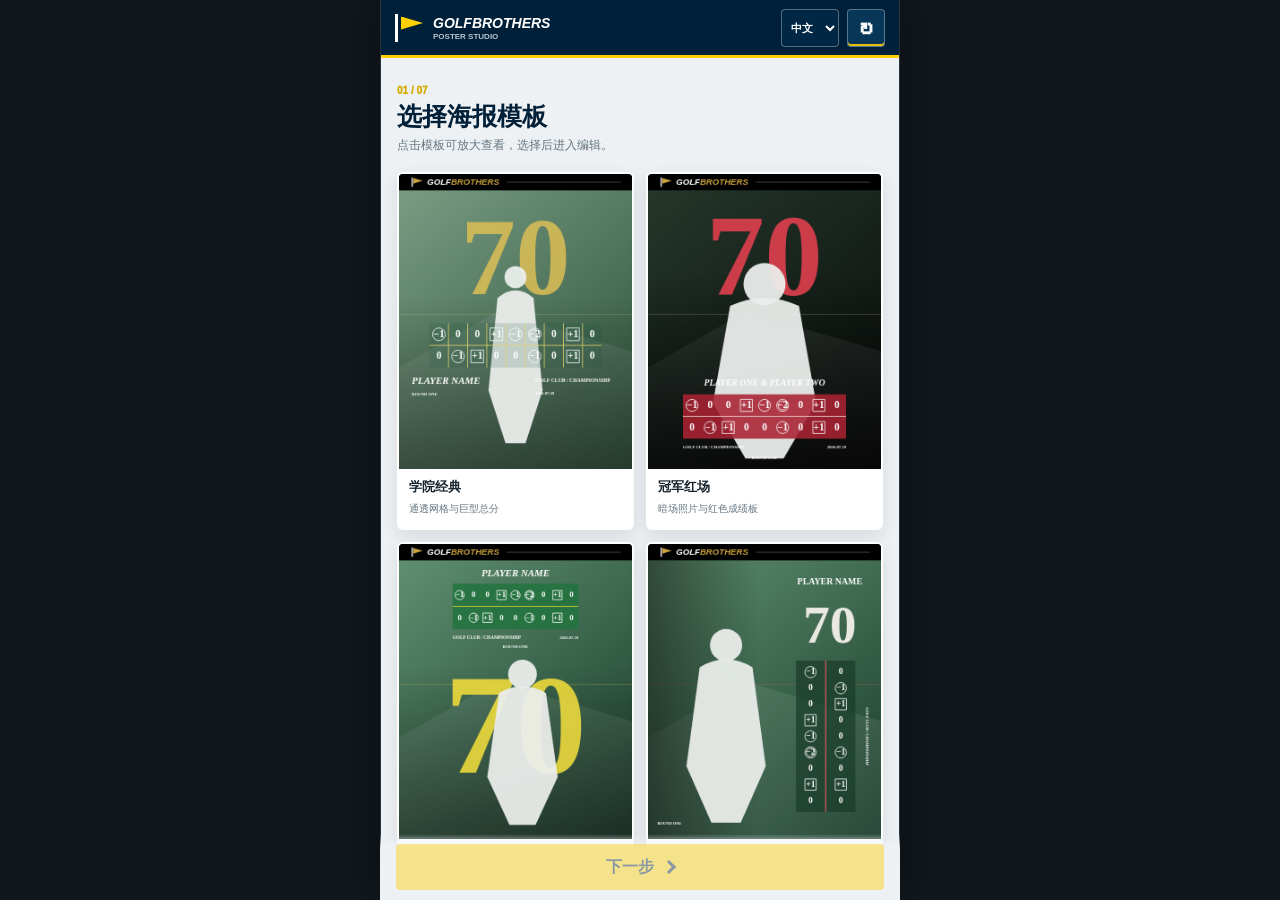
==== commit e1172cdf: "Align scorecards with official tour styles" ====
--- a/fusion/index.html
+++ b/fusion/index.html
@@ -519,6 +519,13 @@
   font-weight: 950;
 }
 
+.control-field > small {
+  color: var(--muted);
+  font-size: 9px;
+  font-weight: 750;
+  line-height: 1.4;
+}
+
 .control-field input:not([type="range"]):not([type="color"]),
 .control-field textarea,
 .control-field select,
@@ -1378,12 +1385,20 @@
                 <div id="scoreTextColorOptions" class="fixed-color-options"></div>
               </div>
               <div class="color-choice-field">
-                <span data-i18n="underMarkerColor">鸟 / 鹰</span>
+                <span data-i18n="underMarkerColor">小鸟</span>
                 <div id="underMarkerColorOptions" class="fixed-color-options"></div>
               </div>
               <div class="color-choice-field">
-                <span data-i18n="overMarkerColor">+1 / +2</span>
+                <span data-i18n="eagleMarkerColor">老鹰及更好</span>
+                <div id="eagleMarkerColorOptions" class="fixed-color-options"></div>
+              </div>
+              <div class="color-choice-field">
+                <span data-i18n="overMarkerColor">柏忌</span>
                 <div id="overMarkerColorOptions" class="fixed-color-options"></div>
+              </div>
+              <div class="color-choice-field">
+                <span data-i18n="doubleBogeyMarkerColor">双柏忌及更差</span>
+                <div id="doubleBogeyMarkerColorOptions" class="fixed-color-options"></div>
               </div>
             </div>
 
@@ -1407,7 +1422,7 @@
 
             <div class="total-input-block">
               <div class="field-heading">
-                <label for="totalScore" data-i18n="totalScore">总成绩</label>
+                <label for="totalScore" data-i18n="totalScore">总杆</label>
                 <label class="switch-control">
                   <span data-i18n="autoTotal">自动统计</span>
                   <input id="autoTotal" type="checkbox" checked>
@@ -1415,8 +1430,14 @@
                 </label>
               </div>
               <input id="totalScore" type="text" maxlength="4" inputmode="numeric" readonly>
-              <small id="totalHint" data-i18n="totalHintEmptyRelative">录入杆差后自动合计</small>
+              <small id="totalHint" data-i18n="totalHintEmptyRelative">录入杆差并设置标准杆合计后换算总杆</small>
             </div>
+
+            <label id="roundParControl" class="control-field">
+              <span data-i18n="roundParTotal">本轮 / 已完成球洞标准杆合计</span>
+              <input id="roundParInput" type="number" min="1" max="180" value="72" inputmode="numeric">
+              <small data-i18n="roundParHint">18洞通常为72，9洞通常为36；用于把杆差换算成总杆。</small>
+            </label>
 
             <label class="control-field">
               <span data-i18n="numberFont">数字字体</span>
@@ -1703,10 +1724,10 @@
   { value: "#101820", zh: "墨黑", en: "Black" },
   { value: "#dc3f4d", zh: "巡回红", en: "Tour Red" },
   { value: "#f28aa5", zh: "玫瑰粉", en: "Rose" },
-  { value: "#d8bd55", zh: "冠军金", en: "Gold" },
+  { value: "#f2b321", zh: "老鹰金", en: "Eagle Gold" },
   { value: "#f4df3b", zh: "大师黄", en: "Yellow" },
   { value: "#15533a", zh: "松柏绿", en: "Green" },
-  { value: "#1c5fa8", zh: "宝石蓝", en: "Blue" }
+  { value: "#1c75bc", zh: "巡回蓝", en: "Tour Blue" }
 ];
 
 const sharedBrand = { x: 0, y: 0, w: 1000, h: 70 };
@@ -1901,7 +1922,7 @@
     scorecardStepHint: "当前画布手势仅调整成绩卡。",
     palette: "模板配色",
     scoreMode: "成绩类型",
-    strokesMode: "普通成绩",
+    strokesMode: "逐洞总杆",
     relativeMode: "杆差成绩",
     scoringStyle: "记分方式",
     scoresStrokes: "逐洞成绩",
@@ -1912,17 +1933,22 @@
     cardColor: "底板",
     lineColor: "分隔线",
     scoreTextColor: "数字",
-    underMarkerColor: "鸟 / 鹰标记",
-    overMarkerColor: "+1 / +2标记",
+    underMarkerColor: "小鸟标记",
+    eagleMarkerColor: "老鹰及更好",
+    overMarkerColor: "柏忌标记",
+    doubleBogeyMarkerColor: "双柏忌及更差",
     scorecardScale: "成绩卡大小",
     totalStep: "总成绩",
     totalStepHint: "当前画布手势仅调整总成绩。",
-    totalScore: "总成绩",
+    totalScore: "总杆",
     autoTotal: "自动统计",
     totalHintEmptyStrokes: "录入逐洞成绩后自动合计",
-    totalHintEmptyRelative: "录入杆差后自动合计",
+    totalHintEmptyRelative: "录入杆差并设置标准杆合计后换算总杆",
     totalHintManual: "自动统计已关闭，可手动输入",
-    totalHintCount: "已统计 {count} 洞",
+    totalHintCount: "已统计 {count} 洞 · 总杆 {total}",
+    totalHintRelativeCount: "标准杆 {par}，杆差 {difference}，总杆 {total}",
+    roundParTotal: "本轮 / 已完成球洞标准杆合计",
+    roundParHint: "18洞通常为72，9洞通常为36；用于把杆差换算成总杆。",
     numberFont: "数字字体",
     totalColor: "总成绩颜色",
     totalOpacity: "透明度",
@@ -1993,7 +2019,7 @@
     scorecardStepHint: "Canvas gestures adjust only the scorecard.",
     palette: "Template palette",
     scoreMode: "Score input",
-    strokesMode: "Hole scores",
+    strokesMode: "Strokes",
     relativeMode: "To par",
     scoringStyle: "Scoring style",
     scoresStrokes: "Hole scores",
@@ -2004,17 +2030,22 @@
     cardColor: "Board",
     lineColor: "Rules",
     scoreTextColor: "Numbers",
-    underMarkerColor: "Birdie / eagle",
-    overMarkerColor: "+1 / +2",
+    underMarkerColor: "Birdie",
+    eagleMarkerColor: "Eagle or better",
+    overMarkerColor: "Bogey",
+    doubleBogeyMarkerColor: "Double bogey +",
     scorecardScale: "Scorecard size",
     totalStep: "Total",
     totalStepHint: "Canvas gestures adjust only the total.",
-    totalScore: "Total score",
+    totalScore: "Total strokes",
     autoTotal: "Auto total",
     totalHintEmptyStrokes: "Hole scores will be totaled automatically",
-    totalHintEmptyRelative: "Scores to par will be totaled automatically",
+    totalHintEmptyRelative: "Enter scores to par and a par total to calculate strokes",
     totalHintManual: "Auto total is off; enter a value",
-    totalHintCount: "{count} holes counted",
+    totalHintCount: "{count} holes counted · {total} strokes",
+    totalHintRelativeCount: "Par {par}, {difference} to par, {total} strokes",
+    roundParTotal: "Round / completed-hole par total",
+    roundParHint: "Usually 72 for 18 holes or 36 for 9; converts scores to par into strokes.",
     numberFont: "Number font",
     totalColor: "Total color",
     totalOpacity: "Opacity",
@@ -2087,9 +2118,11 @@
     "recognitionDetail", "retrySegmentation", "paletteList", "scoreStyleControl",
     "scoreInputLabel", "scoreInput", "highlightControl", "highlightInput",
     "badgeText", "scoreFont", "cardColorOptions", "lineColorOptions",
-    "scoreTextColorOptions", "underMarkerColorOptions", "overMarkerColorOptions",
+    "scoreTextColorOptions", "underMarkerColorOptions", "eagleMarkerColorOptions",
+    "overMarkerColorOptions", "doubleBogeyMarkerColorOptions",
     "scorecardScale", "scorecardScaleValue", "totalScore",
-    "autoTotal", "totalHint", "numberFont", "totalColorOptions", "totalOpacity",
+    "autoTotal", "totalHint", "roundParControl", "roundParInput",
+    "numberFont", "totalColorOptions", "totalOpacity",
     "totalOpacityValue", "totalSize", "totalSizeValue", "totalAboveSubject",
     "nickname", "course", "dateInput", "extraInfo", "textFont", "textColor",
     "identitySize", "identitySizeValue", "brandText", "stickerUploadButton",
@@ -2191,8 +2224,9 @@
     highlights: sample ? new Set([3, 6, 14]) : new Set(),
     badge: "",
     autoTotal: true,
+    roundPar: 72,
     total: {
-      value: sample ? "−3" : "",
+      value: sample ? "70" : "",
       x: total.x,
       y: total.y,
       size: template.defaults.totalSize,
@@ -2243,7 +2277,9 @@
       scoreText: palette.scoreText,
       text: palette.text,
       underMarker: "#dc3f4d",
-      overMarker: "#1c5fa8"
+      eagleMarker: "#f2b321",
+      overMarker: "#101820",
+      doubleBogeyMarker: "#1c75bc"
     },
     fonts: {
       score: templateId === "client1" ? "arialBlack" : "georgia",
@@ -2271,6 +2307,7 @@
   next.highlights = new Set(previous.highlights);
   next.badge = previous.badge;
   next.autoTotal = previous.autoTotal;
+  next.roundPar = previous.roundPar;
   next.total.value = previous.total.value;
   next.total.aboveSubject = previous.total.aboveSubject;
   next.identity.nickname.value = previous.identity.nickname.value;
@@ -2306,7 +2343,9 @@
     scoreText: palette.scoreText,
     text: palette.text,
     underMarker: "#dc3f4d",
-    overMarker: "#1c5fa8"
+    eagleMarker: "#f2b321",
+    overMarker: "#101820",
+    doubleBogeyMarker: "#1c75bc"
   };
   ["nickname", "course", "date", "extra"].forEach((key) => {
     state.identity[key].color = palette.text;
@@ -2453,7 +2492,9 @@
     [elements.lineColorOptions, "line"],
     [elements.scoreTextColorOptions, "scoreText"],
     [elements.underMarkerColorOptions, "underMarker"],
+    [elements.eagleMarkerColorOptions, "eagleMarker"],
     [elements.overMarkerColorOptions, "overMarker"],
+    [elements.doubleBogeyMarkerColorOptions, "doubleBogeyMarker"],
     [elements.totalColorOptions, "total"]
   ].forEach(([container, styleKey]) => renderFixedColorOptions(container, styleKey));
 }
@@ -2520,6 +2561,7 @@
   elements.totalScore.readOnly = state.autoTotal;
   elements.totalScore.classList.toggle("is-auto", state.autoTotal);
   elements.autoTotal.checked = state.autoTotal;
+  elements.roundParInput.value = Number.isFinite(state.roundPar) ? String(state.roundPar) : "";
   elements.totalOpacity.value = String(state.total.opacity);
   elements.totalOpacityValue.textContent = `${Math.round(state.total.opacity)}%`;
   elements.totalSize.value = String(Math.round(state.total.size));
@@ -2546,6 +2588,7 @@
       ? "例如：-1 0 +1，用空格或逗号分隔"
       : "例如：4 5 3，用空格或逗号分隔";
   elements.scoreStyleControl.hidden = !relative;
+  elements.roundParControl.hidden = !relative;
   elements.highlightControl.hidden = relative;
   elements.highlightInput.value = [...state.highlights].join(",");
   document.querySelectorAll(".score-mode-target").forEach((button) => {
@@ -2617,6 +2660,45 @@
   return value > 0 ? `+${value}` : String(value).replace("-", "−");
 }
 
+function rgbFromHex(value) {
+  const normalized = String(value || "").trim().replace("#", "");
+  const hex = normalized.length === 3
+    ? normalized.split("").map((character) => character + character).join("")
+    : normalized;
+  if (!/^[0-9a-f]{6}$/i.test(hex)) return null;
+  return {
+    r: Number.parseInt(hex.slice(0, 2), 16),
+    g: Number.parseInt(hex.slice(2, 4), 16),
+    b: Number.parseInt(hex.slice(4, 6), 16)
+  };
+}
+
+function colorLuminance(value) {
+  const rgb = rgbFromHex(value);
+  if (!rgb) return 0;
+  const channels = [rgb.r, rgb.g, rgb.b].map((channel) => {
+    const normalized = channel / 255;
+    return normalized <= 0.04045
+      ? normalized / 12.92
+      : ((normalized + 0.055) / 1.055) ** 2.4;
+  });
+  return channels[0] * 0.2126 + channels[1] * 0.7152 + channels[2] * 0.0722;
+}
+
+function colorContrast(first, second) {
+  const light = Math.max(colorLuminance(first), colorLuminance(second));
+  const dark = Math.min(colorLuminance(first), colorLuminance(second));
+  return (light + 0.05) / (dark + 0.05);
+}
+
+function readableScoreColor(background, preferred) {
+  if (colorLuminance(background) < 0.28) return "#ffffff";
+  if (colorContrast(background, preferred) >= 3) return preferred;
+  return colorContrast(background, "#ffffff") >= colorContrast(background, "#101820")
+    ? "#ffffff"
+    : "#101820";
+}
+
 function parseHighlights(value) {
   return new Set(
     value
@@ -2632,11 +2714,15 @@
     const numeric = activeScores()
       .map(relative ? scoreDifference : strokeScore)
       .filter((score) => score !== null);
-    state.total.value = numeric.length
-      ? relative
-        ? formatRelativeScore(numeric.reduce((sum, score) => sum + score, 0))
-        : String(numeric.reduce((sum, score) => sum + score, 0))
-      : "";
+    if (!numeric.length) {
+      state.total.value = "";
+    } else if (relative) {
+      state.total.value = Number.isFinite(state.roundPar)
+        ? String(state.roundPar + numeric.reduce((sum, score) => sum + score, 0))
+        : "";
+    } else {
+      state.total.value = String(numeric.reduce((sum, score) => sum + score, 0));
+    }
   }
   syncTotalControls();
   renderMain();
@@ -2644,13 +2730,30 @@
 
 function updateTotalHint() {
   const relative = state.scoreMode === "relative";
-  const count = activeScores().filter(
-    (score) => (relative ? scoreDifference(score) : strokeScore(score)) !== null
-  ).length;
+  const numeric = activeScores()
+    .map(relative ? scoreDifference : strokeScore)
+    .filter((score) => score !== null);
+  const count = numeric.length;
   if (!state.autoTotal) {
     elements.totalHint.textContent = translate("totalHintManual");
   } else if (count) {
-    elements.totalHint.textContent = translate("totalHintCount", { count });
+    if (relative) {
+      if (Number.isFinite(state.roundPar)) {
+        const difference = numeric.reduce((sum, score) => sum + score, 0);
+        elements.totalHint.textContent = translate("totalHintRelativeCount", {
+          par: state.roundPar,
+          difference: formatRelativeScore(difference),
+          total: state.total.value
+        });
+      } else {
+        elements.totalHint.textContent = translate("totalHintEmptyRelative");
+      }
+    } else {
+      elements.totalHint.textContent = translate("totalHintCount", {
+        count,
+        total: state.total.value
+      });
+    }
   } else {
     elements.totalHint.textContent = translate(
       relative ? "totalHintEmptyRelative" : "totalHintEmptyStrokes"
@@ -2882,30 +2985,38 @@
 }
 
 function drawScoreMarker(context, x, y, radius, difference, scoringStyle, modelStyle, scale) {
-  if (difference === 0) return modelStyle.scoreText;
-  const markerColor = difference < 0
-    ? modelStyle.underMarker
-    : modelStyle.overMarker;
+  const regularScoreColor = readableScoreColor(modelStyle.card, modelStyle.scoreText);
+  if (difference === 0) return regularScoreColor;
   const markerCount = Math.min(2, Math.abs(difference));
   context.save();
-  context.strokeStyle = markerColor;
-  context.fillStyle = markerColor;
-  context.lineWidth = Math.max(2, 3 * scale);
 
   if (scoringStyle === "dp") {
-    const filled = markerCount === 2;
+    const markerColor = difference < -1
+      ? modelStyle.eagleMarker
+      : difference < 0
+        ? modelStyle.underMarker
+        : difference > 1
+          ? modelStyle.doubleBogeyMarker
+          : modelStyle.overMarker;
+    context.fillStyle = markerColor;
     context.beginPath();
     if (difference < 0) {
       context.arc(x, y, radius, 0, Math.PI * 2);
     } else {
       context.rect(x - radius, y - radius, radius * 2, radius * 2);
     }
-    if (filled) context.fill();
-    else context.stroke();
+    context.fill();
+    if (colorContrast(markerColor, modelStyle.card) < 1.7) {
+      context.strokeStyle = readableScoreColor(modelStyle.card, "#ffffff");
+      context.lineWidth = Math.max(2, 2.5 * scale);
+      context.stroke();
+    }
     context.restore();
-    return filled ? "#ffffff" : markerColor;
-  }
-
+    return readableScoreColor(markerColor, "#ffffff");
+  }
+
+  context.strokeStyle = regularScoreColor;
+  context.lineWidth = Math.max(2, 3 * scale);
   for (let ring = 0; ring < markerCount; ring += 1) {
     const inset = ring * radius * 0.26;
     const size = Math.max(radius * 0.58, radius - inset);
@@ -2915,7 +3026,7 @@
     context.stroke();
   }
   context.restore();
-  return modelStyle.scoreText;
+  return regularScoreColor;
 }
 
 function drawScorecard(context, template, model, bounds) {
@@ -2990,7 +3101,7 @@
     const hole = index + 1;
     const radius = Math.min(28 * scale, cellWidth * 0.33, cellHeight * 0.35);
     let label;
-    let scoreColor = model.style.scoreText;
+    let scoreColor = readableScoreColor(model.style.card, model.style.scoreText);
     if (model.scoreMode === "relative") {
       const difference = scoreDifference(score);
       if (difference === null) return;
@@ -3011,7 +3122,7 @@
       const strokes = strokeScore(score);
       if (strokes === null) return;
       label = hole === 1 && model.badge ? model.badge : String(strokes);
-      context.strokeStyle = model.style.underMarker;
+      context.strokeStyle = scoreColor;
       context.lineWidth = Math.max(2, 3 * scale);
       if (hole === 1 && model.badge) {
         context.beginPath();
@@ -4587,6 +4698,11 @@
     state.autoTotal = elements.autoTotal.checked;
     updateAutoTotal();
   });
+  elements.roundParInput.addEventListener("input", () => {
+    const value = Number.parseInt(elements.roundParInput.value, 10);
+    state.roundPar = Number.isFinite(value) ? clamp(value, 1, 180) : null;
+    updateAutoTotal();
+  });
   elements.totalScore.addEventListener("input", () => {
     if (!state.autoTotal) {
       state.total.value = elements.totalScore.value;
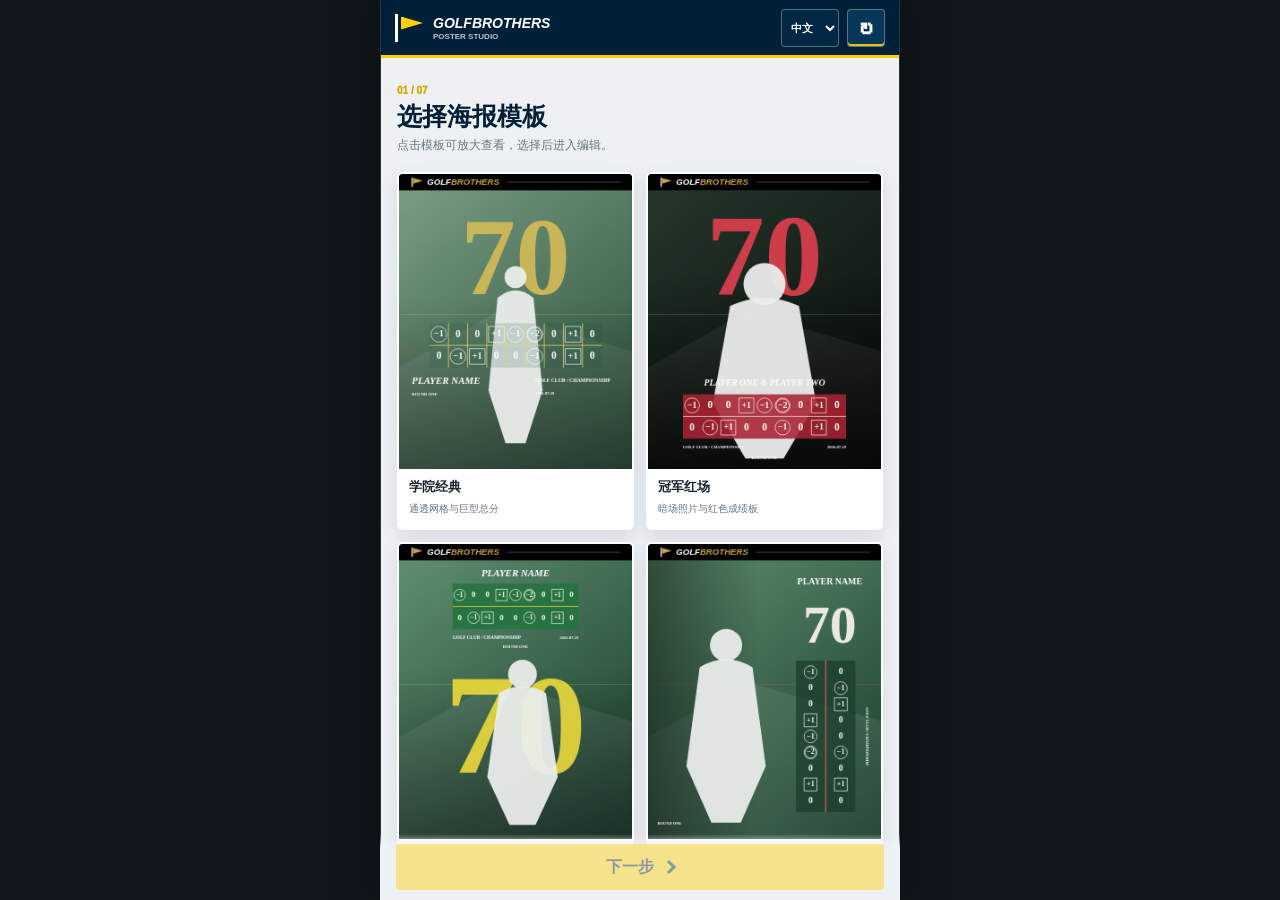
==== commit e0efb918: "Improve score marker spacing and board contrast" ====
--- a/fusion/index.html
+++ b/fusion/index.html
@@ -2487,6 +2487,13 @@
 }
 
 function renderFixedColorControls() {
+  const markerStyleKeys = new Set([
+    "underMarker",
+    "eagleMarker",
+    "overMarker",
+    "doubleBogeyMarker"
+  ]);
+  const showTourMarkerColors = isLightNeutralBoard(state.style.card);
   [
     [elements.cardColorOptions, "card"],
     [elements.lineColorOptions, "line"],
@@ -2496,7 +2503,13 @@
     [elements.overMarkerColorOptions, "overMarker"],
     [elements.doubleBogeyMarkerColorOptions, "doubleBogeyMarker"],
     [elements.totalColorOptions, "total"]
-  ].forEach(([container, styleKey]) => renderFixedColorOptions(container, styleKey));
+  ].forEach(([container, styleKey]) => {
+    const field = container.closest(".color-choice-field");
+    if (field && markerStyleKeys.has(styleKey)) {
+      field.hidden = !showTourMarkerColors;
+    }
+    renderFixedColorOptions(container, styleKey);
+  });
 }
 
 function syncColorControls() {
@@ -2697,6 +2710,19 @@
   return colorContrast(background, "#ffffff") >= colorContrast(background, "#101820")
     ? "#ffffff"
     : "#101820";
+}
+
+function isLightNeutralBoard(value) {
+  const rgb = rgbFromHex(value);
+  if (!rgb) return false;
+  const channels = [rgb.r, rgb.g, rgb.b];
+  const channelSpread = Math.max(...channels) - Math.min(...channels);
+  return colorLuminance(value) >= 0.68 && channelSpread <= 32;
+}
+
+function scorecardTextColor(modelStyle) {
+  if (!isLightNeutralBoard(modelStyle.card)) return "#ffffff";
+  return readableScoreColor(modelStyle.card, modelStyle.scoreText);
 }
 
 function parseHighlights(value) {
@@ -2985,12 +3011,12 @@
 }
 
 function drawScoreMarker(context, x, y, radius, difference, scoringStyle, modelStyle, scale) {
-  const regularScoreColor = readableScoreColor(modelStyle.card, modelStyle.scoreText);
+  const regularScoreColor = scorecardTextColor(modelStyle);
   if (difference === 0) return regularScoreColor;
   const markerCount = Math.min(2, Math.abs(difference));
   context.save();
 
-  if (scoringStyle === "dp") {
+  if (scoringStyle === "dp" && isLightNeutralBoard(modelStyle.card)) {
     const markerColor = difference < -1
       ? modelStyle.eagleMarker
       : difference < 0
@@ -3016,10 +3042,10 @@
   }
 
   context.strokeStyle = regularScoreColor;
-  context.lineWidth = Math.max(2, 3 * scale);
+  context.lineWidth = Math.max(2, 2.5 * scale);
+  const ringGap = Math.max(3, 4 * scale);
   for (let ring = 0; ring < markerCount; ring += 1) {
-    const inset = ring * radius * 0.26;
-    const size = Math.max(radius * 0.58, radius - inset);
+    const size = Math.max(radius * 0.72, radius - ring * ringGap);
     context.beginPath();
     if (difference < 0) context.arc(x, y, size, 0, Math.PI * 2);
     else context.rect(x - size, y - size, size * 2, size * 2);
@@ -3099,12 +3125,14 @@
       y = board.y + board.h / 2 * (firstHalf ? 0 : 1) + board.h / 4;
     }
     const hole = index + 1;
-    const radius = Math.min(28 * scale, cellWidth * 0.33, cellHeight * 0.35);
+    const radius = Math.min(34 * scale, cellWidth * 0.41, cellHeight * 0.4);
     let label;
-    let scoreColor = readableScoreColor(model.style.card, model.style.scoreText);
+    let markerDifference = null;
+    let scoreColor = scorecardTextColor(model.style);
     if (model.scoreMode === "relative") {
       const difference = scoreDifference(score);
       if (difference === null) return;
+      markerDifference = difference;
       scoreColor = drawScoreMarker(
         context,
         x,
@@ -3142,7 +3170,18 @@
       }
     }
     const adjustedFontSize = label.length >= 3 ? fontSize * 0.72 : fontSize;
-    context.font = `900 ${Math.floor(adjustedFontSize)}px ${fontStack(model.fonts.score)}`;
+    const markerTextWidth = markerDifference !== null && markerDifference !== 0
+      ? Math.max(20, (radius - Math.max(4, 5 * scale)) * 1.55)
+      : cellWidth * 0.78;
+    fitFont(
+      context,
+      label,
+      markerTextWidth,
+      Math.floor(adjustedFontSize),
+      Math.max(14, Math.floor(fontSize * 0.5)),
+      model.fonts.score,
+      900
+    );
     context.fillStyle = scoreColor;
     context.fillText(label, x, y);
   });
